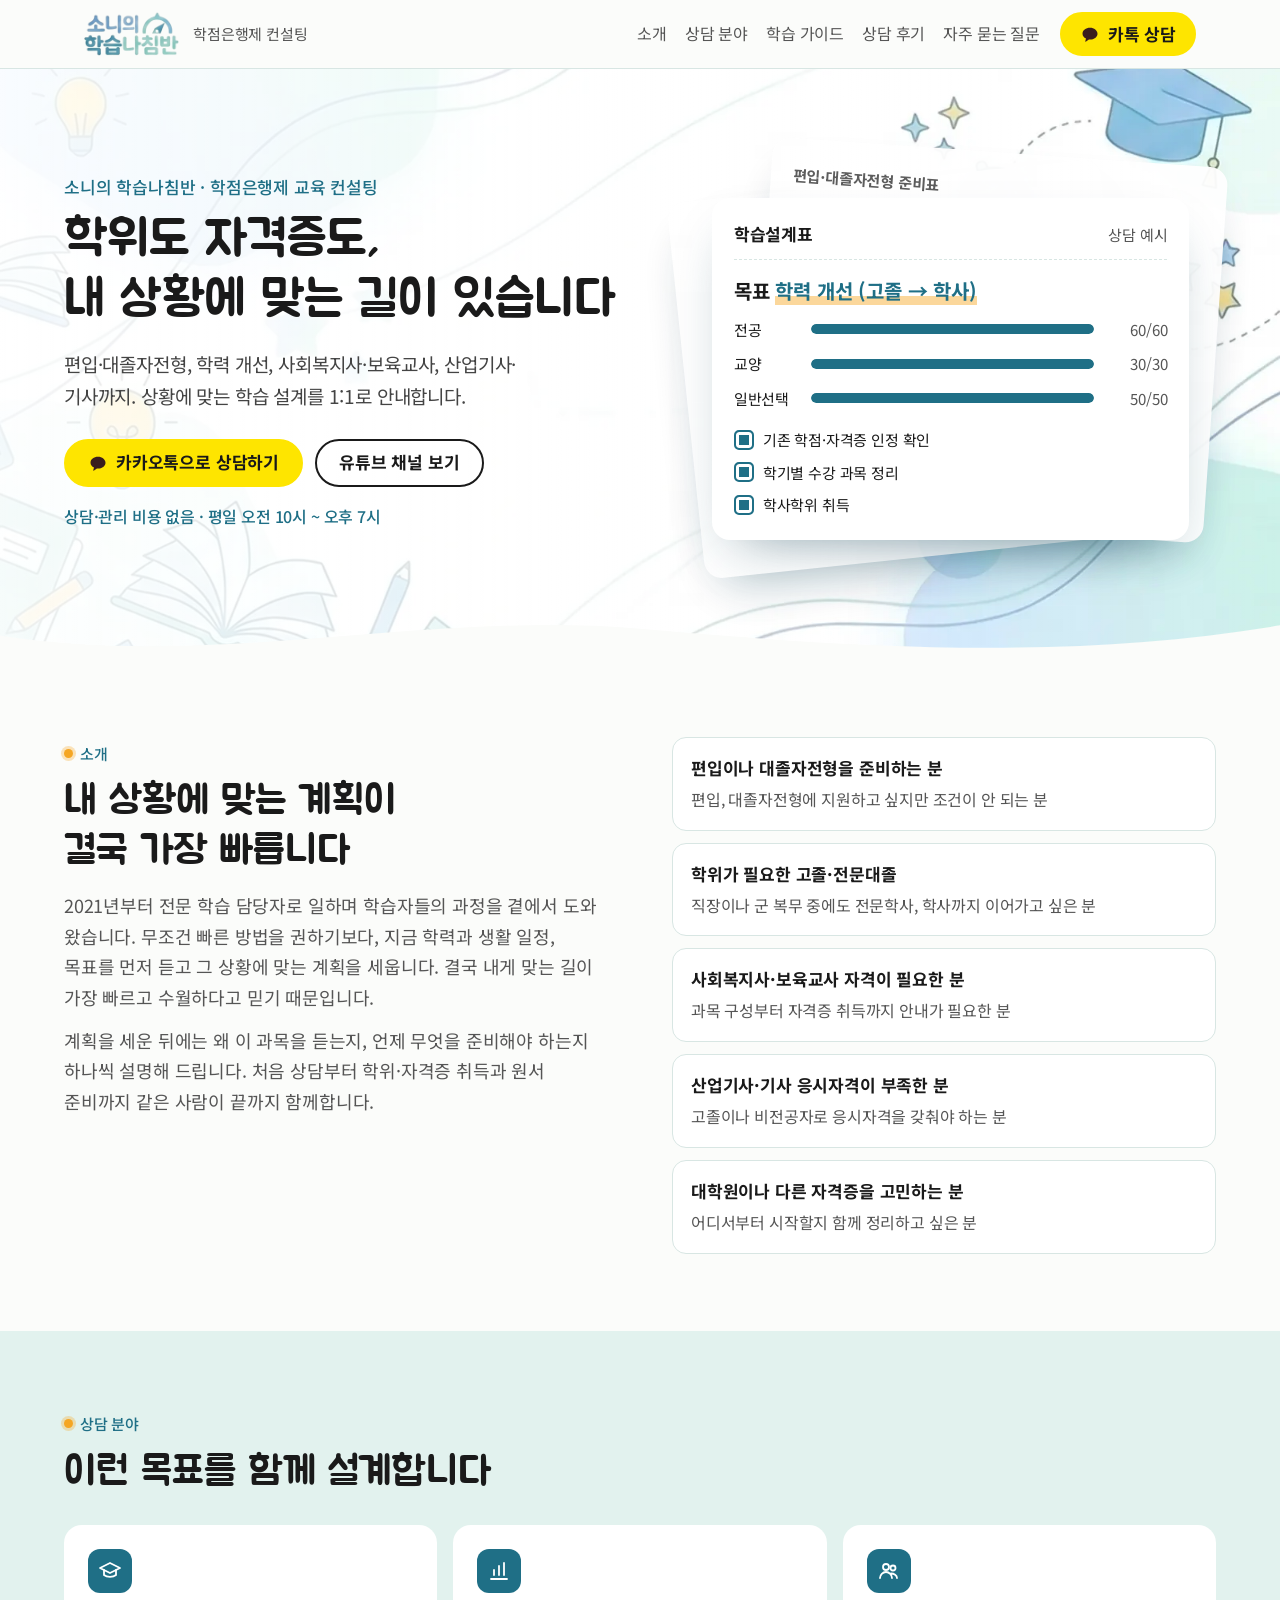
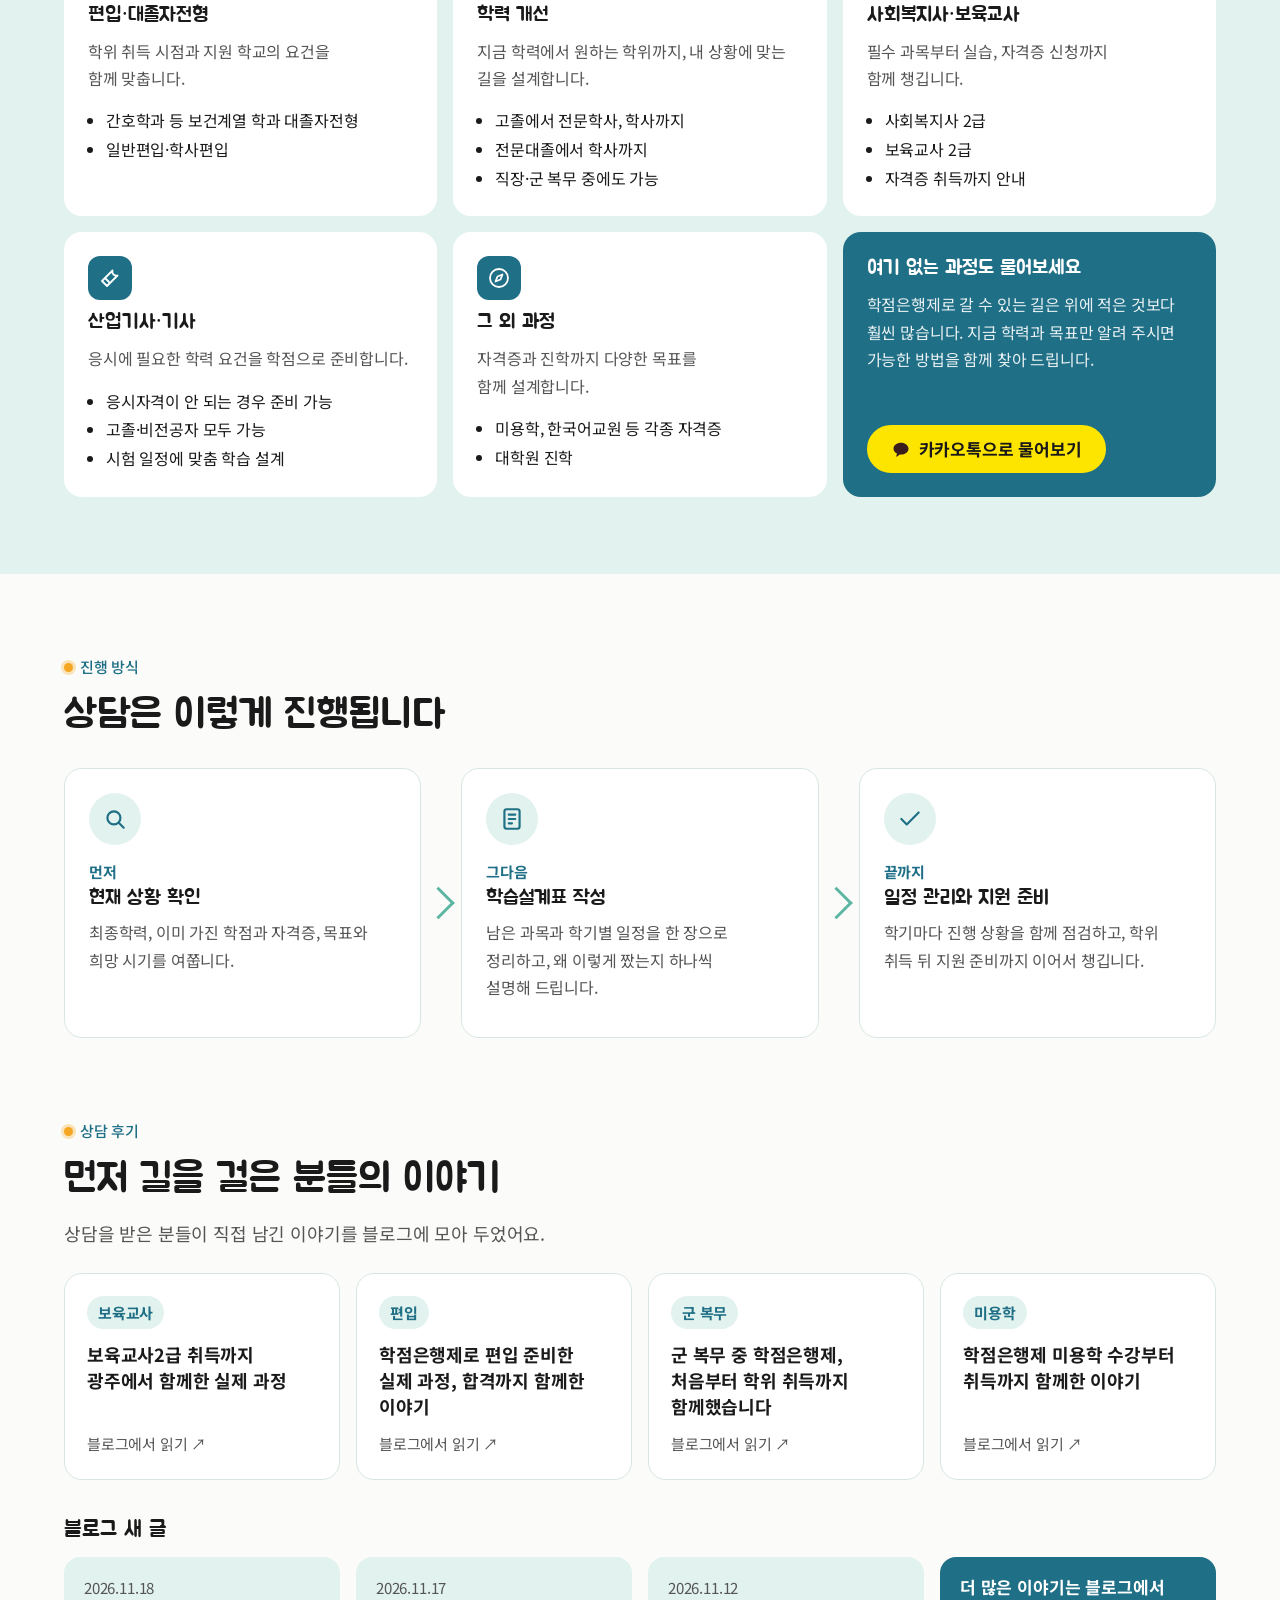
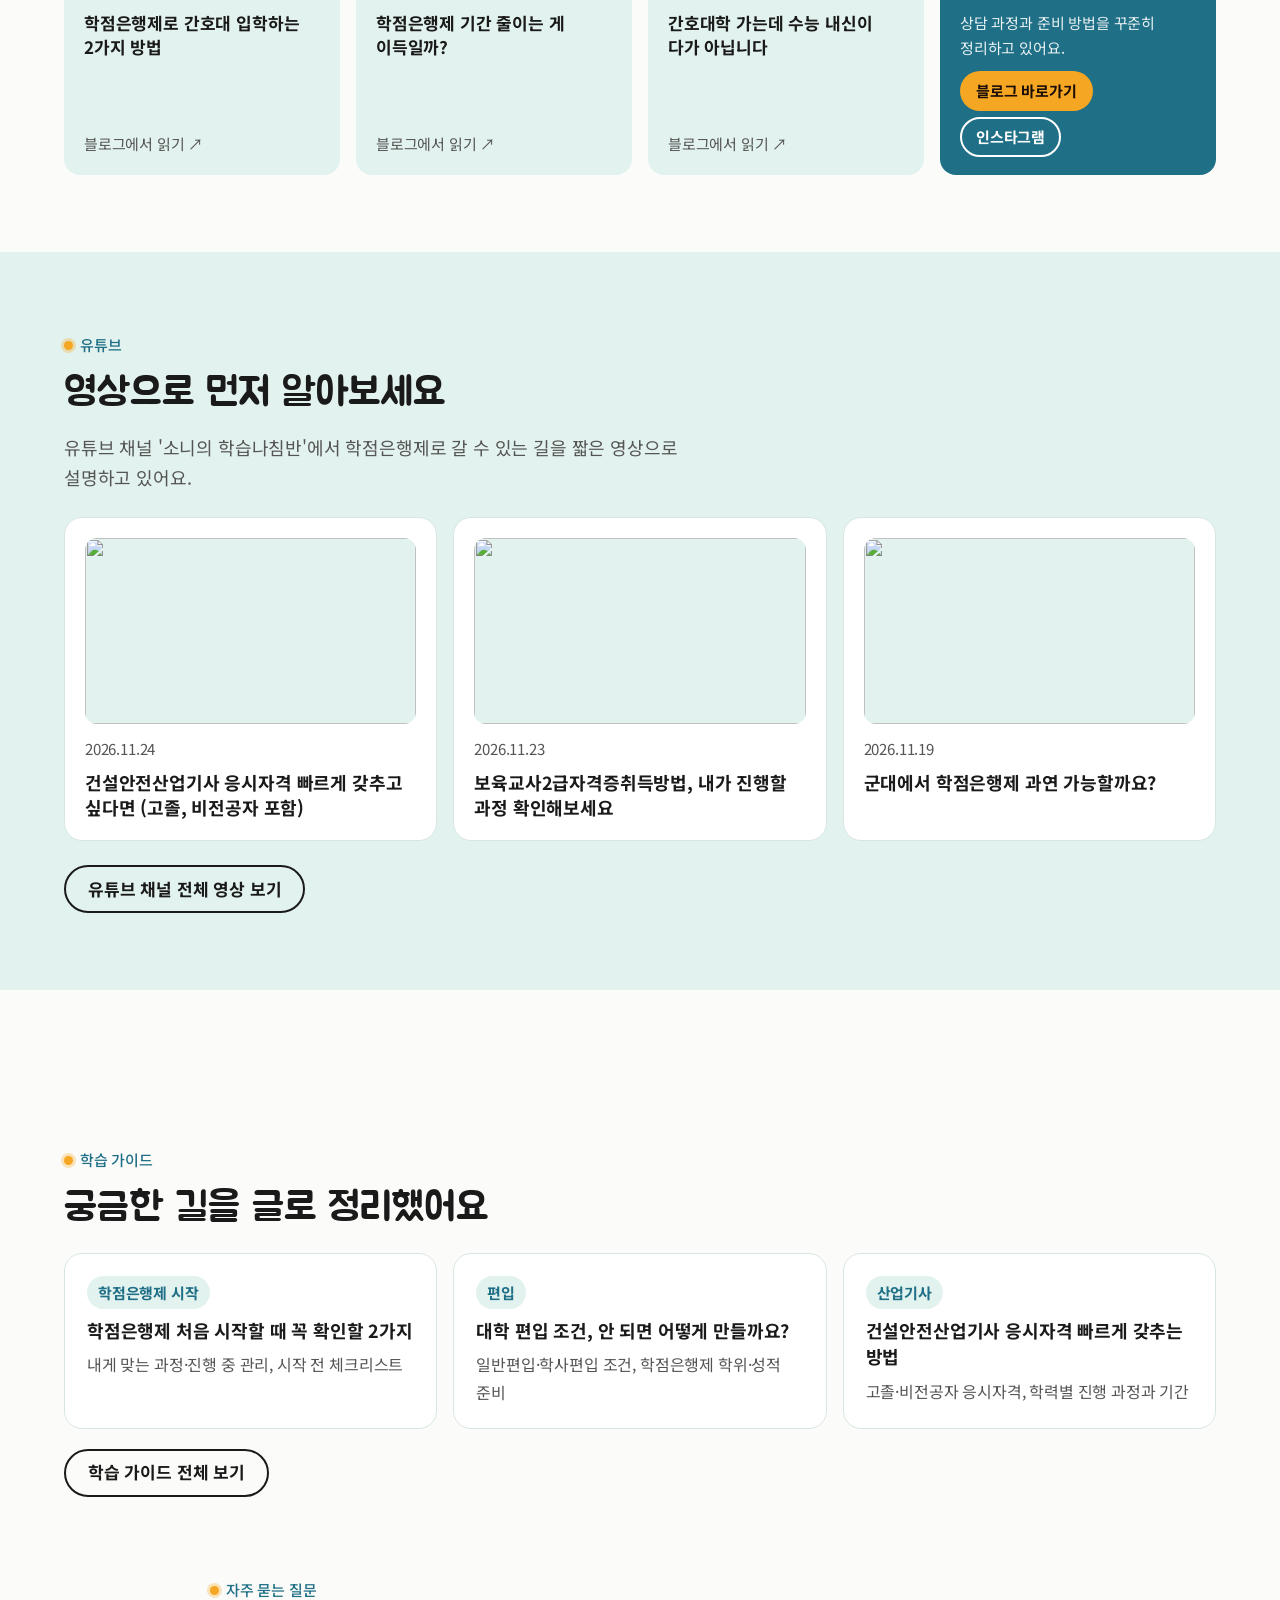
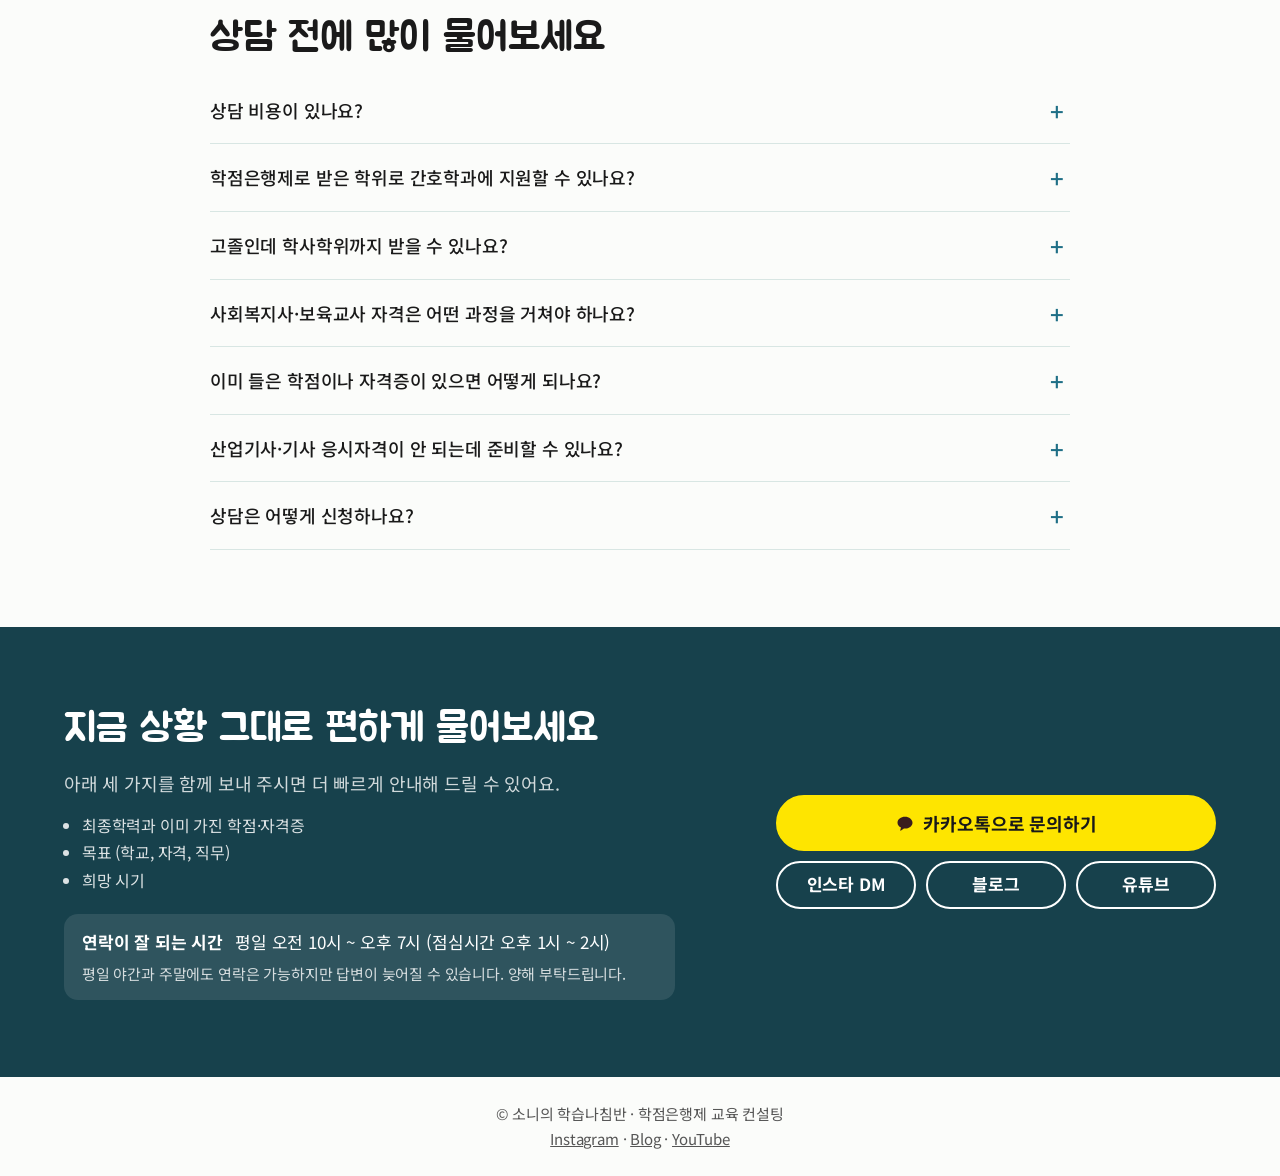
==== index.html @ 91926aa0 "첫 화면 이미지 파일 분리로 로딩 개선, 검색용 기관 정보 추가 Co-Authored-By: Claude Opus 5.5 <noreply@anthropic.com> Claude-S" ====
<!DOCTYPE html>
<html lang="ko">
<head>
<meta charset="utf-8">
<meta name="viewport" content="width=device-width, initial-scale=1">
<meta name="naver-site-verification" content="7e271319c1a94a2bced032d0840b9ed478a5395d" />
<title>소니의 학습나침반 | 학점은행제 컨설팅</title>
<meta name="description" content="학점은행제 교육 컨설팅 소니의 학습나침반. 편입·대졸자전형, 학력 개선, 사회복지사·보육교사, 산업기사·기사 응시자격까지 학습자 상황에 맞춘 학습 설계를 1:1로 안내합니다.">
<meta property="og:title" content="소니의 학습나침반 | 학점은행제 교육 컨설팅">
<meta property="og:description" content="내 상황에 맞는 계획이 결국 가장 빠릅니다. 편입·대졸자전형, 학력 개선, 사회복지사·보육교사, 산업기사·기사 1:1 학습 설계.">
<meta property="og:type" content="website">
<meta property="og:url" content="https://sonkr0403.kr/">
<meta property="og:image" content="https://sonkr0403.kr/assets/og.png">
<meta property="og:image:width" content="1200">
<meta property="og:image:height" content="630">
<link rel="canonical" href="https://sonkr0403.kr/">
<link rel="apple-touch-icon" href="/assets/logo.png">
<link rel="icon" href="data:image/svg+xml,%3Csvg xmlns='http://www.w3.org/2000/svg' viewBox='0 0 32 32'%3E%3Ccircle cx='16' cy='16' r='13' fill='%23fff' stroke='%231f6f86' stroke-width='3'/%3E%3Cpath d='M21 11l-3 7-7 3 3-7z' fill='%23f5a623'/%3E%3C/svg%3E">
<script type="application/ld+json">
{
  "@context": "https://schema.org",
  "@type": "EducationalOrganization",
  "name": "소니의 학습나침반",
  "alternateName": "소니의 학습나침반 학점은행제 컨설팅",
  "url": "https://sonkr0403.kr/",
  "logo": "https://sonkr0403.kr/assets/logo.png",
  "image": "https://sonkr0403.kr/assets/og.png",
  "description": "학점은행제 교육 컨설팅. 편입·대졸자전형, 학력 개선, 사회복지사·보육교사, 산업기사·기사 응시자격까지 학습자 상황에 맞춘 학습 설계를 1:1로 안내합니다.",
  "sameAs": [
    "https://blog.naver.com/sonkr0403",
    "https://www.youtube.com/@sonkr0403",
    "https://www.instagram.com/sonkr_0403/"
  ]
}
</script>
<link rel="preconnect" href="https://fonts.googleapis.com">
<link href="https://fonts.googleapis.com/css2?family=Noto+Sans+KR:wght@400;500;700;800&family=Jua&display=swap" rel="stylesheet">
<style>
/* VOICE: 차분하고 믿음직한 1:1 상담가, 과장 없이 구체적으로
   IDEA: 상담 때 함께 펼쳐 보는 '학습설계표' 한 장
   PICTURE: 겹쳐 놓은 설계표 카드 — 목표, 학점 진행 막대, 확인 목록
   COLOUR and TYPE: '소니의 학습나침반' 로고의 청록·민트, 전구의 노랑 포인트 / IBM Plex Sans KR
   LAYOUT: 히어로 위에 이름과 설계표, 분야 카드, 진행 방식, 후기·칼럼, FAQ, 문의 띠 */
:root{color-scheme:light dark;
--bg:light-dark(#fbfcfa,#0c1a1e);--ink:light-dark(#1a1a1a,#f2f2f2);--mute:light-dark(#555555,#bdbdbd);
--blue:light-dark(#1f6f86,#2b8aa3);--sky:light-dark(#e2f2ee,#132b30);--card:light-dark(#ffffff,#12262b);
--line:light-dark(#d8e6e3,#22403f);--coral:#f5a623;--mint:#5bb5a2}
:root[data-theme=light]{color-scheme:light}:root[data-theme=dark]{color-scheme:dark}
*{box-sizing:border-box;min-width:0}
html{scroll-behavior:smooth;scroll-padding-top:72px}
@media(prefers-reduced-motion:reduce){html{scroll-behavior:auto}*{animation:none!important;transition:none!important}}
body{margin:0;background:var(--bg);color:var(--ink);font:17px/1.7 "Noto Sans KR",system-ui,"Apple SD Gothic Neo","Malgun Gothic",sans-serif;overflow-x:clip;word-break:keep-all;letter-spacing:-.01em}
a{color:inherit}
.wrap{max-width:1240px;margin:0 auto}
.band{padding:clamp(40px,6vw,88px) max(5vw,16px)}
h1,h2,h3{margin:0;line-height:1.25;text-wrap:balance;font-family:"Jua","Noto Sans KR",sans-serif;font-weight:400;letter-spacing:0}
h2{font-size:clamp(28px,3.6vw,40px);margin-bottom:14px}
h3{font-size:20px}
p{margin:0 0 12px;text-wrap:pretty}
.lead{color:var(--mute);max-width:62ch;font-size:18px}
.label{display:inline-block;font-size:15px;font-weight:500;color:var(--blue);margin-bottom:10px}
.btn{display:inline-flex;align-items:center;gap:8px;min-height:48px;padding:0 22px;border-radius:999px;font-weight:700;text-decoration:none;font-size:17px;border:2px solid transparent;transition:transform .15s}
.btn:hover{transform:translateY(-2px)}
.btn:focus-visible,a:focus-visible,summary:focus-visible{outline:3px solid var(--coral);outline-offset:3px}
.btn.main{background:var(--coral);color:#1a0d08}
.btn.line{border-color:currentColor}
.btn[aria-disabled=true]{opacity:.55;pointer-events:none}
.btn svg{width:20px;height:20px;flex:none}
/* nav */
header{position:sticky;top:0;z-index:5;background:color-mix(in srgb,var(--bg) 92%,transparent);backdrop-filter:blur(8px);border-bottom:1px solid var(--line)}
nav{display:flex;align-items:center;gap:20px;flex-wrap:wrap;padding:12px max(5vw,16px);max-width:1240px;margin:0 auto}
.brand{font-weight:700;text-decoration:none;font-size:18px;margin-right:auto}
.brand{display:flex;align-items:center;gap:8px}.mark{width:26px;height:26px;fill:none;stroke:var(--blue);stroke-width:2;stroke-linejoin:round}.mark path{fill:var(--coral);stroke:var(--coral)}
.brand small{font-weight:400;color:var(--mute);margin-left:6px;font-size:15px}
.menu{display:flex;gap:18px;flex-wrap:wrap}
.menu a{text-decoration:none;font-size:16px;color:var(--mute);padding:6px 0}
.menu a:hover{color:var(--ink)}
@media(max-width:760px){nav{gap:8px 12px;padding-bottom:6px}.menu{order:3;width:100%;flex-wrap:nowrap;overflow-x:auto;gap:18px;scrollbar-width:none;padding-bottom:4px}.menu::-webkit-scrollbar{display:none}.menu a{white-space:nowrap;padding:4px 0;flex:none}.brand small{display:none}html{scroll-padding-top:120px}}
/* hero */
.hero{color:#1a1a1a;background:linear-gradient(90deg,rgba(255,255,255,.88) 0,rgba(255,255,255,.7) 42%,rgba(255,255,255,.15) 70%,rgba(255,255,255,0)),url("/assets/hero.webp") center/cover no-repeat #f3faf8}
.hero .wrap{display:grid;grid-template-columns:minmax(0,1.05fr) minmax(0,1fr);gap:clamp(28px,5vw,72px);align-items:center}
.hero h1{font-size:clamp(32px,4.4vw,50px);line-height:1.2;margin:8px 0 18px}
.hero .who{font-size:17px;color:#1f6f86;font-weight:500}
.hero p.sub{font-size:19px;line-height:1.65;color:#444444;max-width:42ch;margin-bottom:28px}
.hero .btn.line{color:#1a1a1a;background:rgba(255,255,255,.7)}
.free{margin:16px 0 0;font-size:16px;font-weight:500;color:#1f6f86}
.ctas{display:flex;gap:12px;flex-wrap:wrap}
.stage{position:relative;padding:52px 5% 18px}
.sheet{--card:#fff;--ink:#1a1a1a;--mute:#555555;--sky:#e2f2ee;--blue:#1f6f86;--line:#d8e6e3;color-scheme:light;position:absolute;background:var(--card);color:var(--ink);border-radius:18px;box-shadow:0 24px 50px -20px rgba(20,70,90,.35);padding:22px}
.sheet.back1{inset:34px 18% 0 0;transform:rotate(-6deg);opacity:.9}
.sheet.back2{inset:6px 0 30px 14%;transform:rotate(4deg);opacity:.95}
.sheet.back1 b,.sheet.back2 b{font-size:15px;color:var(--mute)}
.sheet.front{position:relative;inset:auto;animation:rise .8s ease-out both}
@keyframes rise{from{transform:translateY(24px);opacity:0}to{transform:none;opacity:1}}
.sheet .top{display:flex;justify-content:space-between;gap:10px;align-items:baseline;border-bottom:1px dashed var(--line);padding-bottom:10px;margin-bottom:14px}
.sheet .top span{font-size:15px;color:var(--mute)}
.goal{font-size:20px;font-weight:700}
.goal em{font-style:normal;color:var(--blue);box-shadow:inset 0 -.45em 0 color-mix(in srgb,var(--coral) 45%,transparent)}
.row{display:grid;grid-template-columns:4.5em minmax(0,1fr) 4.2em;gap:10px;align-items:center;font-size:15px;margin:9px 0}
.row .bar{height:10px;border-radius:9px;background:var(--sky);overflow:hidden}
.row .bar i{display:block;height:100%;background:var(--blue);border-radius:9px}
.row .n{text-align:right;white-space:nowrap;color:var(--mute)}
.checks{list-style:none;margin:16px 0 0;padding:0;display:grid;gap:7px;font-size:15px}
.checks li{display:flex;gap:9px;align-items:center}
.checks li::before{content:"";flex:none;width:16px;height:16px;border-radius:5px;border:2px solid var(--blue)}
.checks li.ok::before{background:var(--blue);box-shadow:inset 0 0 0 3px var(--card)}
.note{font-size:15px;opacity:.75;margin-top:10px}
@media(max-width:860px){.hero .wrap{grid-template-columns:minmax(0,1fr)}.stage{max-width:480px;width:100%;margin:0 auto}}
@media(max-width:420px){.stage{padding:44px 2% 12px}}
.hero{position:relative;overflow:hidden}.hero .wrap{position:relative;z-index:2}.hero{padding-bottom:clamp(56px,8vw,110px)}
.wave{position:absolute;left:0;right:0;bottom:-1px;width:100%;height:clamp(28px,4vw,56px);fill:var(--bg);z-index:1}
.deco{position:absolute;inset:0;width:100%;height:100%;pointer-events:none}
.fields{position:relative;overflow:hidden}
.label{display:inline-flex;align-items:center;gap:7px}
.label::before{content:"";width:9px;height:9px;border-radius:50%;background:var(--coral);box-shadow:0 0 0 3px color-mix(in srgb,var(--coral) 30%,transparent)}
.field{transition:transform .2s,box-shadow .2s}.field:hover{transform:translateY(-4px);box-shadow:0 18px 30px -20px rgba(10,50,60,.45)}
.people li{border-left:4px solid var(--mint)}
.js [data-r]{opacity:0;transform:translateY(18px);transition:opacity .6s ease,transform .6s ease}
.js [data-r].in{opacity:1;transform:none}
.js .field[data-r].in:hover{transform:translateY(-4px);transition-duration:.2s}
@media(prefers-reduced-motion:reduce){.js [data-r]{opacity:1;transform:none}}
/* about */
.about .wrap{display:grid;grid-template-columns:minmax(0,1fr) minmax(0,1fr);gap:clamp(24px,5vw,64px)}
.people{display:grid;gap:12px;margin:0;padding:0;list-style:none}
.people li{background:var(--card);border:1px solid var(--line);border-radius:14px;padding:16px 18px}
.people b{display:block;margin-bottom:2px}
.people span{color:var(--mute);font-size:16px}
@media(max-width:760px){.about .wrap{grid-template-columns:minmax(0,1fr)}}
/* fields */
.fields{background:var(--sky)}
.grid4{display:grid;grid-template-columns:repeat(3,minmax(0,1fr));gap:16px;margin-top:28px}
.field{background:var(--card);border-radius:18px;padding:24px;display:flex;flex-direction:column;gap:10px}
.field .ic{width:44px;height:44px;border-radius:12px;background:var(--blue);display:grid;place-items:center}
.field .ic svg{width:24px;height:24px;stroke:#fff;fill:none;stroke-width:1.8;stroke-linecap:round;stroke-linejoin:round}
.field p{color:var(--mute);font-size:16px;margin:0}
.field ul{margin:4px 0 0;padding-left:18px;line-height:1.8;font-size:16px}
.field.more{background:var(--blue);color:#fff}.field.more p{color:#fff;opacity:.9}
@media(max-width:960px){.grid4{grid-template-columns:repeat(2,minmax(0,1fr))}}
@media(max-width:600px){.grid4{grid-template-columns:minmax(0,1fr)}}
/* steps */
.steps{display:grid;grid-template-columns:repeat(auto-fit,minmax(min(100%,240px),1fr));gap:16px;margin-top:28px;counter-reset:s}
.step{position:relative;background:var(--card);border:1px solid var(--line);border-radius:18px;padding:24px}
.sic{width:52px;height:52px;border-radius:50%;background:var(--sky);display:grid;place-items:center;margin-bottom:14px}.sic svg{width:26px;height:26px;fill:none;stroke:var(--blue);stroke-width:2;stroke-linecap:round;stroke-linejoin:round}
@media(min-width:800px){.steps{grid-template-columns:repeat(3,minmax(0,1fr));gap:40px}.step:not(:last-child)::after{content:"";position:absolute;right:-30px;top:50%;width:20px;height:20px;border-top:3px solid var(--mint);border-right:3px solid var(--mint);transform:translateY(-50%) rotate(45deg)}}
.step h3{margin:2px 0 8px}
.step .k{font-size:15px;color:var(--blue);font-weight:700}
.step p{color:var(--mute);font-size:16px}
/* reviews & columns */
.two{display:grid;grid-template-columns:minmax(0,1fr) minmax(0,1fr);gap:clamp(24px,4vw,48px)}
@media(max-width:860px){.two{grid-template-columns:minmax(0,1fr)}}
.empty{border:2px dashed var(--line);border-radius:18px;padding:28px;text-align:center;color:var(--mute)}
.empty b{display:block;color:var(--ink);font-size:19px;margin-bottom:6px}
.cols{list-style:none;margin:0;padding:0;border-top:1px solid var(--line)}
.cols li{border-bottom:1px solid var(--line)}
.cols a{display:flex;justify-content:space-between;gap:14px;padding:16px 4px;text-decoration:none;min-height:44px}
.cols a:hover .t{color:var(--blue)}
.cols .t{font-weight:500}
.cols .c{font-size:15px;color:var(--mute);white-space:nowrap}
.small{font-size:15px;color:var(--mute);margin-top:10px}
.logo{height:44px;width:auto;display:block;image-rendering:auto;flex:none}
:root[data-theme=dark] .logo{background:#fff;border-radius:10px;padding:3px 8px}
@media(prefers-color-scheme:dark){:root:not([data-theme=light]) .logo{background:#fff;border-radius:10px;padding:3px 8px}}
@media(max-width:600px){.logo{height:38px}}
/* videos */
.videos{background:var(--sky);margin-bottom:clamp(40px,6vw,88px)}
.vids{display:grid;grid-template-columns:repeat(auto-fit,minmax(min(100%,260px),1fr));gap:16px;margin-top:24px}
.vid{display:flex;flex-direction:column;gap:8px;background:var(--card);border-radius:18px;padding:20px;text-decoration:none;min-height:150px;border:1px solid var(--line);transition:transform .15s}
.vid:hover{transform:translateY(-3px)}
.vid .play{width:44px;height:32px;border-radius:9px;background:var(--coral);position:relative}
.vid .play::after{content:"";position:absolute;left:18px;top:9px;border-left:11px solid #1a1208;border-block:7px solid transparent}
.vid .tag{font-size:15px;color:var(--mute)}
.vid b{font-size:18px;line-height:1.4}
.rcards{display:grid;grid-template-columns:repeat(4,minmax(0,1fr));gap:16px;margin-top:24px}
@media(max-width:960px){.rcards{grid-template-columns:repeat(2,minmax(0,1fr))}}@media(max-width:600px){.rcards{grid-template-columns:minmax(0,1fr)}}
.rcard{display:flex;flex-direction:column;gap:12px;background:var(--card);border:1px solid var(--line);border-radius:18px;padding:22px;text-decoration:none;min-height:170px;transition:transform .2s,box-shadow .2s}
a.rcard:hover{transform:translateY(-4px);box-shadow:0 18px 30px -20px rgba(10,50,60,.45)}
.rcard b{font-size:18px;line-height:1.45}
.chip{align-self:flex-start;font-size:15px;font-weight:700;color:var(--blue);background:var(--sky);padding:4px 11px;border-radius:999px}
.rcard .more{margin-top:auto;font-size:15px;color:var(--mute)}
.rcard.blogcard{background:var(--blue);color:#fff;border:0}
.rcard.blogcard{grid-column:1/-1;min-height:0;display:grid;grid-template-columns:minmax(0,1fr) auto;align-items:center;gap:8px 24px}.rcard.blogcard b{grid-column:1}.rcard.blogcard p{grid-column:1}.rcard.blogcard .row2{grid-column:2;grid-row:1/3;margin:0}
@media(max-width:700px){.rcard.blogcard{grid-template-columns:minmax(0,1fr)}.rcard.blogcard .row2{grid-column:1;grid-row:auto}}
.rcard.blogcard p{margin:0;font-size:16px;opacity:.9}
.row2{display:flex;gap:8px;flex-wrap:wrap;margin-top:auto}
.rcard.blogcard .btn.line{color:#fff}
.newposts{margin-top:36px}
.subh{font-size:22px;margin-bottom:14px}
.ncards{display:grid;grid-template-columns:repeat(4,minmax(0,1fr));gap:16px}
@media(max-width:960px){.ncards{grid-template-columns:repeat(2,minmax(0,1fr))}}@media(max-width:600px){.ncards{grid-template-columns:minmax(0,1fr)}}
.ncard{display:flex;flex-direction:column;gap:10px;background:var(--sky);border-radius:16px;padding:18px 20px;text-decoration:none;min-height:130px;transition:transform .2s}
.ncard:hover{transform:translateY(-3px)}
.ncard .d{font-size:15px;color:var(--mute)}
.ncard b{font-size:17px;line-height:1.45}
.ncard .more{margin-top:auto;font-size:15px;color:var(--mute)}
.ncard.nmore{background:var(--blue);color:#fff}.ncard.nmore:hover{transform:none}.ncard.nmore .d{color:#fff;opacity:.9}.ncard.nmore .row2{margin-top:auto;gap:6px}.ncard.nmore .btn{min-height:40px;padding:0 14px;font-size:15px}.ncard.nmore .btn.line{color:#fff}
.vid .thumb{display:block;aspect-ratio:16/9;border-radius:12px;overflow:hidden;background:var(--sky);margin-bottom:4px}
.vid .thumb img{width:100%;height:100%;object-fit:cover;display:block}
.gcards{display:grid;grid-template-columns:repeat(3,minmax(0,1fr));gap:16px;margin-top:20px}
@media(max-width:960px){.gcards{grid-template-columns:repeat(2,minmax(0,1fr))}}@media(max-width:600px){.gcards{grid-template-columns:minmax(0,1fr)}}
.gcard{display:flex;flex-direction:column;gap:8px;background:var(--card);border:1px solid var(--line);border-radius:18px;padding:22px;text-decoration:none;transition:transform .2s}
.gcard:hover{transform:translateY(-3px)}
.gcard .chip{align-self:flex-start}
.gcard b{font-size:18px;line-height:1.45}
.gcard .d{color:var(--mute);font-size:16px}
/* faq */
.faq{max-width:860px}
details{border-bottom:1px solid var(--line)}
summary{cursor:pointer;list-style:none;padding:18px 36px 18px 0;font-weight:500;font-size:18px;position:relative;min-height:44px}
summary::-webkit-details-marker{display:none}
summary::after{content:"+";position:absolute;right:6px;top:14px;font-size:24px;color:var(--blue)}
details[open] summary::after{content:"–"}
details p{color:var(--mute);padding:0 0 18px}
/* contact */
.contact{background:#17414c;color:#fff}
.contact .wrap{display:grid;grid-template-columns:minmax(0,1.2fr) minmax(0,1fr);gap:32px;align-items:center}
.contact .lead{color:inherit;opacity:.8}
.contact .btn.line{color:#fff}
.contact .ctas{display:grid;grid-template-columns:repeat(3,minmax(0,1fr));gap:10px;max-width:440px;justify-self:end;width:100%}
.contact .ctas .btn{justify-content:center;padding:0 12px}
.contact .ctas .btn.main{grid-column:1/-1;min-height:56px;font-size:18px}
.prep{font-size:16px;opacity:.85;margin-top:14px;padding-left:18px}
@media(max-width:760px){.contact .wrap{grid-template-columns:minmax(0,1fr)}.contact .ctas{justify-self:start}}
.hours{margin:20px 0 0;padding:14px 18px;border-radius:14px;background:rgba(255,255,255,.1);display:flex;flex-wrap:wrap;gap:4px 12px;font-size:17px}
.hours span{white-space:normal}.hours i{font-style:normal;white-space:nowrap}
@media(max-width:600px){.hours{flex-direction:column}}
.hours small{flex-basis:100%;font-size:15px;opacity:.8}
.mbar{display:none}

/* 카카오톡 버튼: 카카오 노란색 + 말풍선 아이콘 */
.btn.kakao,a.btn[href*="open.kakao.com"]{background:#FEE500;color:#191919;border-color:#FEE500}.btn.kakao::before,a.btn[href*="open.kakao.com"]::before{content:"";width:20px;height:20px;flex:none;background:url("data:image/svg+xml,%3Csvg xmlns='http://www.w3.org/2000/svg' viewBox='0 0 32 32'%3E%3Cpath fill='%233A1D1D' d='M16 6C9.4 6 4 10.2 4 15.4c0 3.3 2.2 6.2 5.6 7.9l-1.2 4.4c-.1.4.3.7.7.5l5.2-3.4c.6.1 1.1.1 1.7.1 6.6 0 12-4.2 12-9.4S22.6 6 16 6z'/%3E%3C/svg%3E") center/contain no-repeat}
@media(max-width:760px){.mbar{display:inline-flex;position:fixed;right:16px;left:auto;bottom:max(16px,env(safe-area-inset-bottom));z-index:9;width:auto;height:52px;min-height:0;padding:0 18px 0 14px;gap:8px;border-radius:999px;font-size:16px;box-shadow:0 8px 20px -6px rgba(0,0,0,.4);transition:opacity .25s,transform .25s}.mbar.off{opacity:0;transform:translateY(12px);pointer-events:none}}
footer{padding:24px max(5vw,16px);font-size:15px;color:var(--mute);text-align:center}
</style>
</head>
<body>
<header><nav>
  <a class="brand" href="#top"><img class="logo" src="/assets/logo.png" alt="소니의 학습나침반" width="106" height="49"><small>학점은행제 컨설팅</small></a>
  <div class="menu"><a href="#about">소개</a><a href="#fields">상담 분야</a><a href="/guide/">학습 가이드</a><a href="#stories">상담 후기</a><a href="#faq">자주 묻는 질문</a></div>
  <a class="btn main kakao" href="#contact" style="min-height:44px;padding:0 18px">카톡 상담</a>
</nav></header>

<main id="top">
<section class="band hero">
  <svg class="wave" viewBox="0 0 1440 60" preserveAspectRatio="none" aria-hidden="true"><path d="M0 30C240 70 480 0 720 22S1200 60 1440 18V60H0Z"/></svg>
  <div class="wrap">
    <div>
      <div class="who">소니의 학습나침반 · 학점은행제 교육 컨설팅</div>
      <h1>학위도 자격증도,<br>내 상황에 맞는 길이 있습니다</h1>
      <p class="sub">편입·대졸자전형, 학력 개선, 사회복지사·보육교사, 산업기사·기사까지. 상황에 맞는 학습 설계를 1:1로 안내합니다.</p>
      <div class="ctas">
        <a class="btn main kakao" href="#contact">카카오톡으로 상담하기</a>
        <a class="btn line" href="https://www.youtube.com/@sonkr0403" target="_blank" rel="noopener">유튜브 채널 보기</a>
      </div>
      <p class="free">상담·관리 비용 없음 · 평일 오전 10시 ~ 오후 7시</p>
    </div>
    <div class="stage" aria-label="학습설계표 예시 그림">
      <div class="sheet back1"></div>
      <div class="sheet back2"><b>편입·대졸자전형 준비표</b></div>
      <div class="sheet front">
        <div class="top"><strong>학습설계표</strong><span>상담 예시</span></div>
        <div class="goal">목표 <em>학력 개선 (고졸 → 학사)</em></div>
        <div class="row"><span>전공</span><div class="bar"><i style="width:100%"></i></div><span class="n">60/60</span></div>
        <div class="row"><span>교양</span><div class="bar"><i style="width:100%"></i></div><span class="n">30/30</span></div>
        <div class="row"><span>일반선택</span><div class="bar"><i style="width:100%"></i></div><span class="n">50/50</span></div>
        <ul class="checks">
          <li class="ok">기존 학점·자격증 인정 확인</li>
          <li class="ok">학기별 수강 과목 정리</li>
          <li class="ok">학사학위 취득</li>
        </ul>
      </div>
    </div>
  </div>
</section>

<section class="band about" id="about">
  <div class="wrap">
    <div>
      <span class="label">소개</span>
      <h2>내 상황에 맞는 계획이<br>결국 가장 빠릅니다</h2>
      <p class="lead">2021년부터 전문 학습 담당자로 일하며 학습자들의 과정을 곁에서 도와 왔습니다. 무조건 빠른 방법을 권하기보다, 지금 학력과 생활 일정, 목표를 먼저 듣고 그 상황에 맞는 계획을 세웁니다. 결국 내게 맞는 길이 가장 빠르고 수월하다고 믿기 때문입니다.</p>
      <p class="lead">계획을 세운 뒤에는 왜 이 과목을 듣는지, 언제 무엇을 준비해야 하는지 하나씩 설명해 드립니다. 처음 상담부터 학위·자격증 취득과 원서 준비까지 같은 사람이 끝까지 함께합니다.</p>
    </div>
    <ul class="people">
      <li data-r><b>편입이나 대졸자전형을 준비하는 분</b><span>편입, 대졸자전형에 지원하고 싶지만 조건이 안 되는 분</span></li>
      <li data-r><b>학위가 필요한 고졸·전문대졸</b><span>직장이나 군 복무 중에도 전문학사, 학사까지 이어가고 싶은 분</span></li>
      <li data-r><b>사회복지사·보육교사 자격이 필요한 분</b><span>과목 구성부터 자격증 취득까지 안내가 필요한 분</span></li>
      <li data-r><b>산업기사·기사 응시자격이 부족한 분</b><span>고졸이나 비전공자로 응시자격을 갖춰야 하는 분</span></li>
      <li data-r><b>대학원이나 다른 자격증을 고민하는 분</b><span>어디서부터 시작할지 함께 정리하고 싶은 분</span></li>
    </ul>
  </div>
</section>

<section class="band fields" id="fields">
  <div class="wrap">
    <span class="label">상담 분야</span>
    <h2>이런 목표를 함께 설계합니다</h2>
    <div class="grid4">
      <article data-r class="field">
        <div class="ic"><svg viewBox="0 0 24 24"><path d="M2 9l10-5 10 5-10 5z"/><path d="M6 11v5c3 2.5 9 2.5 12 0v-5"/></svg></div>
        <h3>편입·대졸자전형</h3>
        <p>학위 취득 시점과 지원 학교의 요건을 함께 맞춥니다.</p>
        <ul><li>간호학과 등 보건계열 학과 대졸자전형</li><li>일반편입·학사편입</li></ul>
      </article>
      <article data-r class="field">
        <div class="ic"><svg viewBox="0 0 24 24"><path d="M4 20h16"/><path d="M7 16V11M12 16V7M17 16V4"/></svg></div>
        <h3>학력 개선</h3>
        <p>지금 학력에서 원하는 학위까지, 내 상황에 맞는 길을 설계합니다.</p>
        <ul><li>고졸에서 전문학사, 학사까지</li><li>전문대졸에서 학사까지</li><li>직장·군 복무 중에도 가능</li></ul>
      </article>
      <article data-r class="field">
        <div class="ic"><svg viewBox="0 0 24 24"><circle cx="9" cy="8" r="3"/><circle cx="16" cy="9" r="2.5"/><path d="M3 19c0-3.3 2.7-6 6-6s6 2.7 6 6M14 14.5c3 0 6 1.8 6 4.5"/></svg></div>
        <h3>사회복지사·보육교사</h3>
        <p>필수 과목부터 실습, 자격증 신청까지 함께 챙깁니다.</p>
        <ul><li>사회복지사 2급</li><li>보육교사 2급</li><li>자격증 취득까지 안내</li></ul>
      </article>
      <article data-r class="field">
        <div class="ic"><svg viewBox="0 0 24 24"><path d="M14.5 4.5a4 4 0 0 0 5 5L12 17l-3 3-5-5 3-3z"/><path d="M8 13l3 3"/></svg></div>
        <h3>산업기사·기사</h3>
        <p>응시에 필요한 학력 요건을 학점으로 준비합니다.</p>
        <ul><li>응시자격이 안 되는 경우 준비 가능</li><li>고졸·비전공자 모두 가능</li><li>시험 일정에 맞춤 학습 설계</li></ul>
      </article>
      <article data-r class="field">
        <div class="ic"><svg viewBox="0 0 24 24"><circle cx="12" cy="12" r="9"/><path d="M15.5 8.5l-2 5-5 2 2-5z"/></svg></div>
        <h3>그 외 과정</h3>
        <p>자격증과 진학까지 다양한 목표를 함께 설계합니다.</p>
        <ul><li>미용학, 한국어교원 등 각종 자격증</li><li>대학원 진학</li></ul>
      </article>
      <article data-r class="field more">
        <h3>여기 없는 과정도 물어보세요</h3>
        <p>학점은행제로 갈 수 있는 길은 위에 적은 것보다 훨씬 많습니다. 지금 학력과 목표만 알려 주시면 가능한 방법을 함께 찾아 드립니다.</p>
        <a class="btn main kakao" href="#contact" style="margin-top:auto;align-self:flex-start">카카오톡으로 물어보기</a>
      </article>
    </div>
  </div>
</section>

<section class="band" id="process">
  <div class="wrap">
    <span class="label">진행 방식</span>
    <h2>상담은 이렇게 진행됩니다</h2>
    <div class="steps">
      <div data-r class="step"><div class="sic"><svg viewBox="0 0 24 24"><circle cx="11" cy="11" r="6"/><path d="M20 20l-4.5-4.5"/></svg></div><div class="k">먼저</div><h3>현재 상황 확인</h3><p>최종학력, 이미 가진 학점과 자격증, 목표와 희망 시기를 여쭙니다.</p></div>
      <div data-r class="step"><div class="sic"><svg viewBox="0 0 24 24"><rect x="5" y="3" width="14" height="18" rx="2"/><path d="M9 8h6M9 12h6M9 16h3"/></svg></div><div class="k">그다음</div><h3>학습설계표 작성</h3><p>남은 과목과 학기별 일정을 한 장으로 정리하고, 왜 이렇게 짰는지 하나씩 설명해 드립니다.</p></div>
      <div data-r class="step"><div class="sic"><svg viewBox="0 0 24 24"><path d="M4 12l5 5L20 6"/></svg></div><div class="k">끝까지</div><h3>일정 관리와 지원 준비</h3><p>학기마다 진행 상황을 함께 점검하고, 학위 취득 뒤 지원 준비까지 이어서 챙깁니다.</p></div>
    </div>
  </div>
</section>

<section class="band" id="stories" style="padding-top:0">
  <div class="wrap">
    <span class="label">상담 후기</span>
    <h2>먼저 길을 걸은 분들의 이야기</h2>
    <p class="lead">상담을 받은 분들이 직접 남긴 이야기를 블로그에 모아 두었어요.</p>
    <div class="rcards">
      <a data-r class="rcard" href="https://blog.naver.com/sonkr0403/224389454887" target="_blank" rel="noopener"><span class="chip">보육교사</span><b>보육교사2급 취득까지 광주에서 함께한 실제 과정</b><span class="more">블로그에서 읽기 ↗</span></a>
      <a data-r class="rcard" href="https://blog.naver.com/sonkr0403/224361997406" target="_blank" rel="noopener"><span class="chip">편입</span><b>학점은행제로 편입 준비한 실제 과정, 합격까지 함께한 이야기</b><span class="more">블로그에서 읽기 ↗</span></a>
      <a data-r class="rcard" href="https://blog.naver.com/sonkr0403/224353480946" target="_blank" rel="noopener"><span class="chip">군 복무</span><b>군 복무 중 학점은행제, 처음부터 학위 취득까지 함께했습니다</b><span class="more">블로그에서 읽기 ↗</span></a>
      <a data-r class="rcard" href="https://blog.naver.com/sonkr0403/224338290903" target="_blank" rel="noopener"><span class="chip">미용학</span><b>학점은행제 미용학 수강부터 취득까지 함께한 이야기</b><span class="more">블로그에서 읽기 ↗</span></a>
      <div data-r class="rcard blogcard" id="blogStrip">
        <b>더 많은 이야기는 블로그에서</b>
        <p>편입, 보육교사, 미용학, 군 복무 중 학위까지 상담 과정과 준비 방법을 꾸준히 정리하고 있어요.</p>
        <div class="row2"><a class="btn main" href="https://blog.naver.com/sonkr0403" target="_blank" rel="noopener">블로그 바로가기</a><a class="btn line" href="https://www.instagram.com/sonkr_0403/" target="_blank" rel="noopener">인스타그램</a></div>
      </div>
    </div>
    <div class="newposts" id="blogNew" hidden>
      <h3 class="subh">블로그 새 글</h3>
      <div class="ncards"></div>
    </div>
  </div>
</section>

<section class="band videos" id="videos">
  <div class="wrap">
    <span class="label">유튜브</span>
    <h2>영상으로 먼저 알아보세요</h2>
    <p class="lead">유튜브 채널 '소니의 학습나침반'에서 학점은행제로 갈 수 있는 길을 짧은 영상으로 설명하고 있어요.</p>
    <div class="vids">
      <a data-r class="vid" href="https://www.youtube.com/watch?v=YlwE2yDvfls" target="_blank" rel="noopener"><span class="play"></span><span class="tag">간호학과</span><b>학점은행제로 간호대 입학하는 2가지 방법</b></a>
      <a data-r class="vid" href="https://www.youtube.com/watch?v=hwnXIUSlUAI" target="_blank" rel="noopener"><span class="play"></span><span class="tag">학습 계획</span><b>학점은행제 기간 줄이는 게 이득일까?</b></a>
      <a data-r class="vid" href="https://www.youtube.com/watch?v=68z8ZqTSmzQ" target="_blank" rel="noopener"><span class="play"></span><span class="tag">산업기사</span><b>건설안전산업기사 응시자격 빠르게 갖추고 싶다면 (고졸, 비전공자 포함)</b></a>
    </div>
    <a class="btn line" href="https://www.youtube.com/@sonkr0403" target="_blank" rel="noopener" style="margin-top:24px">유튜브 채널 전체 영상 보기</a>
  </div>
</section>

<section class="band" id="guide">
  <div class="wrap">
    <span class="label">학습 가이드</span>
    <h2>궁금한 길을 글로 정리했어요</h2>
    <div class="gcards">
      <a class="gcard" href="/guide/how-to-start/"><span class="chip">학점은행제 시작</span><b>학점은행제 처음 시작할 때 꼭 확인할 2가지</b><span class="d">내게 맞는 과정·진행 중 관리, 시작 전 체크리스트</span></a>
      <a class="gcard" href="/guide/university-transfer/"><span class="chip">편입</span><b>대학 편입 조건, 안 되면 어떻게 만들까요?</b><span class="d">일반편입·학사편입 조건, 학점은행제 학위·성적 준비</span></a>
      <a class="gcard" href="/guide/construction-safety/"><span class="chip">산업기사</span><b>건설안전산업기사 응시자격 빠르게 갖추는 방법</b><span class="d">고졸·비전공자 응시자격, 학력별 진행 과정과 기간</span></a>
    </div>
    <a class="btn line" href="/guide/" style="margin-top:20px">학습 가이드 전체 보기</a>
  </div>
</section>

<section class="band" id="faq" style="padding-top:0">
  <div class="wrap faq">
    <span class="label">자주 묻는 질문</span>
    <h2>상담 전에 많이 물어보세요</h2>
    <details><summary>상담 비용이 있나요?</summary><p>상담과 학습 관리에는 별도의 비용이 없습니다. 지금 상황 그대로 편하게 물어보세요.</p></details>
    <details><summary>학점은행제로 받은 학위로 간호학과에 지원할 수 있나요?</summary><p>학점은행제로 취득한 학사학위는 대졸자전형이나 학사편입 지원 자격으로 활용되는 경우가 많습니다. 다만 학교마다 지원 자격, 선수과목, 전형 방식이 다르기 때문에 지원하려는 학교의 해당 연도 모집요강을 함께 확인하며 설계합니다.</p></details>
    <details><summary>고졸인데 학사학위까지 받을 수 있나요?</summary><p>네. 고졸이나 전문대졸에서도 학점은행제로 전문학사, 학사학위까지 취득할 수 있습니다. 직장이나 군 복무 중에도 진행할 수 있도록 학기별 일정을 함께 짜 드립니다.</p></details>
    <details><summary>사회복지사·보육교사 자격은 어떤 과정을 거쳐야 하나요?</summary><p>필수 과목 이수와 현장실습 요건을 갖춰야 하며, 최종학력에 따라 필요한 과정이 달라집니다. 현재 학력을 알려 주시면 맞는 경로를 정리하고 자격증 취득까지 안내해 드립니다.</p></details>
    <details><summary>이미 들은 학점이나 자격증이 있으면 어떻게 되나요?</summary><p>기존 대학 학점, 자격증 학점 인정 가능 여부를 먼저 정리합니다. 중복되거나 인정되지 않는 과목을 피해서 남은 과목만 설계하는 것이 첫 단계입니다.</p></details>
    <details><summary>산업기사·기사 응시자격이 안 되는데 준비할 수 있나요?</summary><p>네. 고졸이나 비전공자도 학점으로 응시자격을 갖출 수 있습니다. 응시하려는 종목과 등급의 학력 요건을 확인하고, 시험 일정에 맞춰 학습을 설계합니다.</p></details>
    <details><summary>상담은 어떻게 신청하나요?</summary><p>인스타그램 DM이나 카카오톡 오픈채팅으로 현재 최종학력, 목표, 희망 시기를 남겨 주세요. 확인 후 순서대로 답변드립니다.</p></details>
  </div>
</section>

<section class="band contact" id="contact">
  <div class="wrap">
    <div>
      <h2>지금 상황 그대로 편하게 물어보세요</h2>
      <p class="lead">아래 세 가지를 함께 보내 주시면 더 빠르게 안내해 드릴 수 있어요.</p>
      <ul class="prep"><li>최종학력과 이미 가진 학점·자격증</li><li>목표 (학교, 자격, 직무)</li><li>희망 시기</li></ul>
      <p class="hours"><b>연락이 잘 되는 시간</b><span><i>평일 오전 10시 ~ 오후 7시</i> <i>(점심시간 오후 1시 ~ 2시)</i></span><small>평일 야간과 주말에도 연락은 가능하지만 답변이 늦어질 수 있습니다. 양해 부탁드립니다.</small></p>
    </div>
    <div class="ctas">
      <a class="btn main kakao" href="#contact">카카오톡으로 문의하기</a>
      <a class="btn line" href="https://www.instagram.com/sonkr_0403/" target="_blank" rel="noopener">인스타 DM</a>
      <a class="btn line" href="https://blog.naver.com/sonkr0403" target="_blank" rel="noopener">블로그</a>
      <a class="btn line" href="https://www.youtube.com/@sonkr0403" target="_blank" rel="noopener">유튜브</a>
    </div>
  </div>
</section>
</main>
<a class="btn main kakao mbar" href="#contact" aria-label="카카오톡으로 상담하기">카톡 상담</a>
<footer>© 소니의 학습나침반 · 학점은행제 교육 컨설팅<br><a href="https://www.instagram.com/sonkr_0403/" target="_blank" rel="noopener">Instagram</a> · <a href="https://blog.naver.com/sonkr0403" target="_blank" rel="noopener">Blog</a> · <a href="https://www.youtube.com/@sonkr0403" target="_blank" rel="noopener">YouTube</a></footer>

<script>
{
  document.documentElement.classList.add('js');
  const els=[...document.querySelectorAll('[data-r]')];
  if('IntersectionObserver' in window){
    const io=new IntersectionObserver(es=>{for(const e of es)if(e.isIntersecting){e.target.classList.add('in');io.unobserve(e.target);e.target.addEventListener('transitionend',()=>e.target.style.transitionDelay='',{once:true})}},{threshold:.12});
    els.forEach((el,i)=>{el.style.transitionDelay=(i%3)*80+'ms';io.observe(el)});
  } else els.forEach(el=>el.classList.add('in'));


  // 블로그 새 글·유튜브 최신 영상: data/feed.json (GitHub Actions가 매일 갱신)
  const esc=t=>String(t).replace(/[&<>"']/g,c=>({'&':'&amp;','<':'&lt;','>':'&gt;','"':'&quot;',"'":'&#39;'})[c]);
  fetch('data/feed.json',{cache:'no-cache'}).then(r=>r.ok?r.json():null).then(f=>{
    if(!f)return;
    if(f.blog&&f.blog.length){
      const box=document.getElementById('blogNew');
      box.querySelector('.ncards').innerHTML=f.blog.map(b=>`<a class="ncard" href="${esc(b.url)}" target="_blank" rel="noopener"><span class="d">${esc(b.date)}</span><b>${esc(b.title)}</b><span class="more">블로그에서 읽기 ↗</span></a>`).join('')+`<div class="ncard nmore"><b>더 많은 이야기는 블로그에서</b><span class="d">상담 과정과 준비 방법을 꾸준히 정리하고 있어요.</span><span class="row2"><a class="btn main" href="https://blog.naver.com/sonkr0403" target="_blank" rel="noopener">블로그 바로가기</a><a class="btn line" href="https://www.instagram.com/sonkr_0403/" target="_blank" rel="noopener">인스타그램</a></span></div>`;
      box.hidden=false;
      const strip=document.getElementById('blogStrip');if(strip)strip.remove();
    }
    if(f.youtube&&f.youtube.length){
      document.querySelector('.vids').innerHTML=f.youtube.map(v=>`<a class="vid in" href="https://www.youtube.com/watch?v=${esc(v.id)}" target="_blank" rel="noopener"><span class="thumb"><img src="https://i.ytimg.com/vi/${esc(v.id)}/mqdefault.jpg" alt="" loading="lazy"></span><span class="tag">${esc(v.date)}</span><b>${esc(v.title)}</b></a>`).join('');
    }
  }).catch(()=>{});

  // 휴대폰 카카오톡 버튼: 상담 칸이 화면에 보이면 잠깐 숨김
  {const fab=document.querySelector('.mbar'),box=document.querySelector('#contact');
   if(fab&&box&&'IntersectionObserver' in window){new IntersectionObserver(es=>fab.classList.toggle('off',es[0].isIntersecting),{threshold:.15}).observe(box)}}
  // 카카오톡 채널 주소를 아래 따옴표 안에 넣으면 모든 카카오톡 버튼이 연결됩니다. 예: https://pf.kakao.com/_xxxxx
  const KAKAO_URL = 'https://open.kakao.com/o/su1qPkUd';
  for (const a of document.querySelectorAll('.kakao')) {
    if (KAKAO_URL) { a.href = KAKAO_URL; a.target = '_blank'; a.rel = 'noopener'; }
    else if (a.closest('#contact')) { a.textContent = '카카오톡 채널 준비 중'; a.setAttribute('aria-disabled', 'true'); }
  }
}
</script>
</body>
</html>
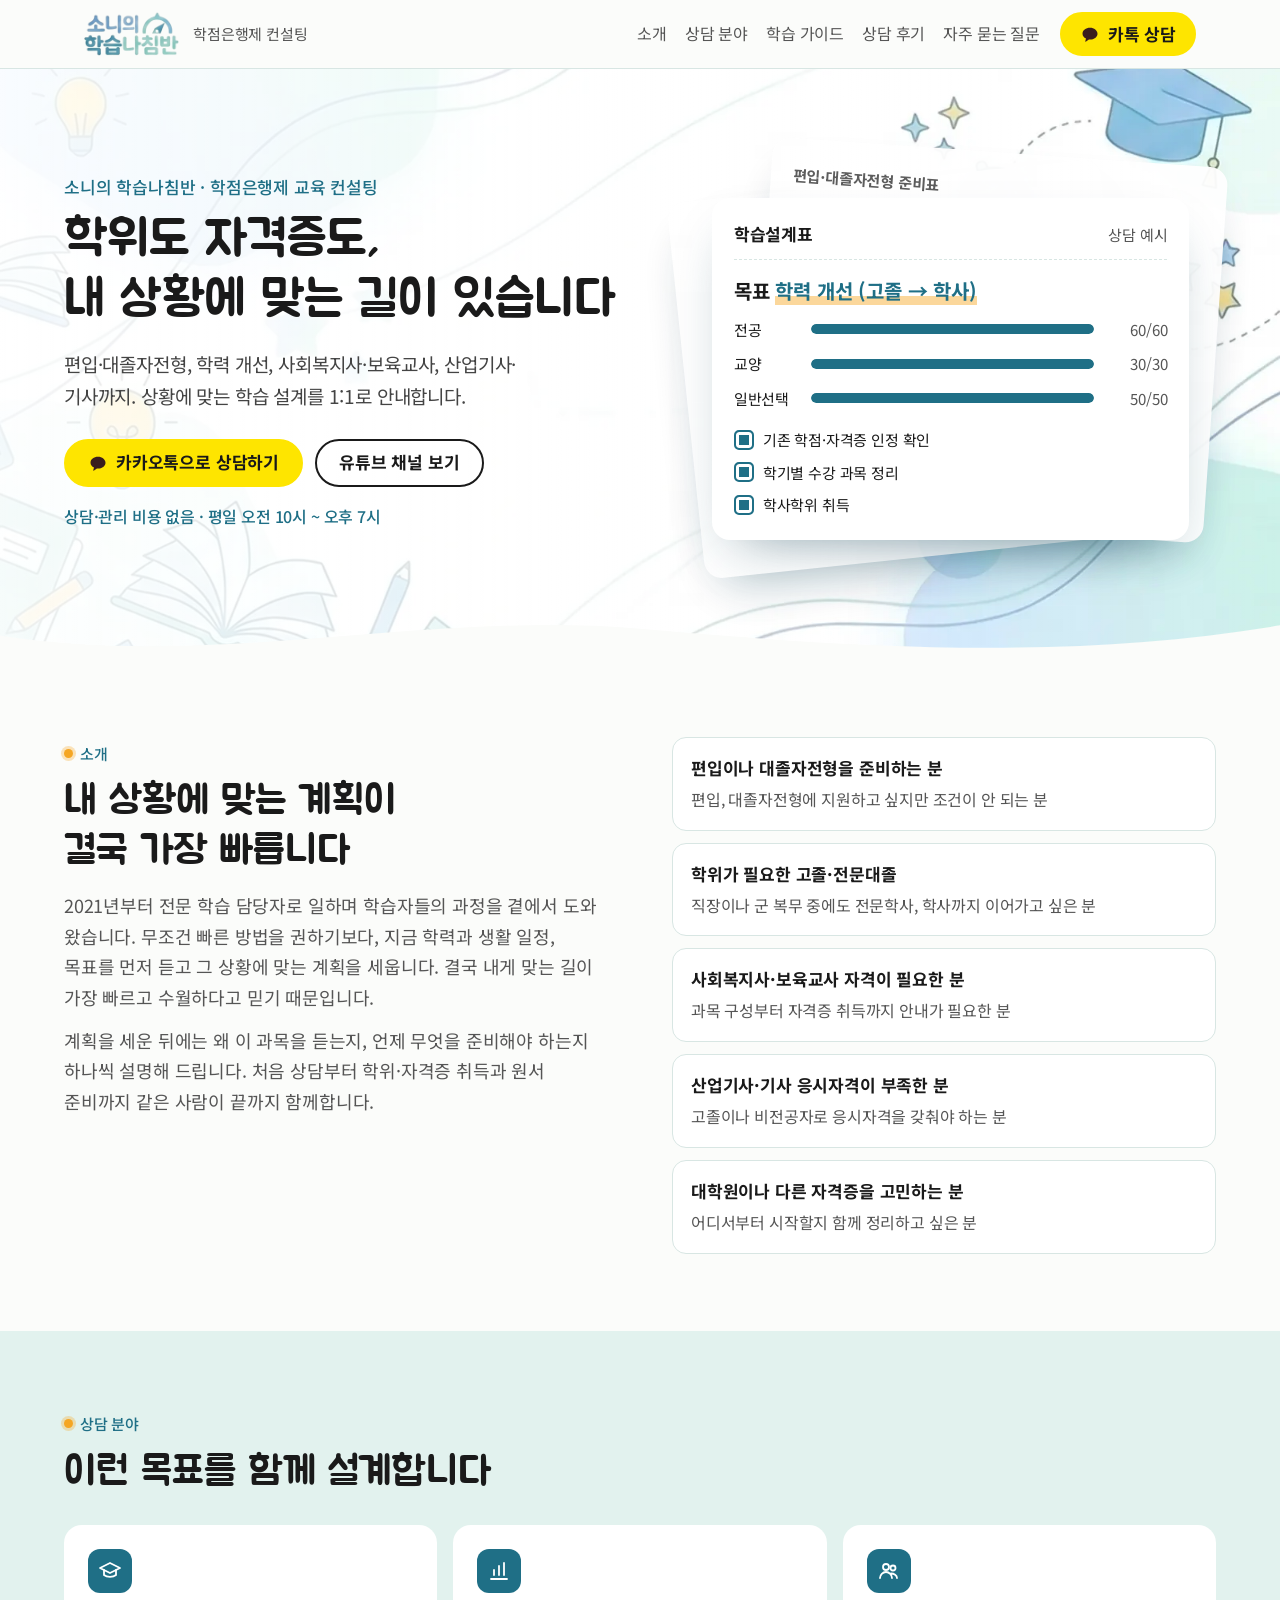
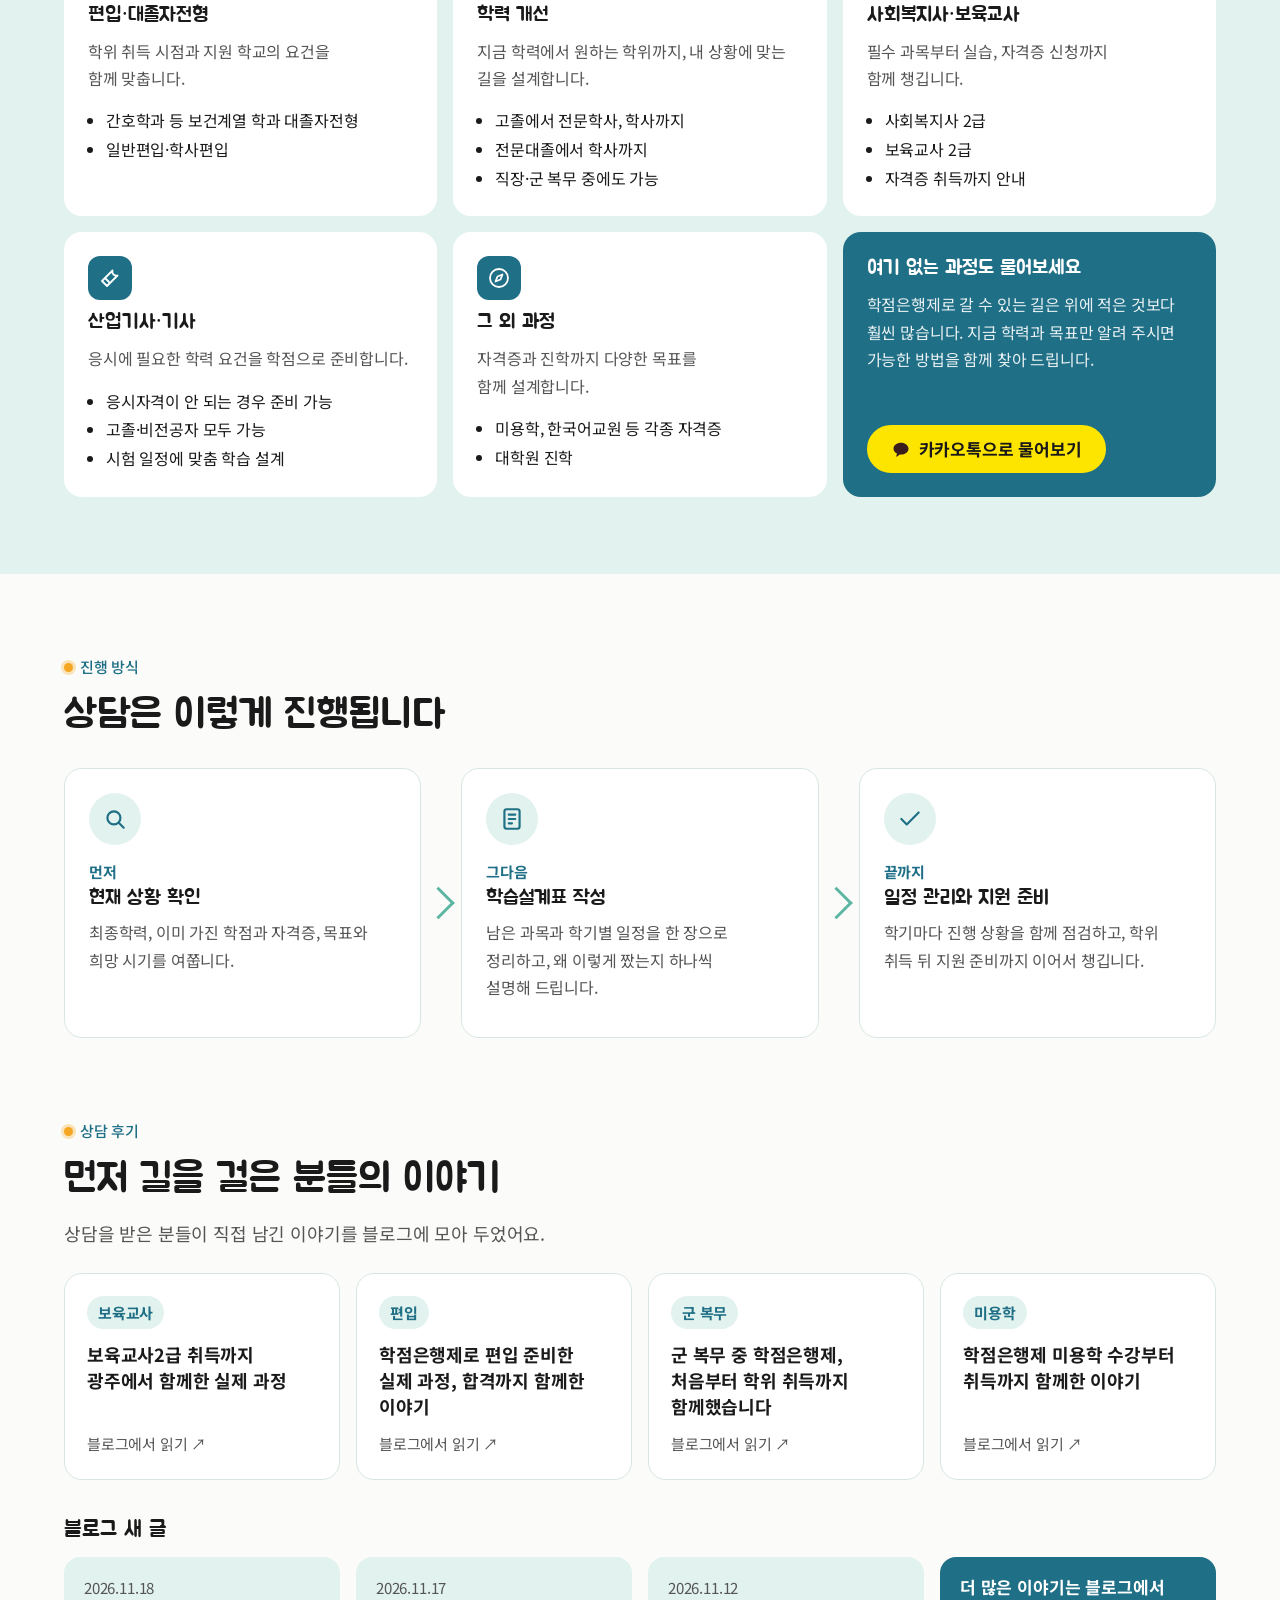
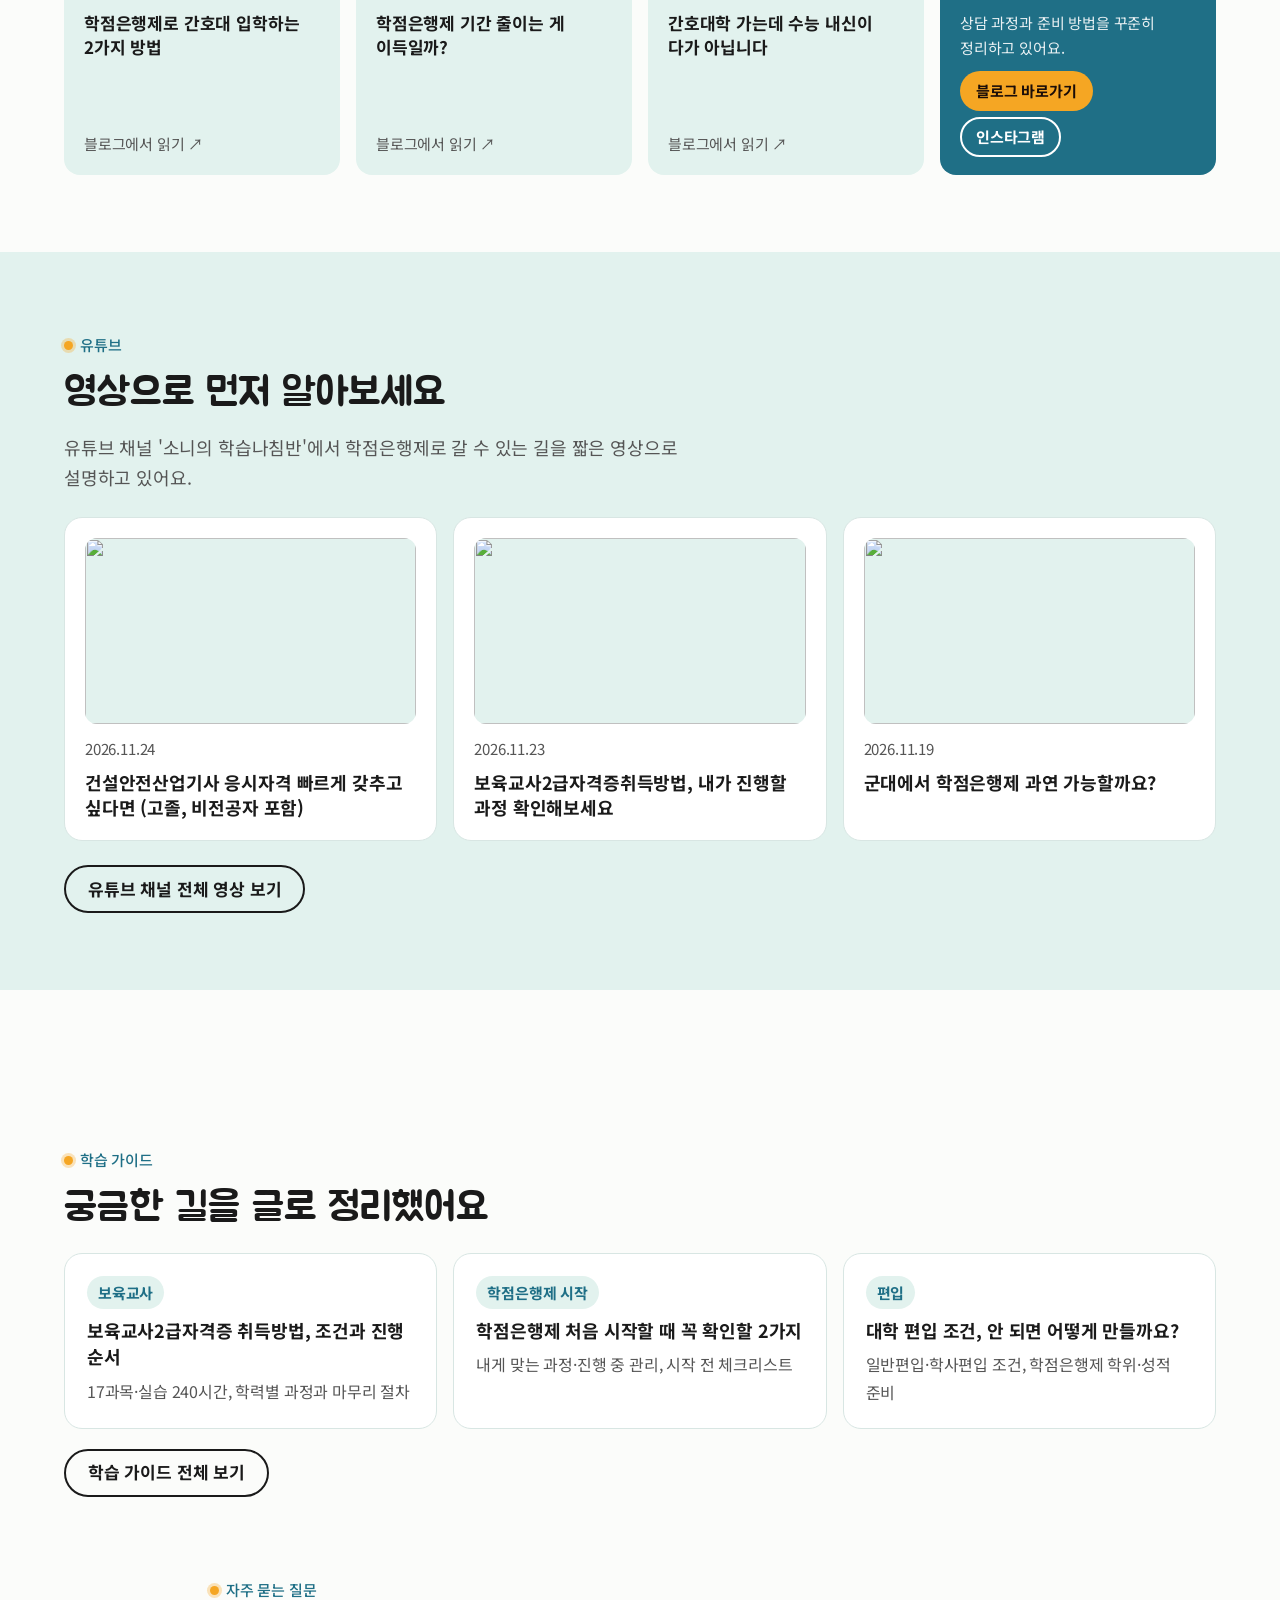
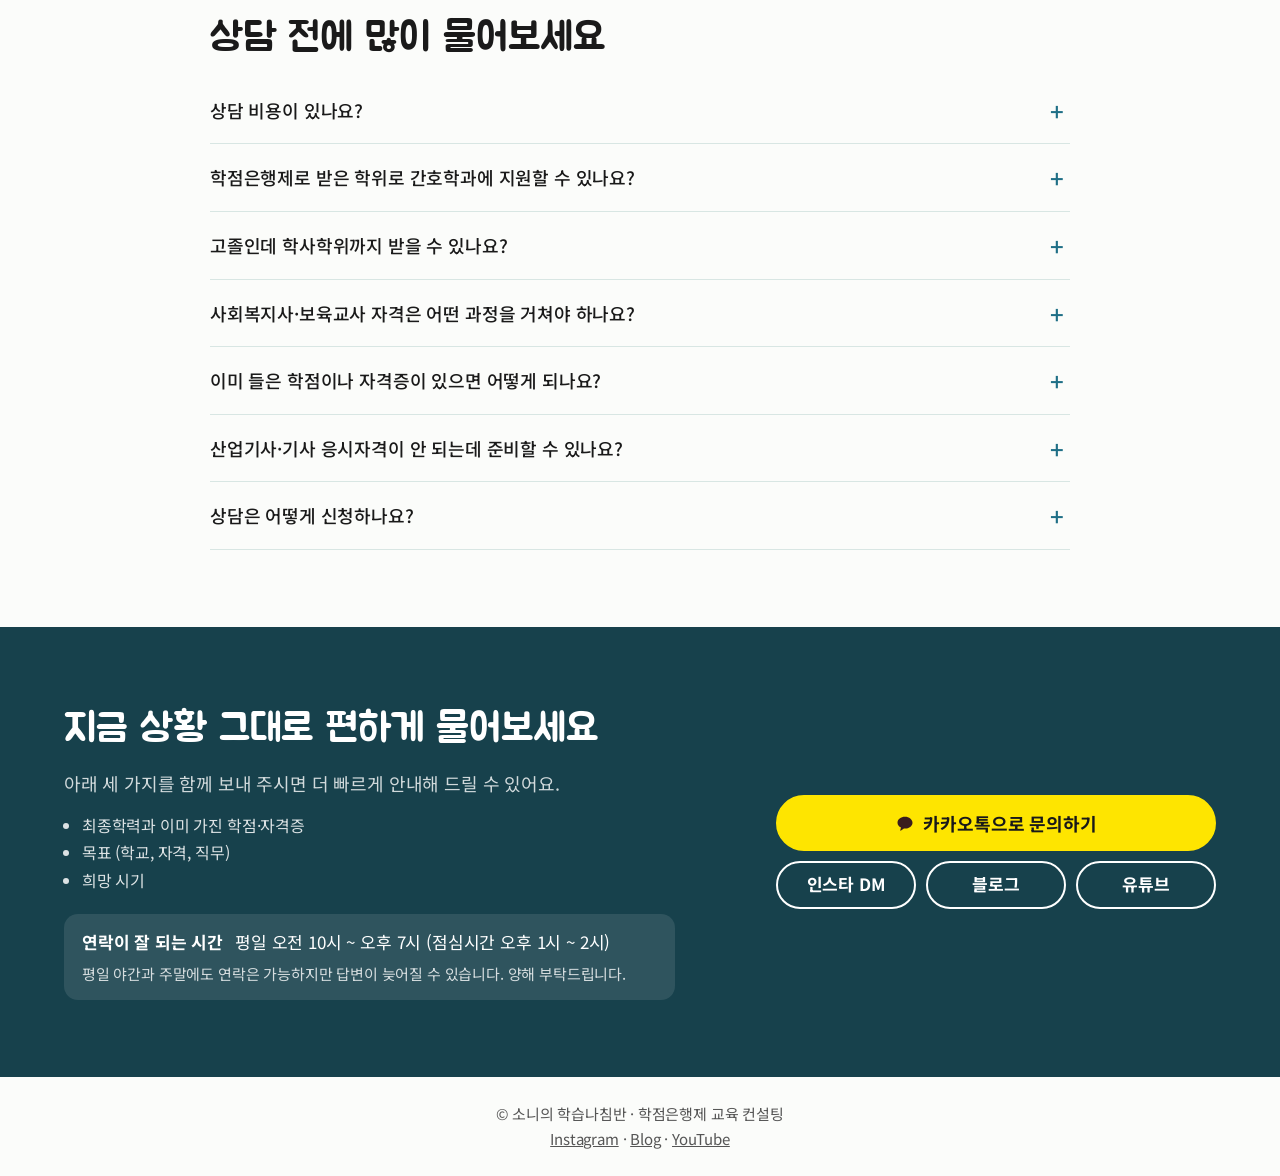
==== commit ab9b040b: "Add guide: 보육교사2급자격증 취득방법 Co-Authored-By: Claude Opus 5.5 <noreply@anthropic.com> Claude-Session: ht" ====
--- a/index.html
+++ b/index.html
@@ -388,9 +388,9 @@
     <span class="label">학습 가이드</span>
     <h2>궁금한 길을 글로 정리했어요</h2>
     <div class="gcards">
+      <a class="gcard" href="/guide/childcare-teacher/"><span class="chip">보육교사</span><b>보육교사2급자격증 취득방법, 조건과 진행 순서</b><span class="d">17과목·실습 240시간, 학력별 과정과 마무리 절차</span></a>
       <a class="gcard" href="/guide/how-to-start/"><span class="chip">학점은행제 시작</span><b>학점은행제 처음 시작할 때 꼭 확인할 2가지</b><span class="d">내게 맞는 과정·진행 중 관리, 시작 전 체크리스트</span></a>
       <a class="gcard" href="/guide/university-transfer/"><span class="chip">편입</span><b>대학 편입 조건, 안 되면 어떻게 만들까요?</b><span class="d">일반편입·학사편입 조건, 학점은행제 학위·성적 준비</span></a>
-      <a class="gcard" href="/guide/construction-safety/"><span class="chip">산업기사</span><b>건설안전산업기사 응시자격 빠르게 갖추는 방법</b><span class="d">고졸·비전공자 응시자격, 학력별 진행 과정과 기간</span></a>
     </div>
     <a class="btn line" href="/guide/" style="margin-top:20px">학습 가이드 전체 보기</a>
   </div>
@@ -427,7 +427,6 @@
   </div>
 </section>
 </main>
-<a class="btn main kakao mbar" href="#contact" aria-label="카카오톡으로 상담하기">카톡 상담</a>
 <footer>© 소니의 학습나침반 · 학점은행제 교육 컨설팅<br><a href="https://www.instagram.com/sonkr_0403/" target="_blank" rel="noopener">Instagram</a> · <a href="https://blog.naver.com/sonkr0403" target="_blank" rel="noopener">Blog</a> · <a href="https://www.youtube.com/@sonkr0403" target="_blank" rel="noopener">YouTube</a></footer>
 
 <script>
@@ -455,9 +454,6 @@
     }
   }).catch(()=>{});
 
-  // 휴대폰 카카오톡 버튼: 상담 칸이 화면에 보이면 잠깐 숨김
-  {const fab=document.querySelector('.mbar'),box=document.querySelector('#contact');
-   if(fab&&box&&'IntersectionObserver' in window){new IntersectionObserver(es=>fab.classList.toggle('off',es[0].isIntersecting),{threshold:.15}).observe(box)}}
   // 카카오톡 채널 주소를 아래 따옴표 안에 넣으면 모든 카카오톡 버튼이 연결됩니다. 예: https://pf.kakao.com/_xxxxx
   const KAKAO_URL = 'https://open.kakao.com/o/su1qPkUd';
   for (const a of document.querySelectorAll('.kakao')) {
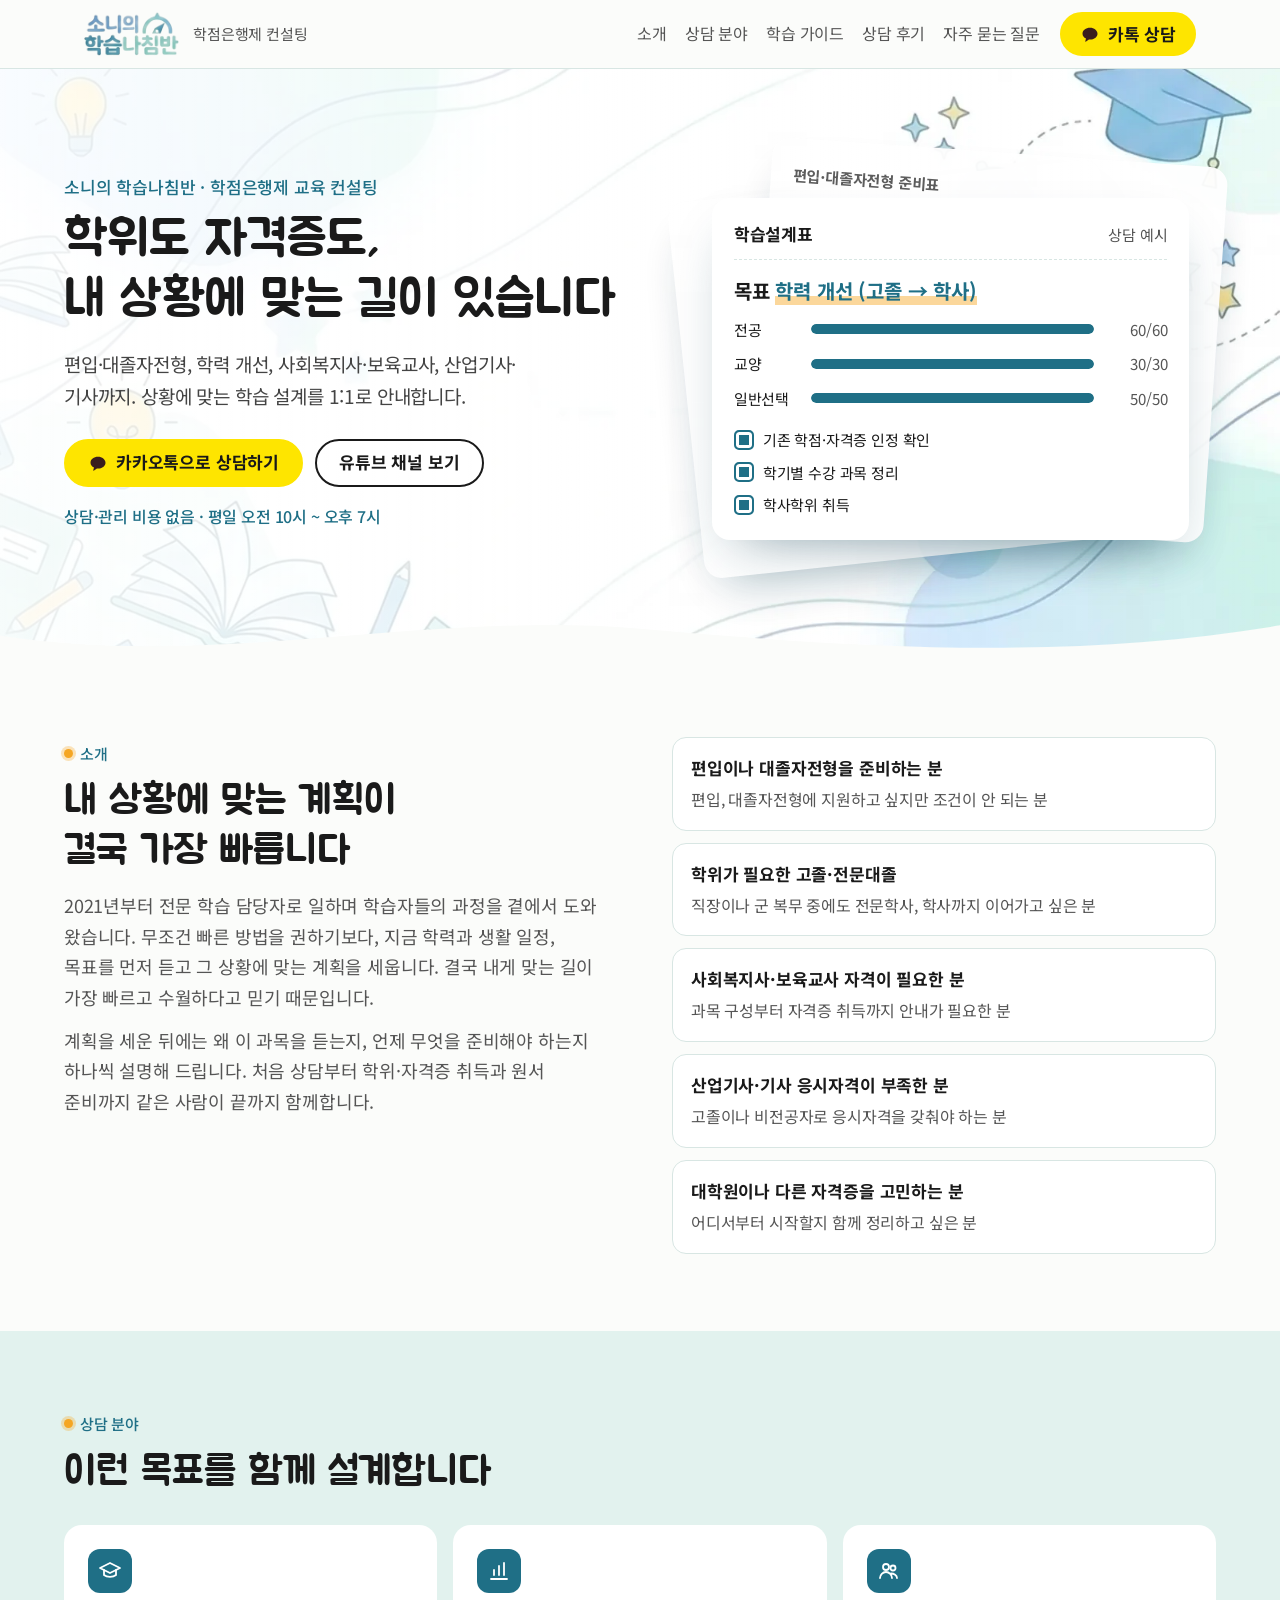
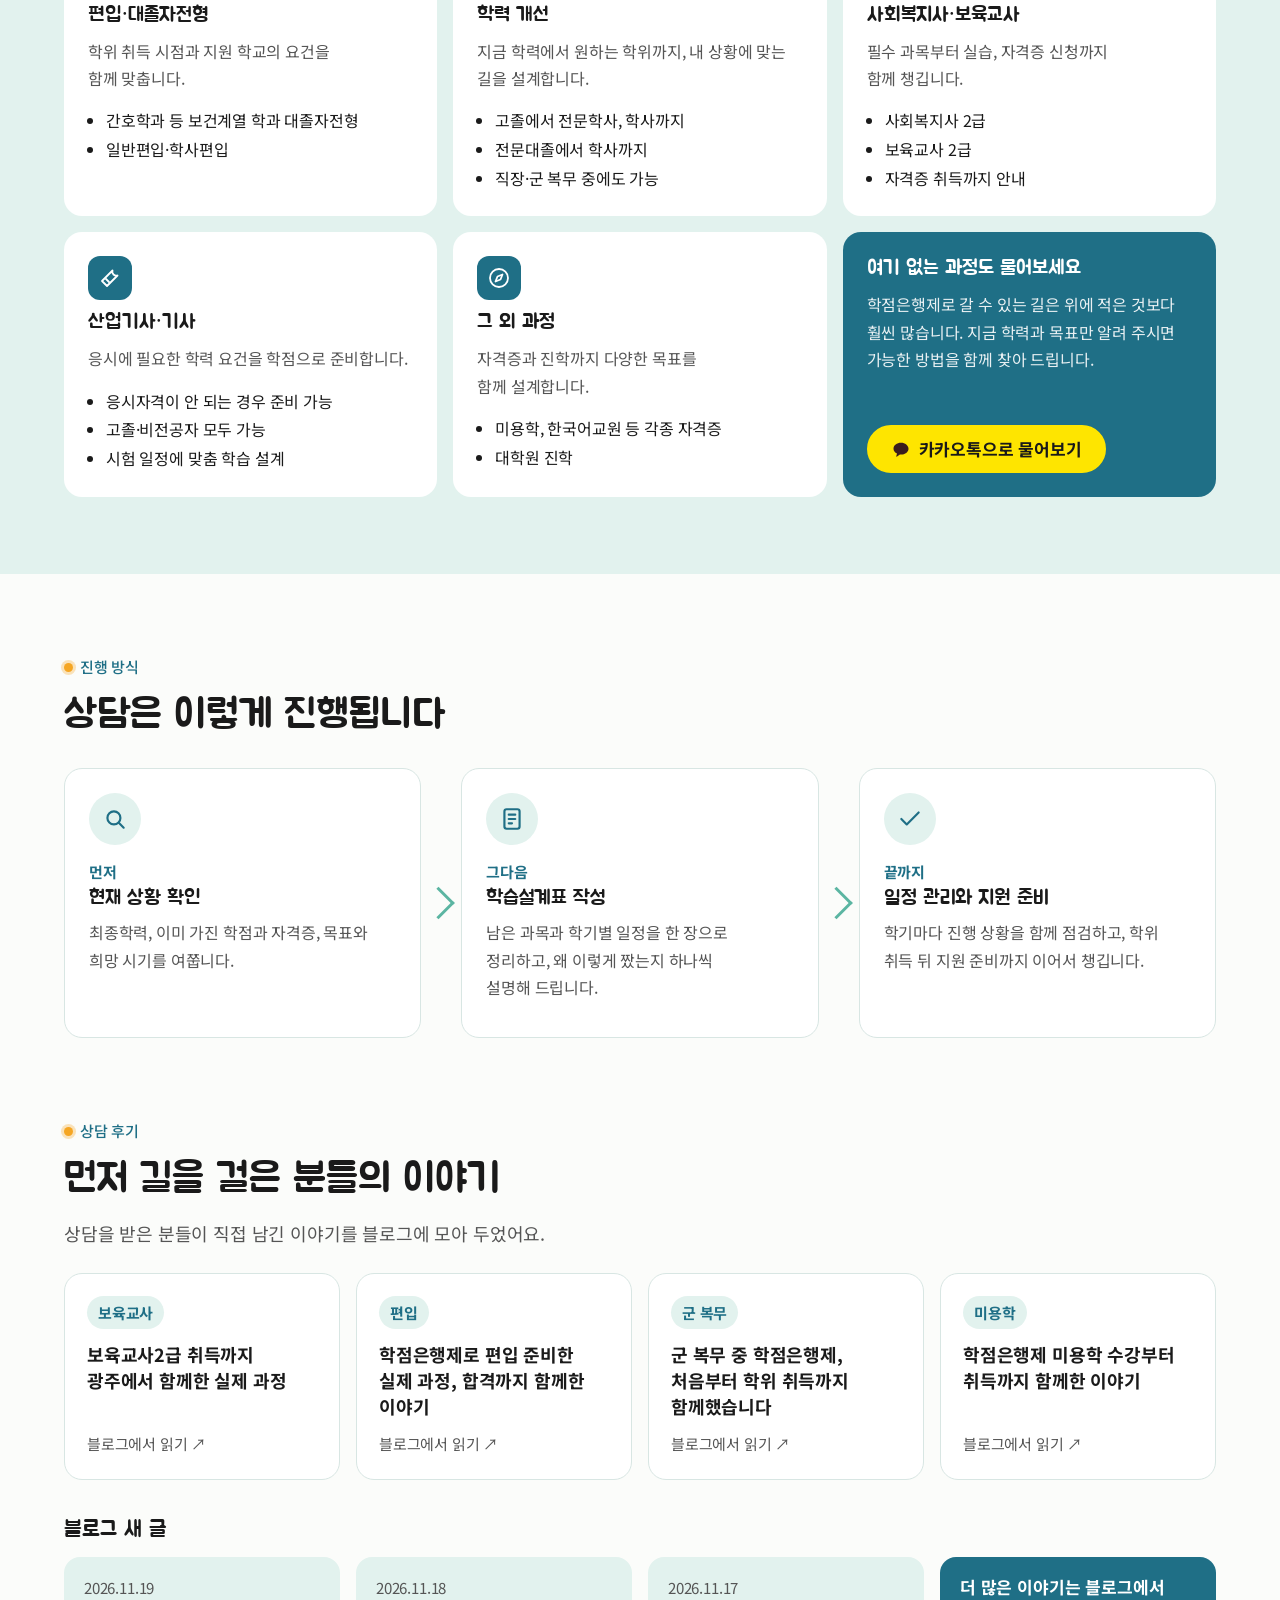
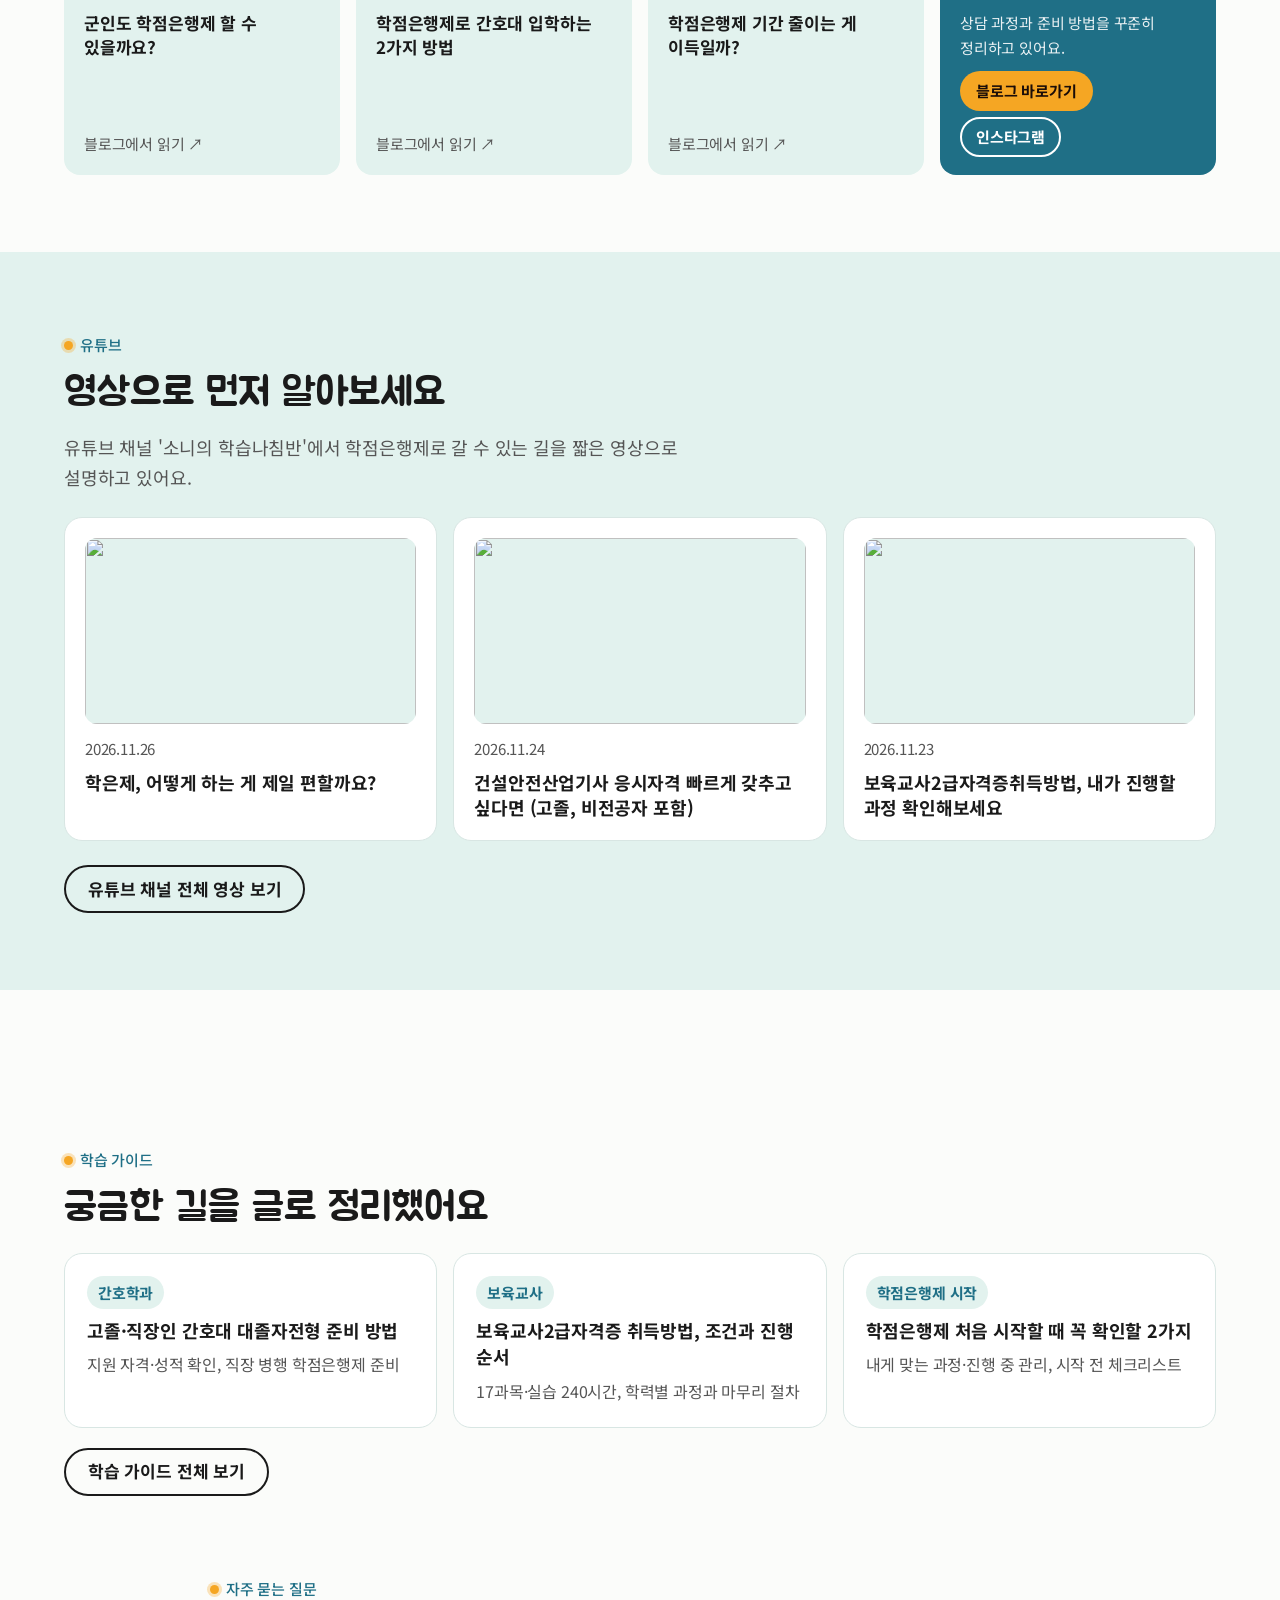
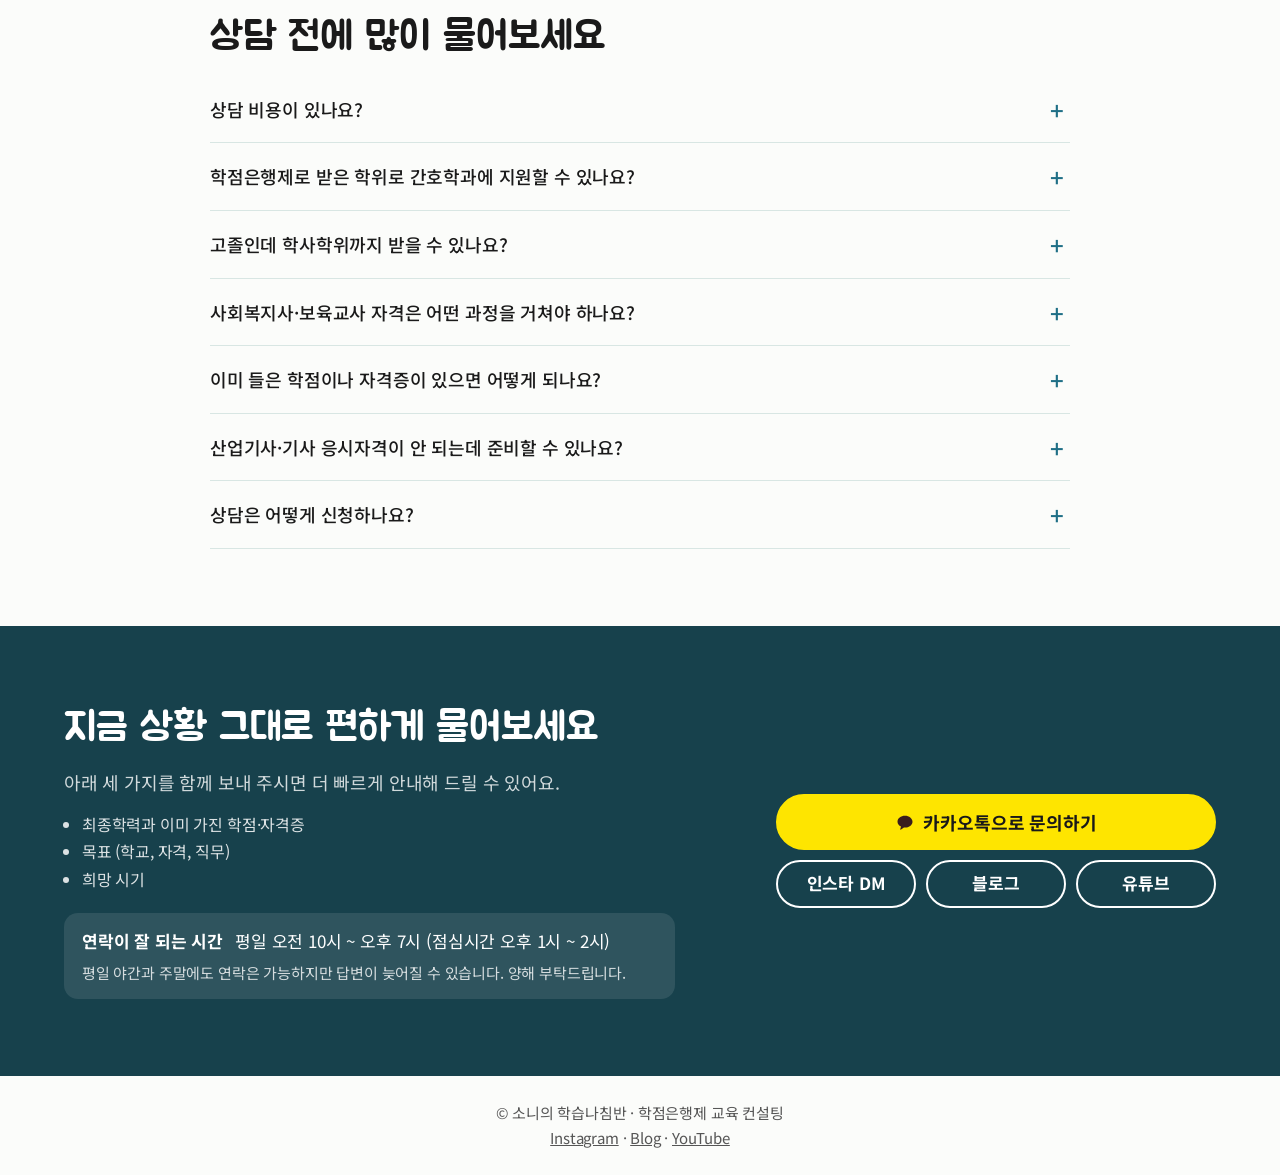
==== commit 6ed87d4f: "Add guide: 고졸·직장인 간호대 대졸자전형 준비 Co-Authored-By: Claude Opus 5.5 <noreply@anthropic.com> Claude-Sessio" ====
--- a/index.html
+++ b/index.html
@@ -388,9 +388,9 @@
     <span class="label">학습 가이드</span>
     <h2>궁금한 길을 글로 정리했어요</h2>
     <div class="gcards">
+      <a class="gcard" href="/guide/nursing-graduate-track/"><span class="chip">간호학과</span><b>고졸·직장인 간호대 대졸자전형 준비 방법</b><span class="d">지원 자격·성적 확인, 직장 병행 학점은행제 준비</span></a>
       <a class="gcard" href="/guide/childcare-teacher/"><span class="chip">보육교사</span><b>보육교사2급자격증 취득방법, 조건과 진행 순서</b><span class="d">17과목·실습 240시간, 학력별 과정과 마무리 절차</span></a>
       <a class="gcard" href="/guide/how-to-start/"><span class="chip">학점은행제 시작</span><b>학점은행제 처음 시작할 때 꼭 확인할 2가지</b><span class="d">내게 맞는 과정·진행 중 관리, 시작 전 체크리스트</span></a>
-      <a class="gcard" href="/guide/university-transfer/"><span class="chip">편입</span><b>대학 편입 조건, 안 되면 어떻게 만들까요?</b><span class="d">일반편입·학사편입 조건, 학점은행제 학위·성적 준비</span></a>
     </div>
     <a class="btn line" href="/guide/" style="margin-top:20px">학습 가이드 전체 보기</a>
   </div>
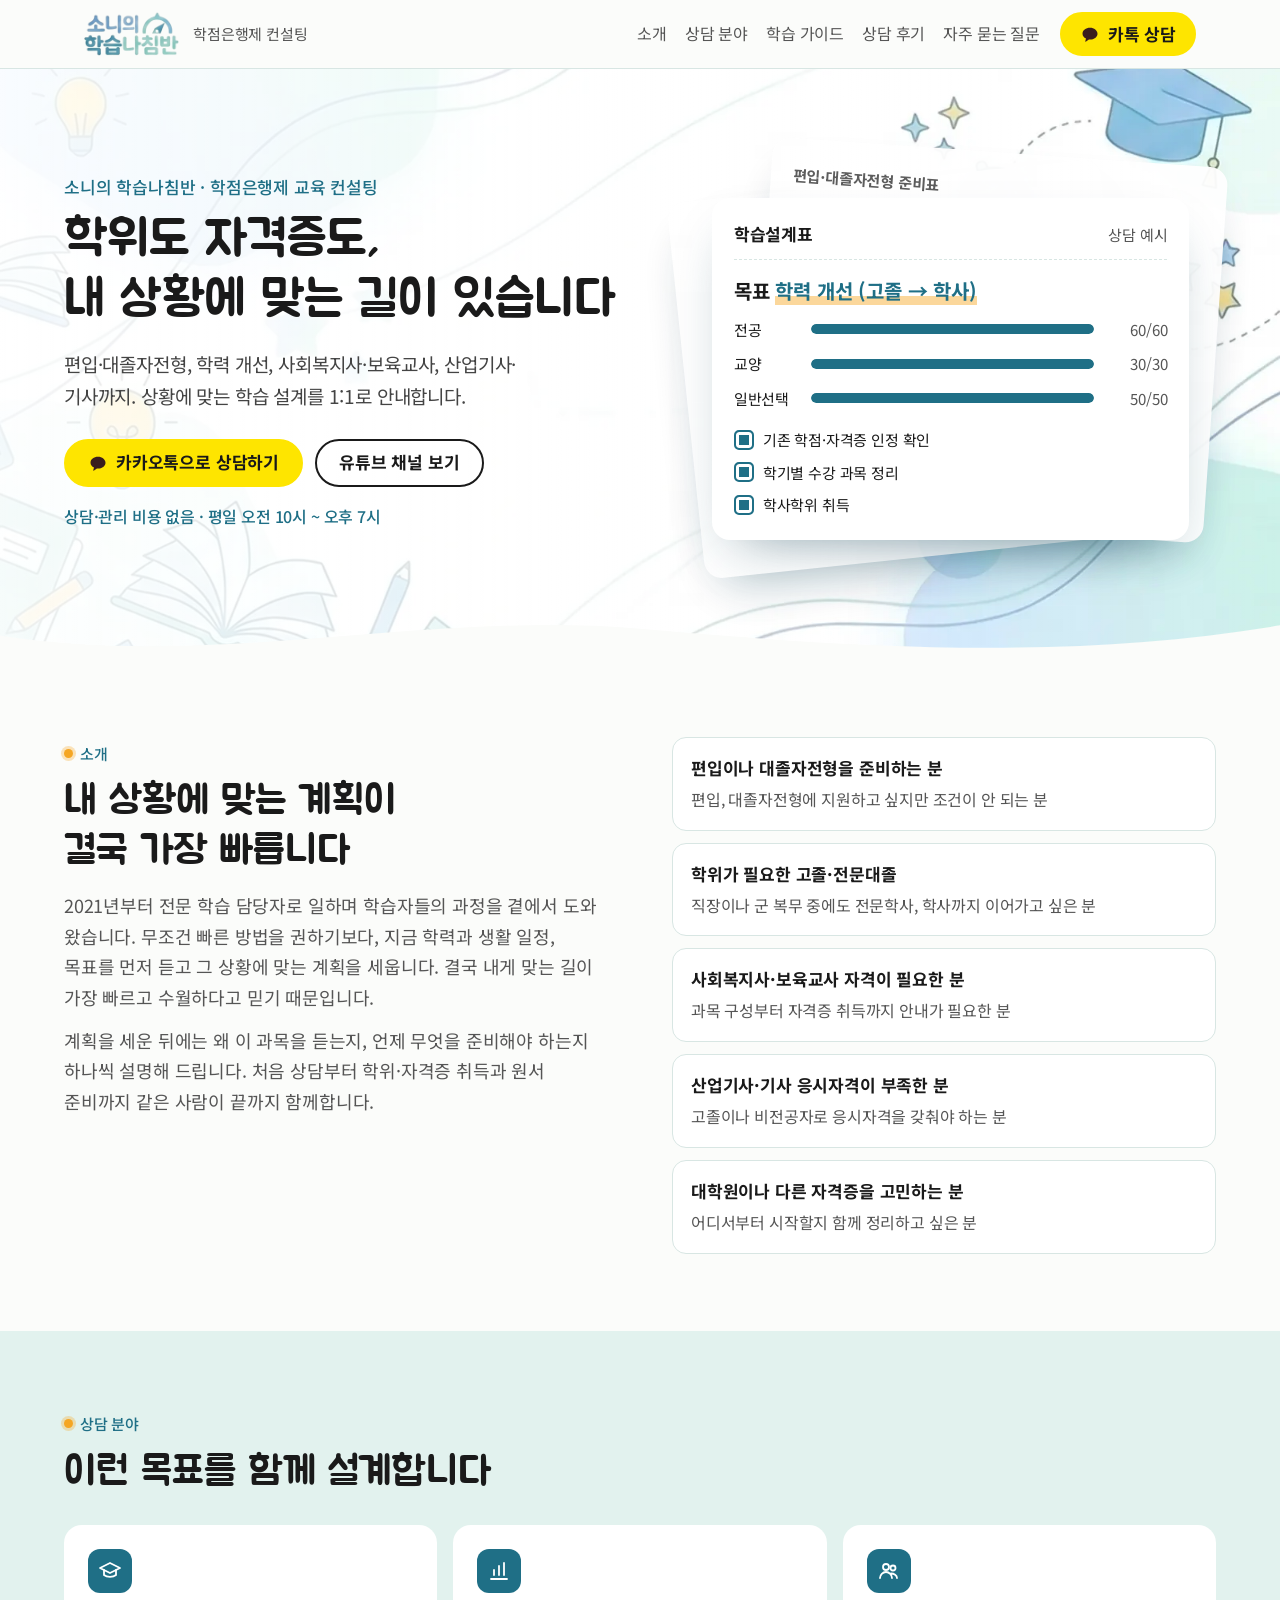
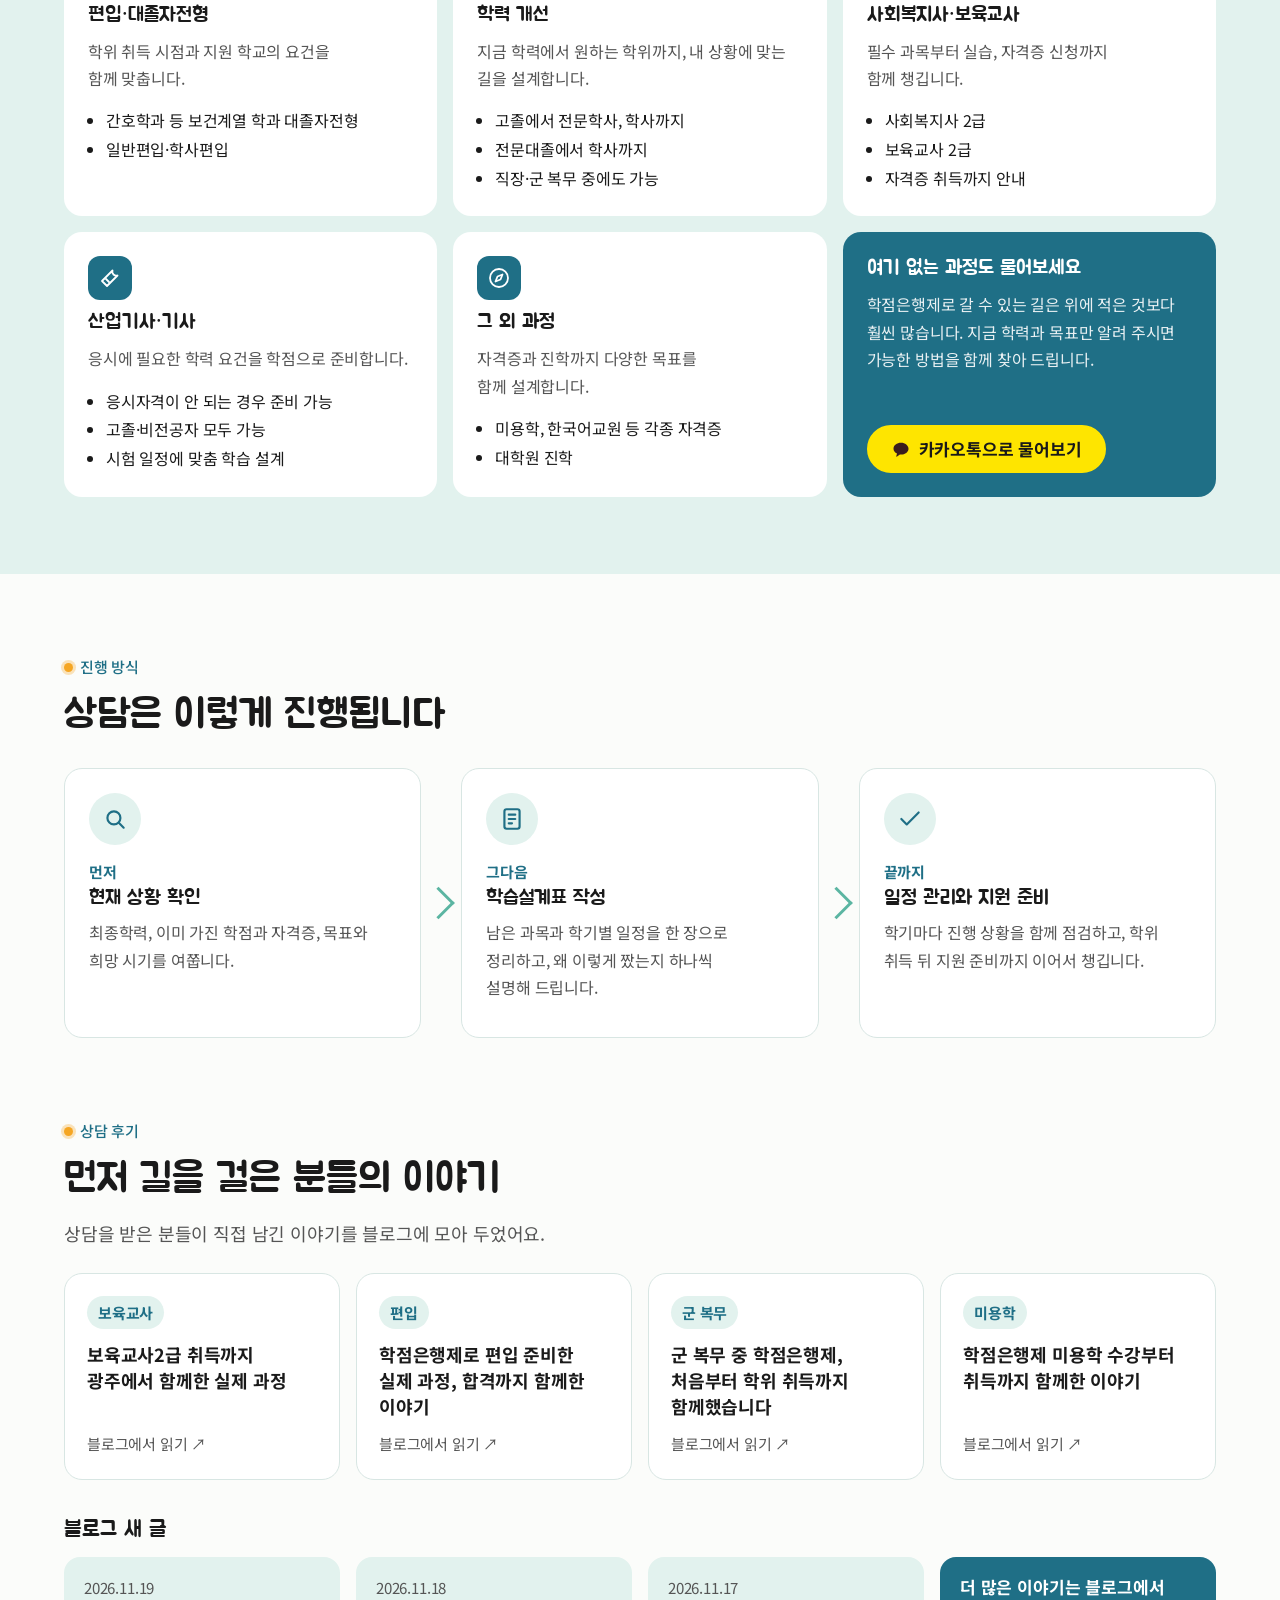
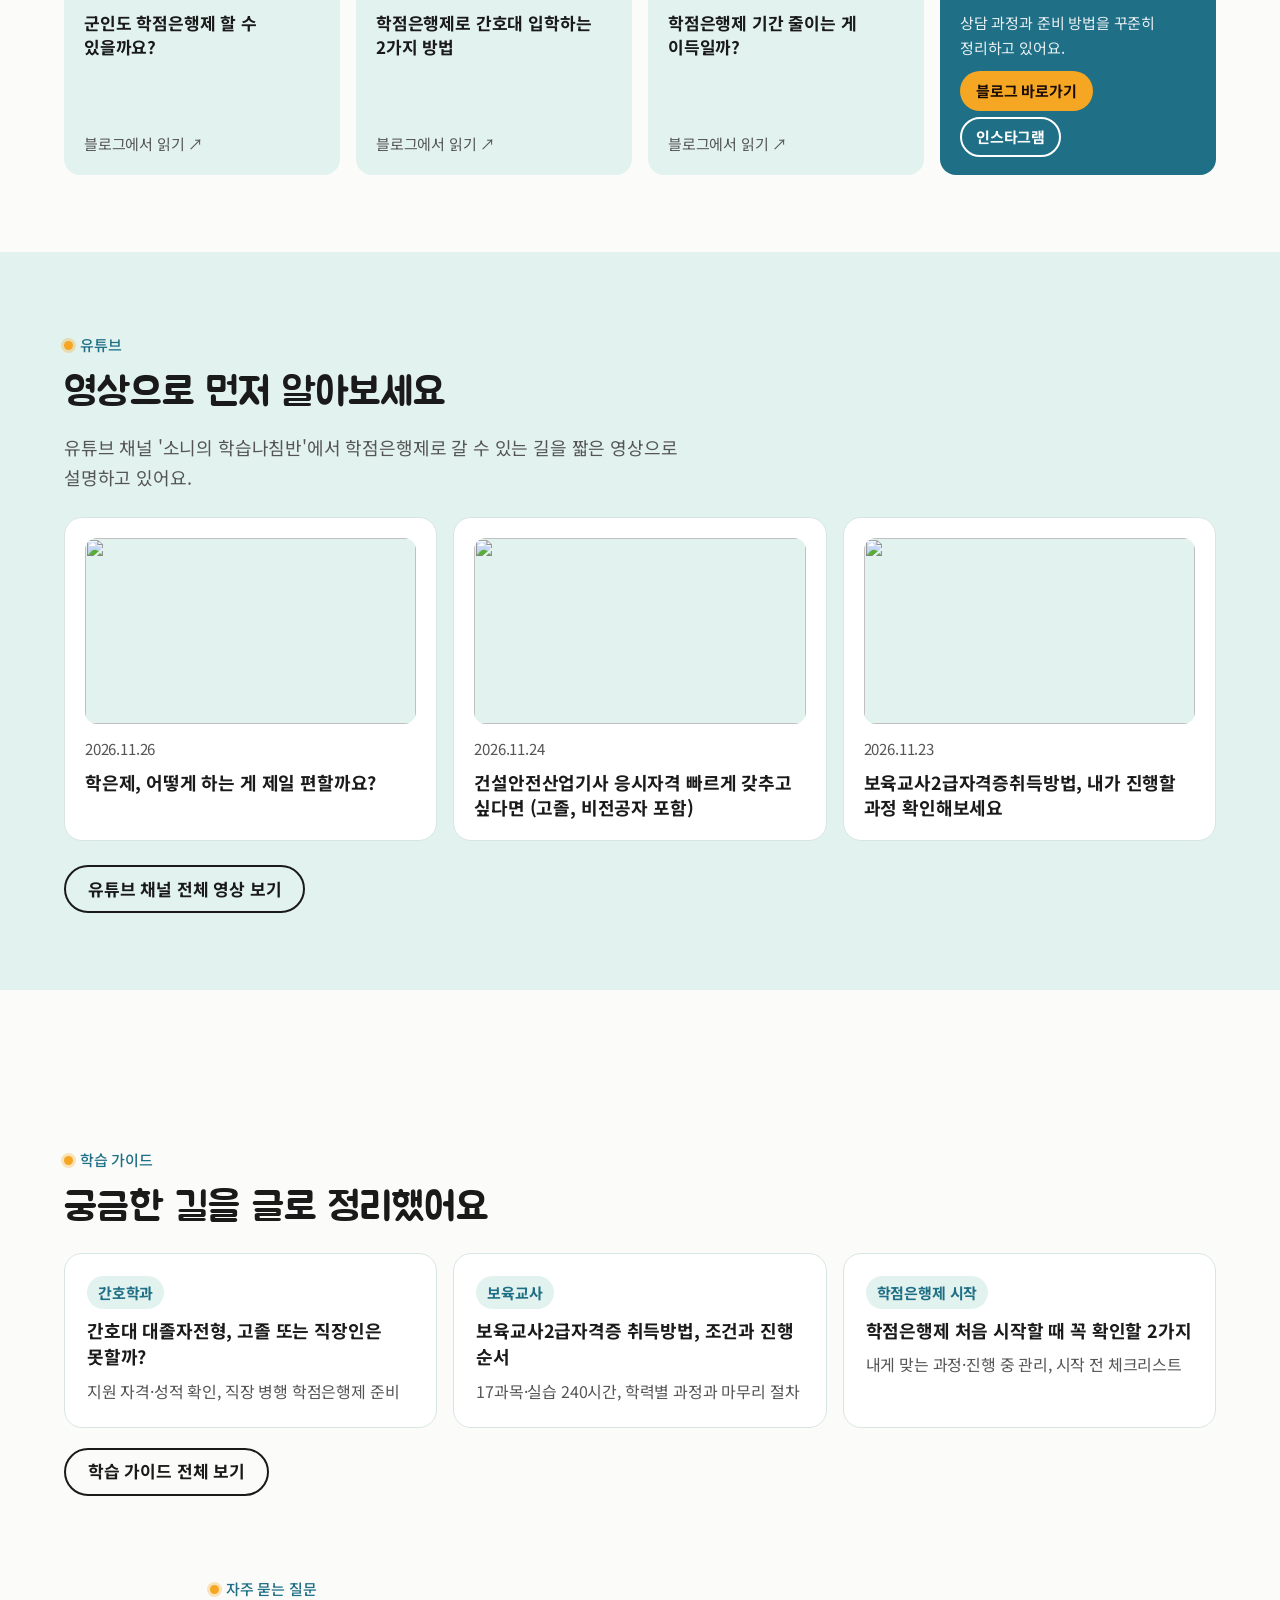
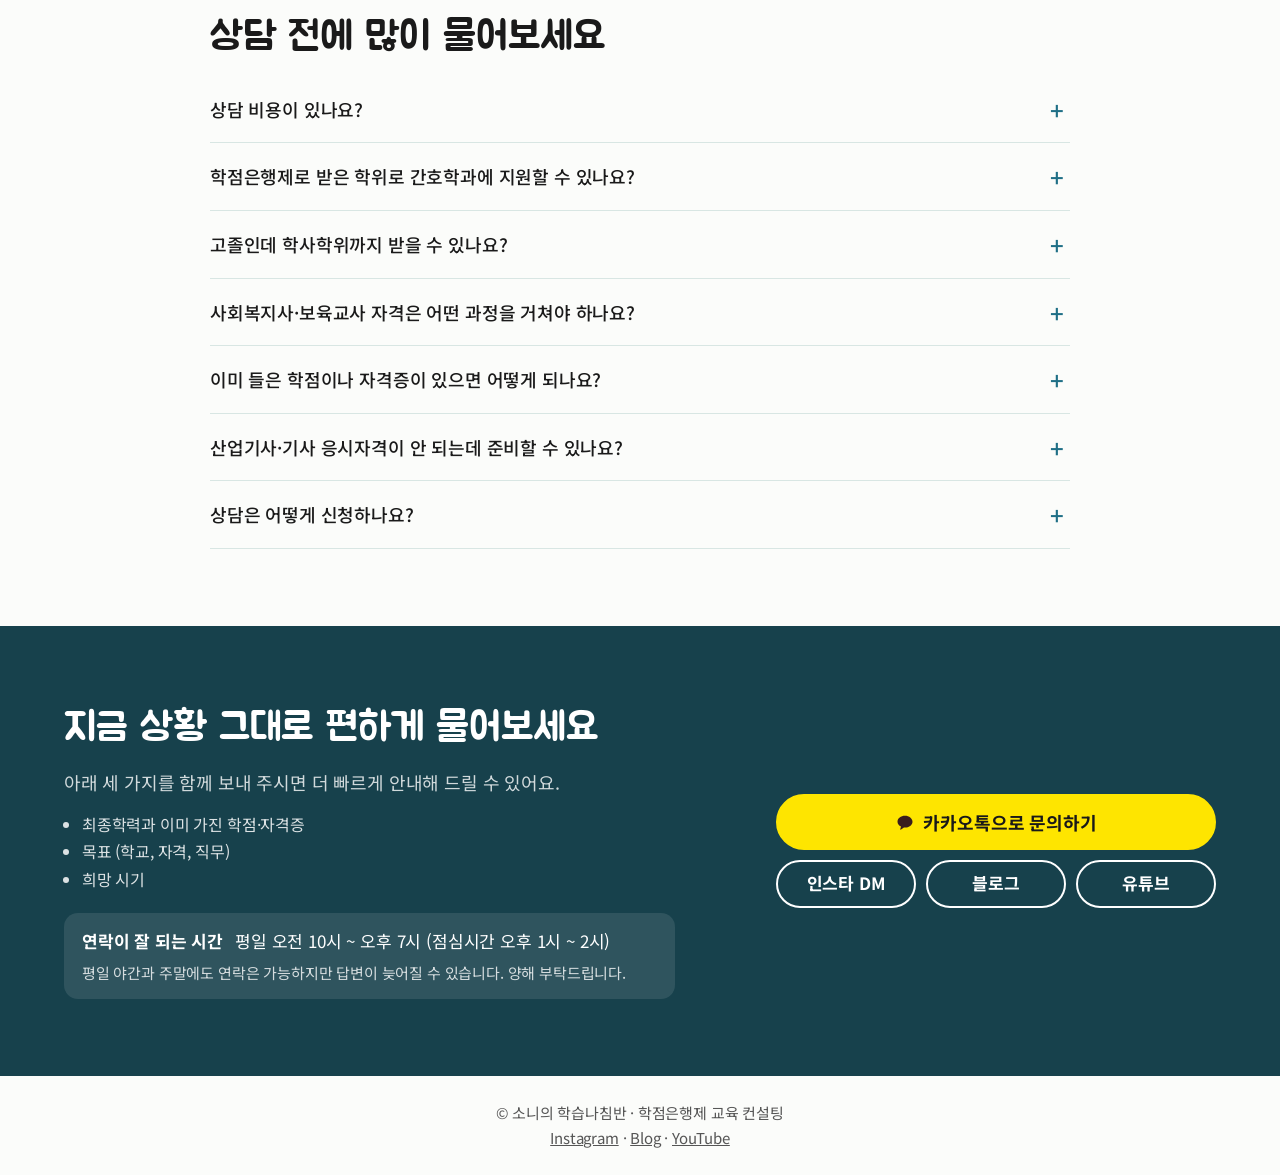
==== commit 11d160f9: "대졸자전형 가이드 제목 변경 Co-Authored-By: Claude Opus 5.5 <noreply@anthropic.com> Claude-Session: https://clau" ====
--- a/index.html
+++ b/index.html
@@ -388,7 +388,7 @@
     <span class="label">학습 가이드</span>
     <h2>궁금한 길을 글로 정리했어요</h2>
     <div class="gcards">
-      <a class="gcard" href="/guide/nursing-graduate-track/"><span class="chip">간호학과</span><b>고졸·직장인 간호대 대졸자전형 준비 방법</b><span class="d">지원 자격·성적 확인, 직장 병행 학점은행제 준비</span></a>
+      <a class="gcard" href="/guide/nursing-graduate-track/"><span class="chip">간호학과</span><b>간호대 대졸자전형, 고졸 또는 직장인은 못할까?</b><span class="d">지원 자격·성적 확인, 직장 병행 학점은행제 준비</span></a>
       <a class="gcard" href="/guide/childcare-teacher/"><span class="chip">보육교사</span><b>보육교사2급자격증 취득방법, 조건과 진행 순서</b><span class="d">17과목·실습 240시간, 학력별 과정과 마무리 절차</span></a>
       <a class="gcard" href="/guide/how-to-start/"><span class="chip">학점은행제 시작</span><b>학점은행제 처음 시작할 때 꼭 확인할 2가지</b><span class="d">내게 맞는 과정·진행 중 관리, 시작 전 체크리스트</span></a>
     </div>
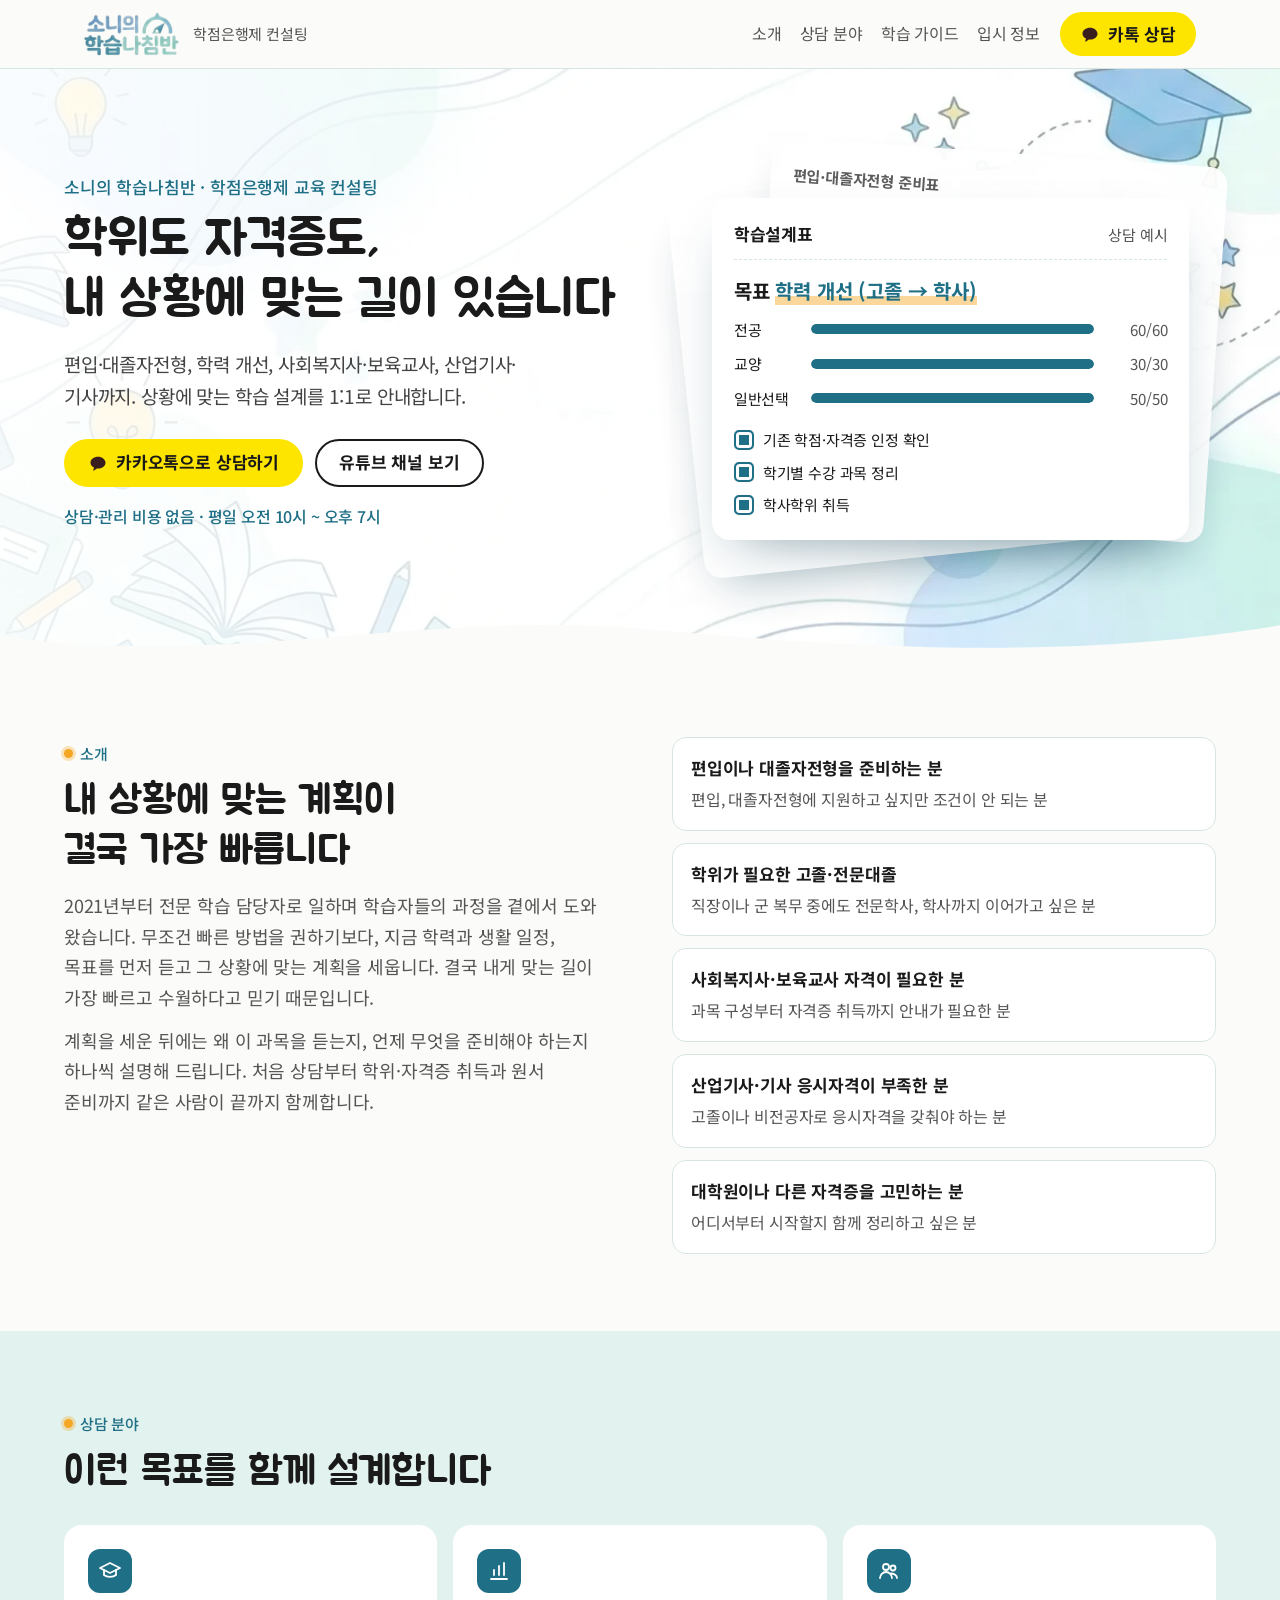
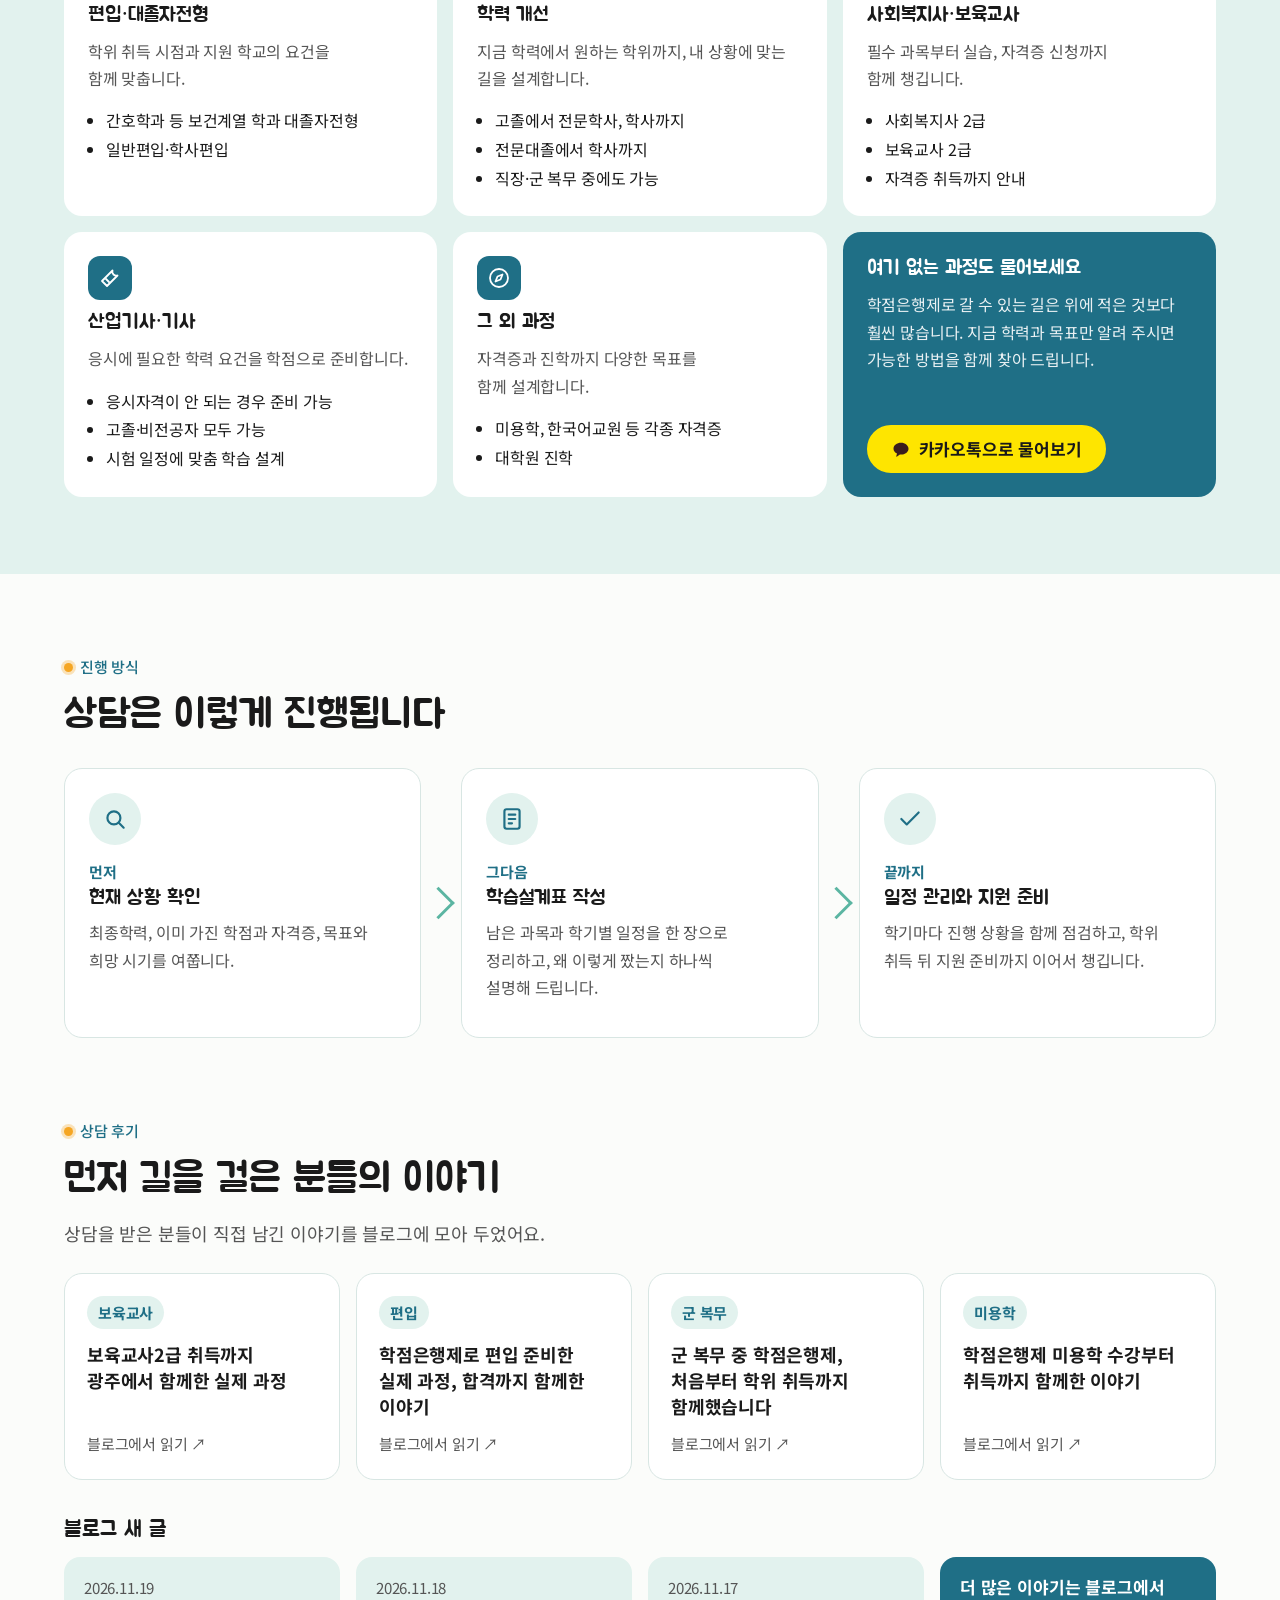
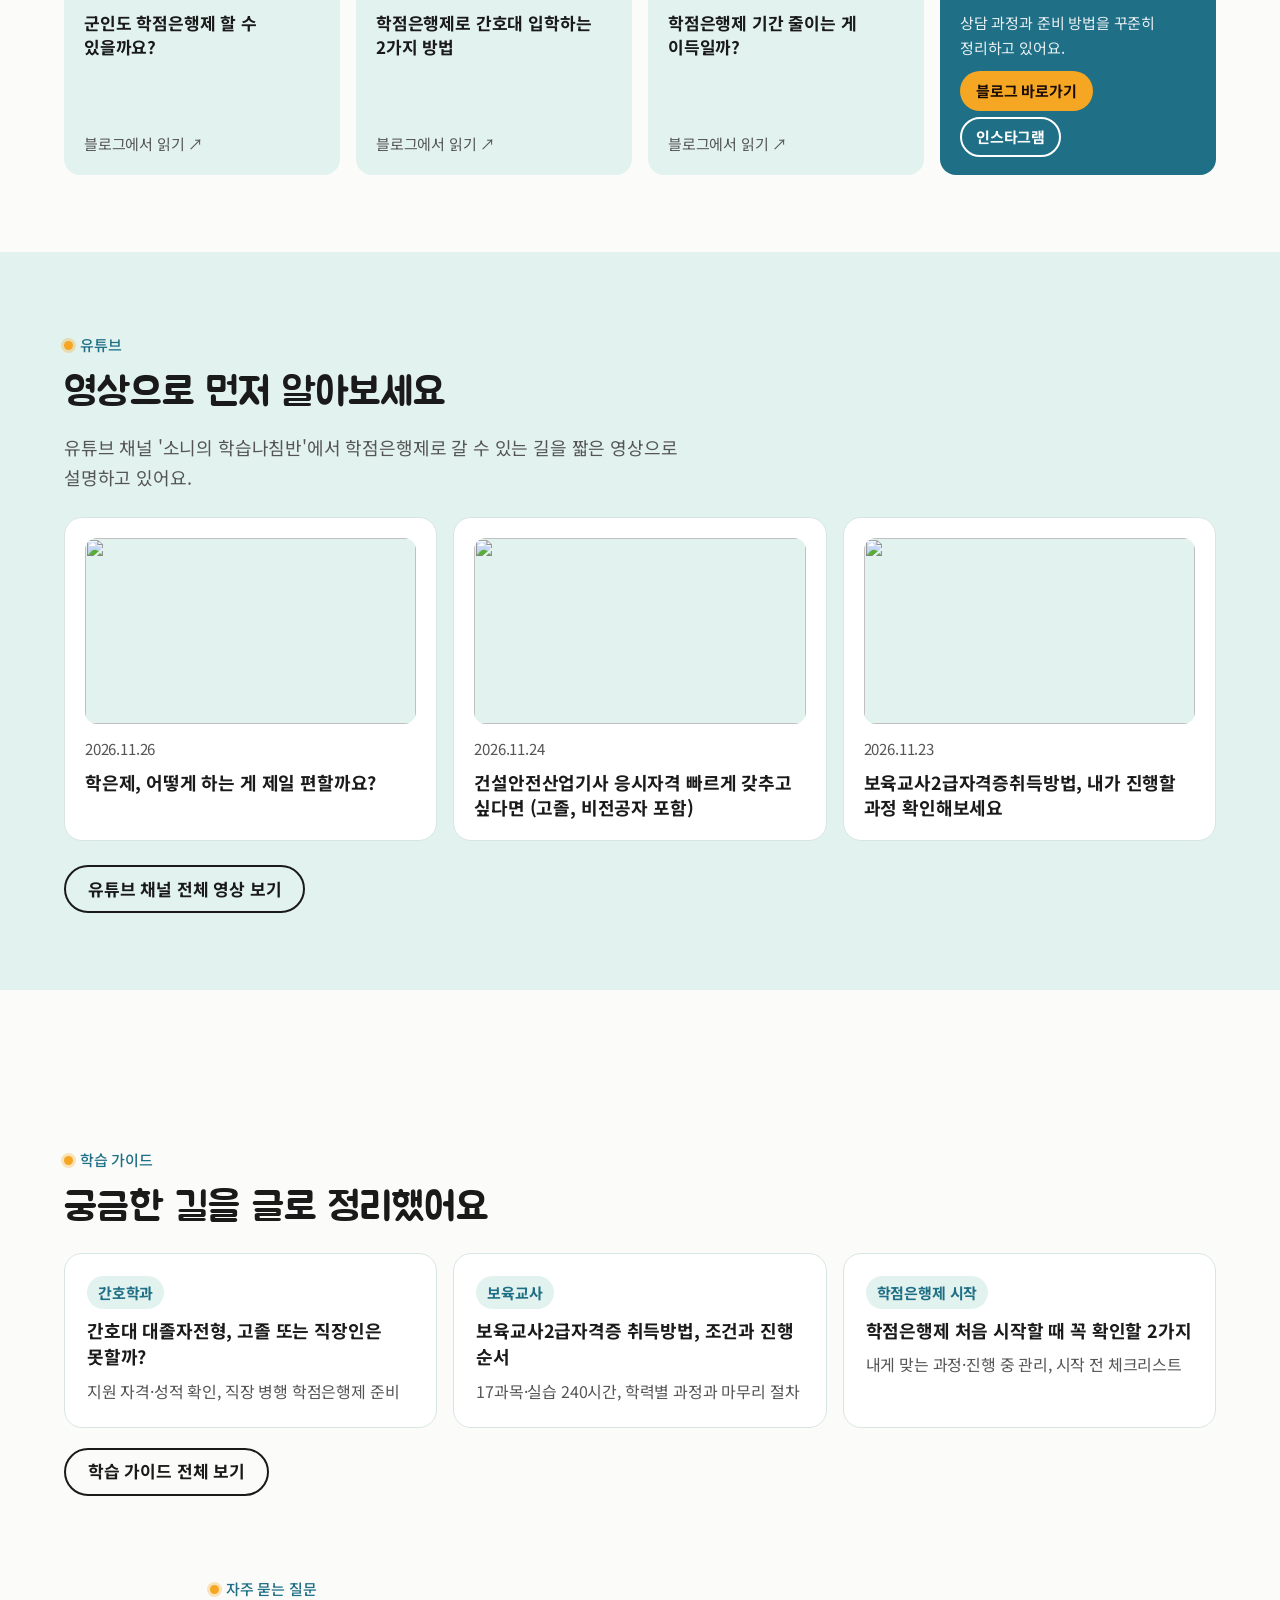
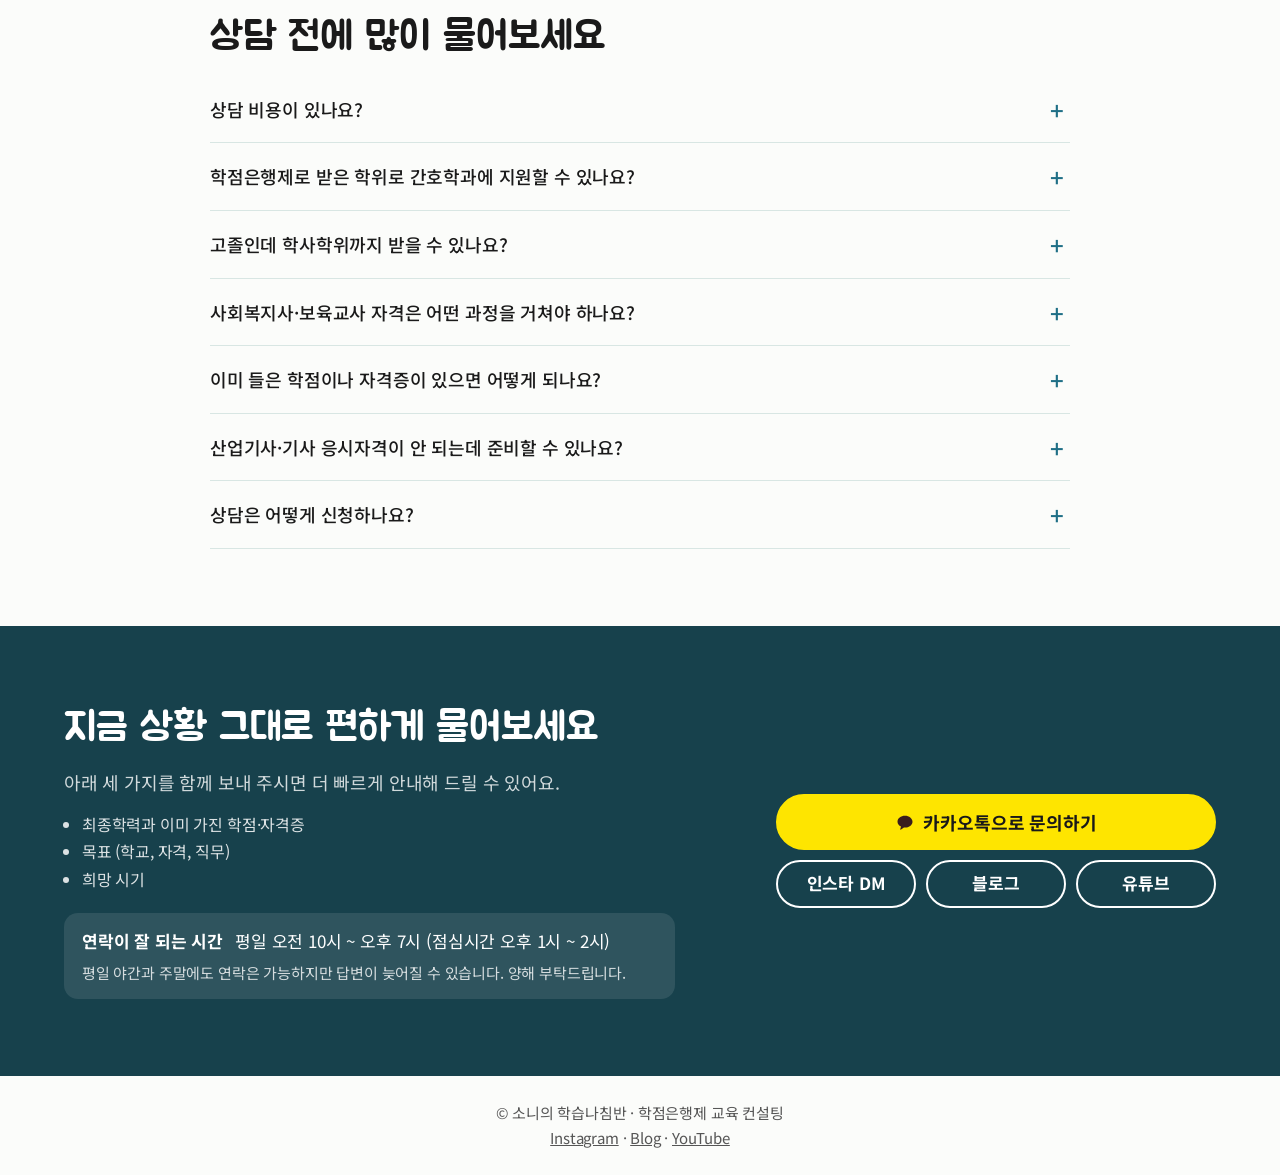
==== commit 01d80346: "입시 정보 코너 추가: 수도권 대졸자전형 정리(간호학과), 상단 메뉴 4개로 정리 Co-Authored-By: Claude Opus 5.5 <noreply@anthropic.com" ====
--- a/index.html
+++ b/index.html
@@ -235,7 +235,7 @@
 <body>
 <header><nav>
   <a class="brand" href="#top"><img class="logo" src="/assets/logo.png" alt="소니의 학습나침반" width="106" height="49"><small>학점은행제 컨설팅</small></a>
-  <div class="menu"><a href="#about">소개</a><a href="#fields">상담 분야</a><a href="/guide/">학습 가이드</a><a href="#stories">상담 후기</a><a href="#faq">자주 묻는 질문</a></div>
+  <div class="menu"><a href="#about">소개</a><a href="#fields">상담 분야</a><a href="/guide/">학습 가이드</a><a href="/admission/">입시 정보</a></div>
   <a class="btn main kakao" href="#contact" style="min-height:44px;padding:0 18px">카톡 상담</a>
 </nav></header>
 
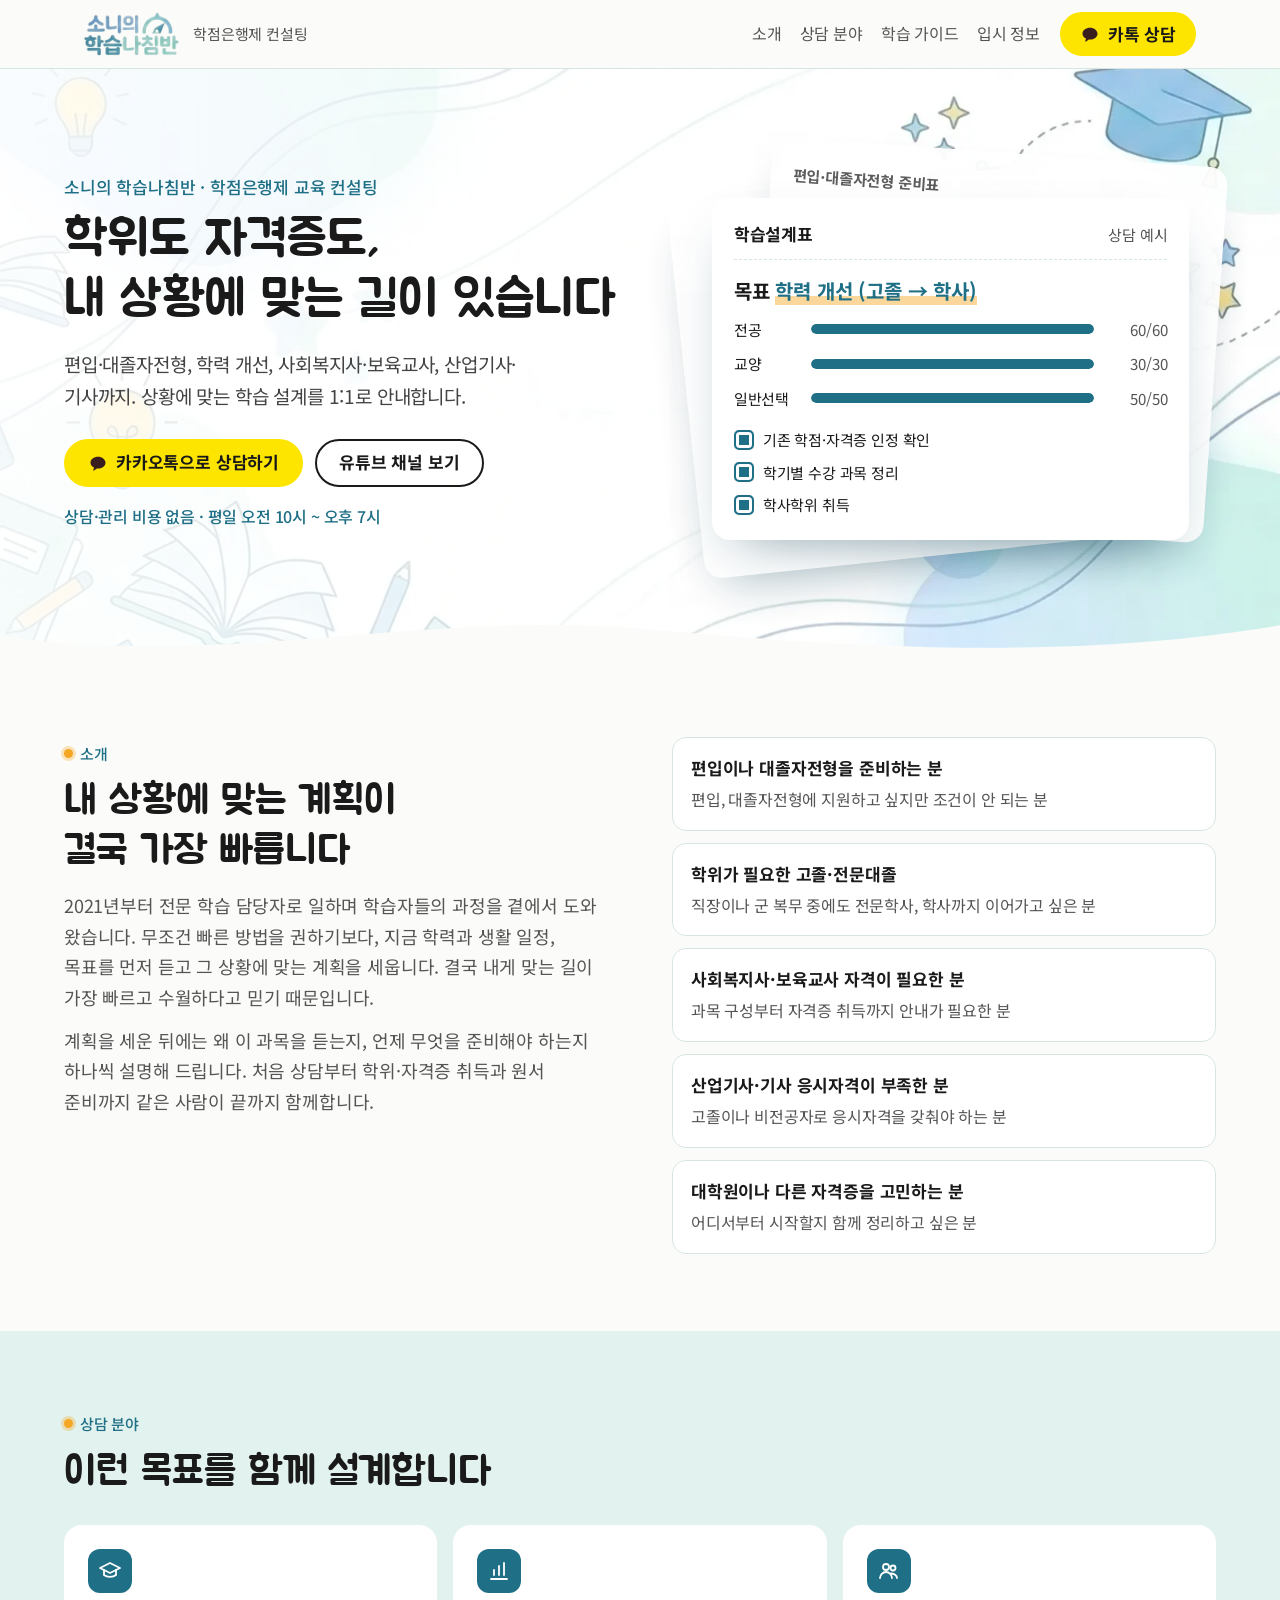
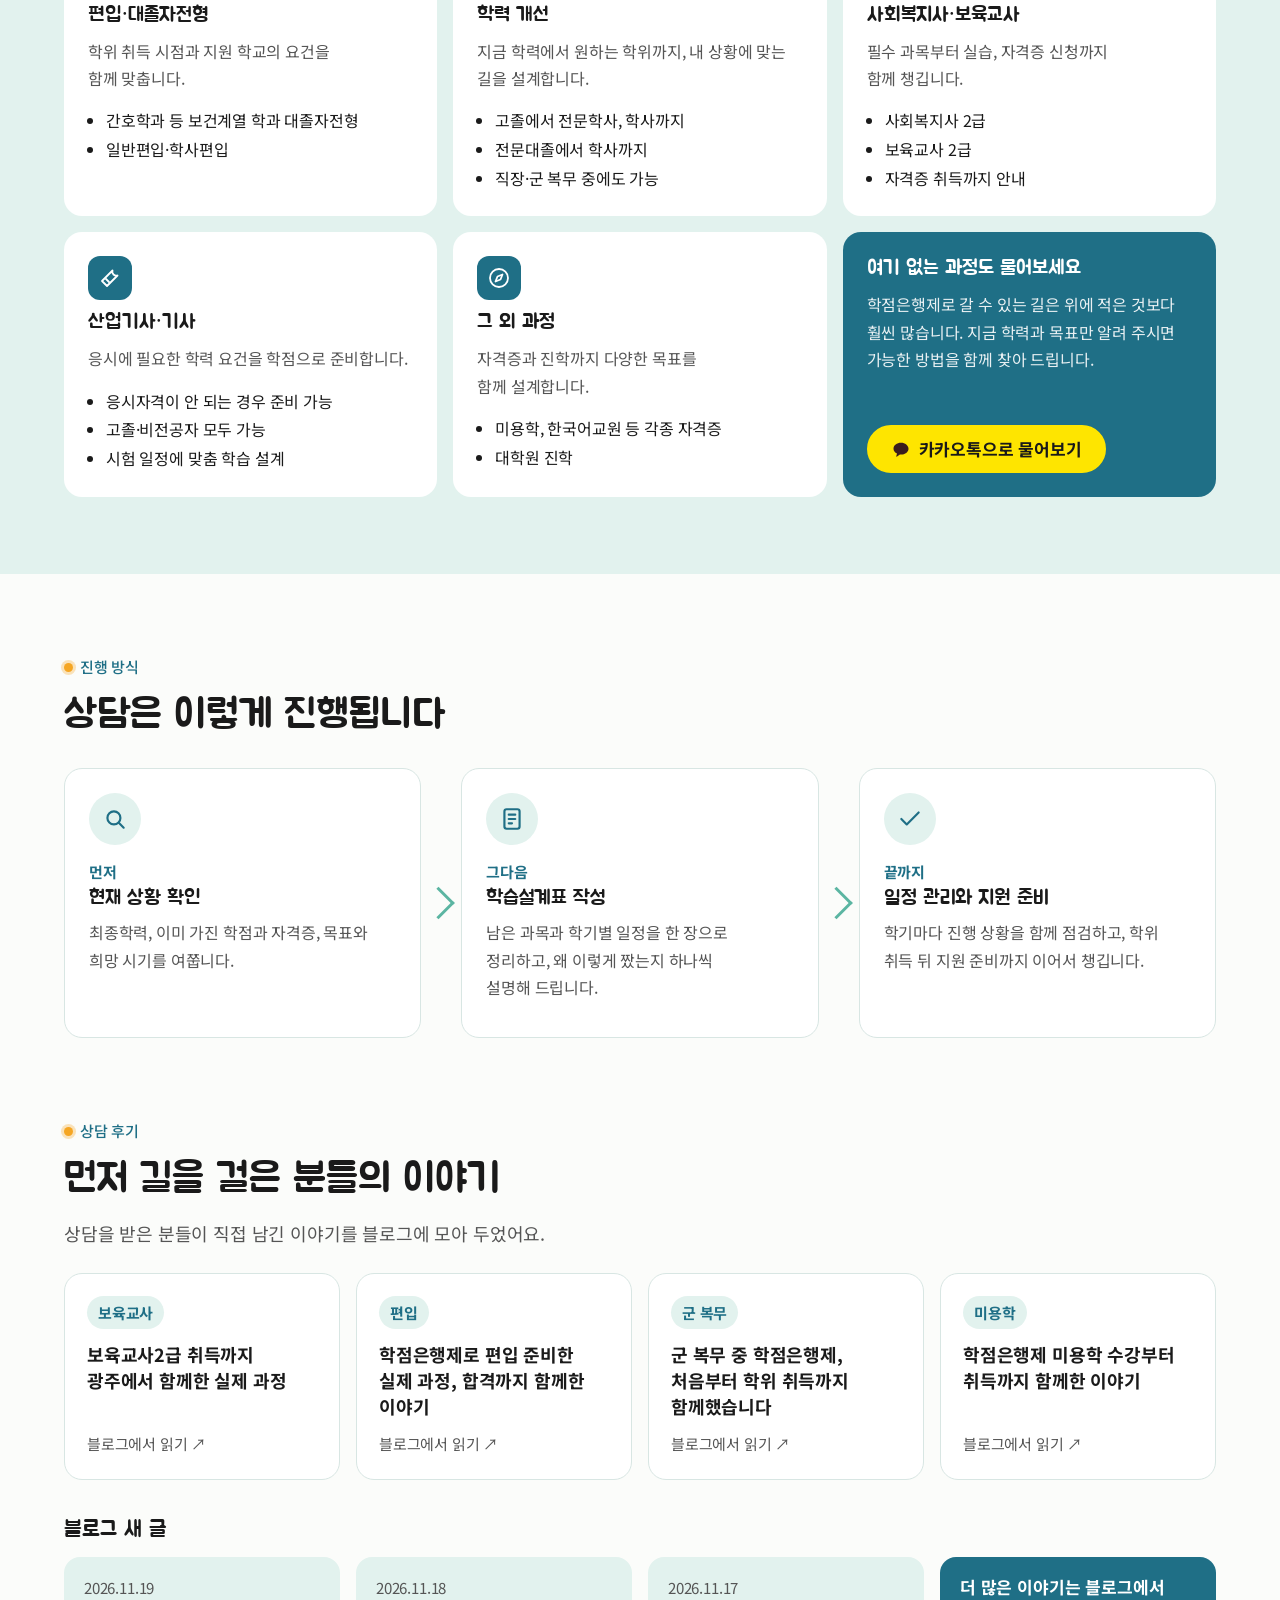
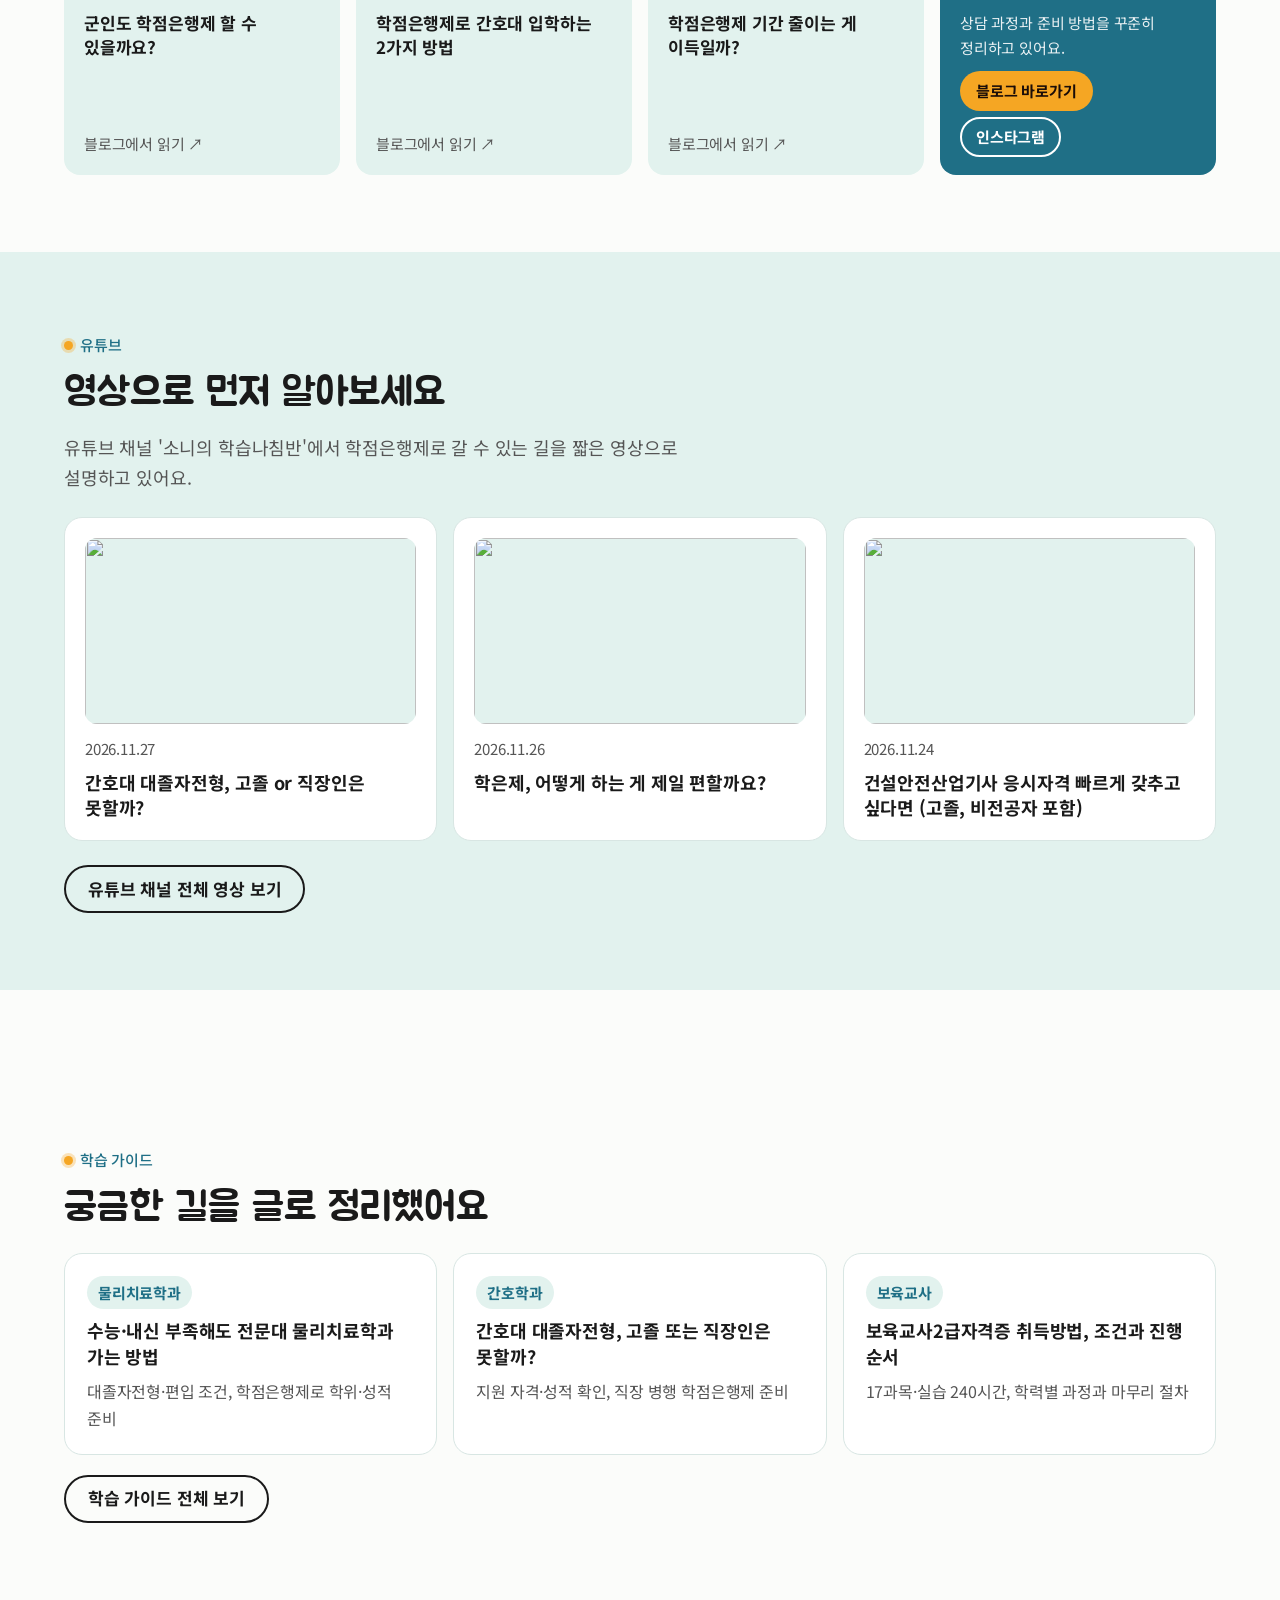
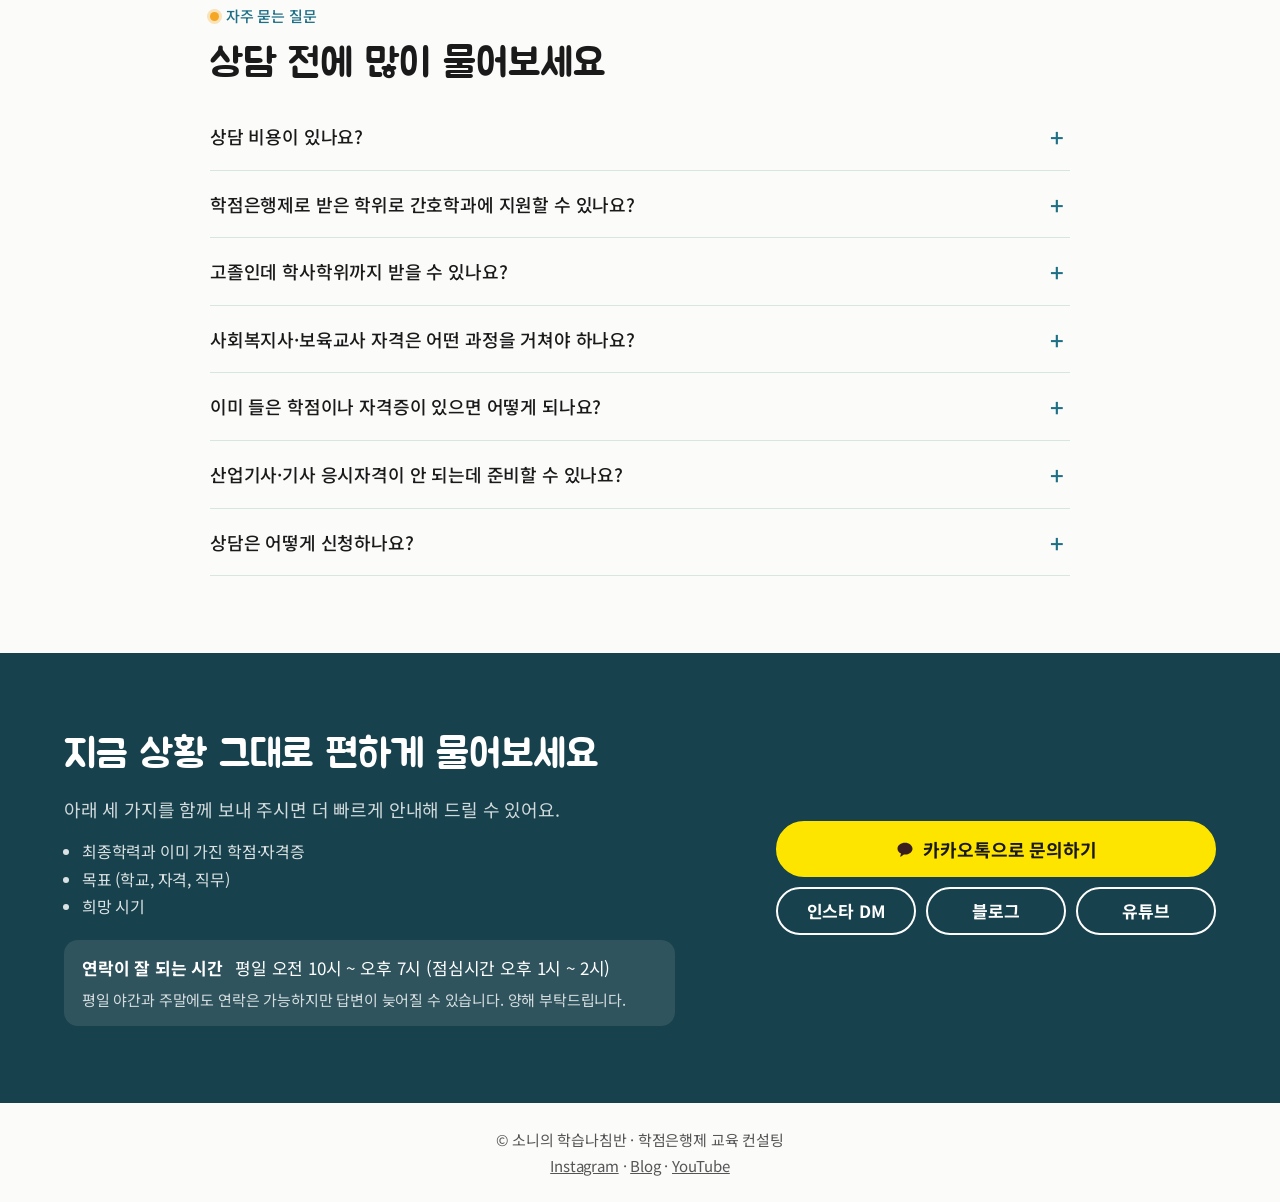
==== commit c6e985d2: "Add guide: 전문대 물리치료학과 대졸자전형·편입 Co-Authored-By: Claude Opus 5.5 <noreply@anthropic.com> Claude-Sessio" ====
--- a/index.html
+++ b/index.html
@@ -388,9 +388,9 @@
     <span class="label">학습 가이드</span>
     <h2>궁금한 길을 글로 정리했어요</h2>
     <div class="gcards">
+      <a class="gcard" href="/guide/physical-therapy/"><span class="chip">물리치료학과</span><b>수능·내신 부족해도 전문대 물리치료학과 가는 방법</b><span class="d">대졸자전형·편입 조건, 학점은행제로 학위·성적 준비</span></a>
       <a class="gcard" href="/guide/nursing-graduate-track/"><span class="chip">간호학과</span><b>간호대 대졸자전형, 고졸 또는 직장인은 못할까?</b><span class="d">지원 자격·성적 확인, 직장 병행 학점은행제 준비</span></a>
       <a class="gcard" href="/guide/childcare-teacher/"><span class="chip">보육교사</span><b>보육교사2급자격증 취득방법, 조건과 진행 순서</b><span class="d">17과목·실습 240시간, 학력별 과정과 마무리 절차</span></a>
-      <a class="gcard" href="/guide/how-to-start/"><span class="chip">학점은행제 시작</span><b>학점은행제 처음 시작할 때 꼭 확인할 2가지</b><span class="d">내게 맞는 과정·진행 중 관리, 시작 전 체크리스트</span></a>
     </div>
     <a class="btn line" href="/guide/" style="margin-top:20px">학습 가이드 전체 보기</a>
   </div>
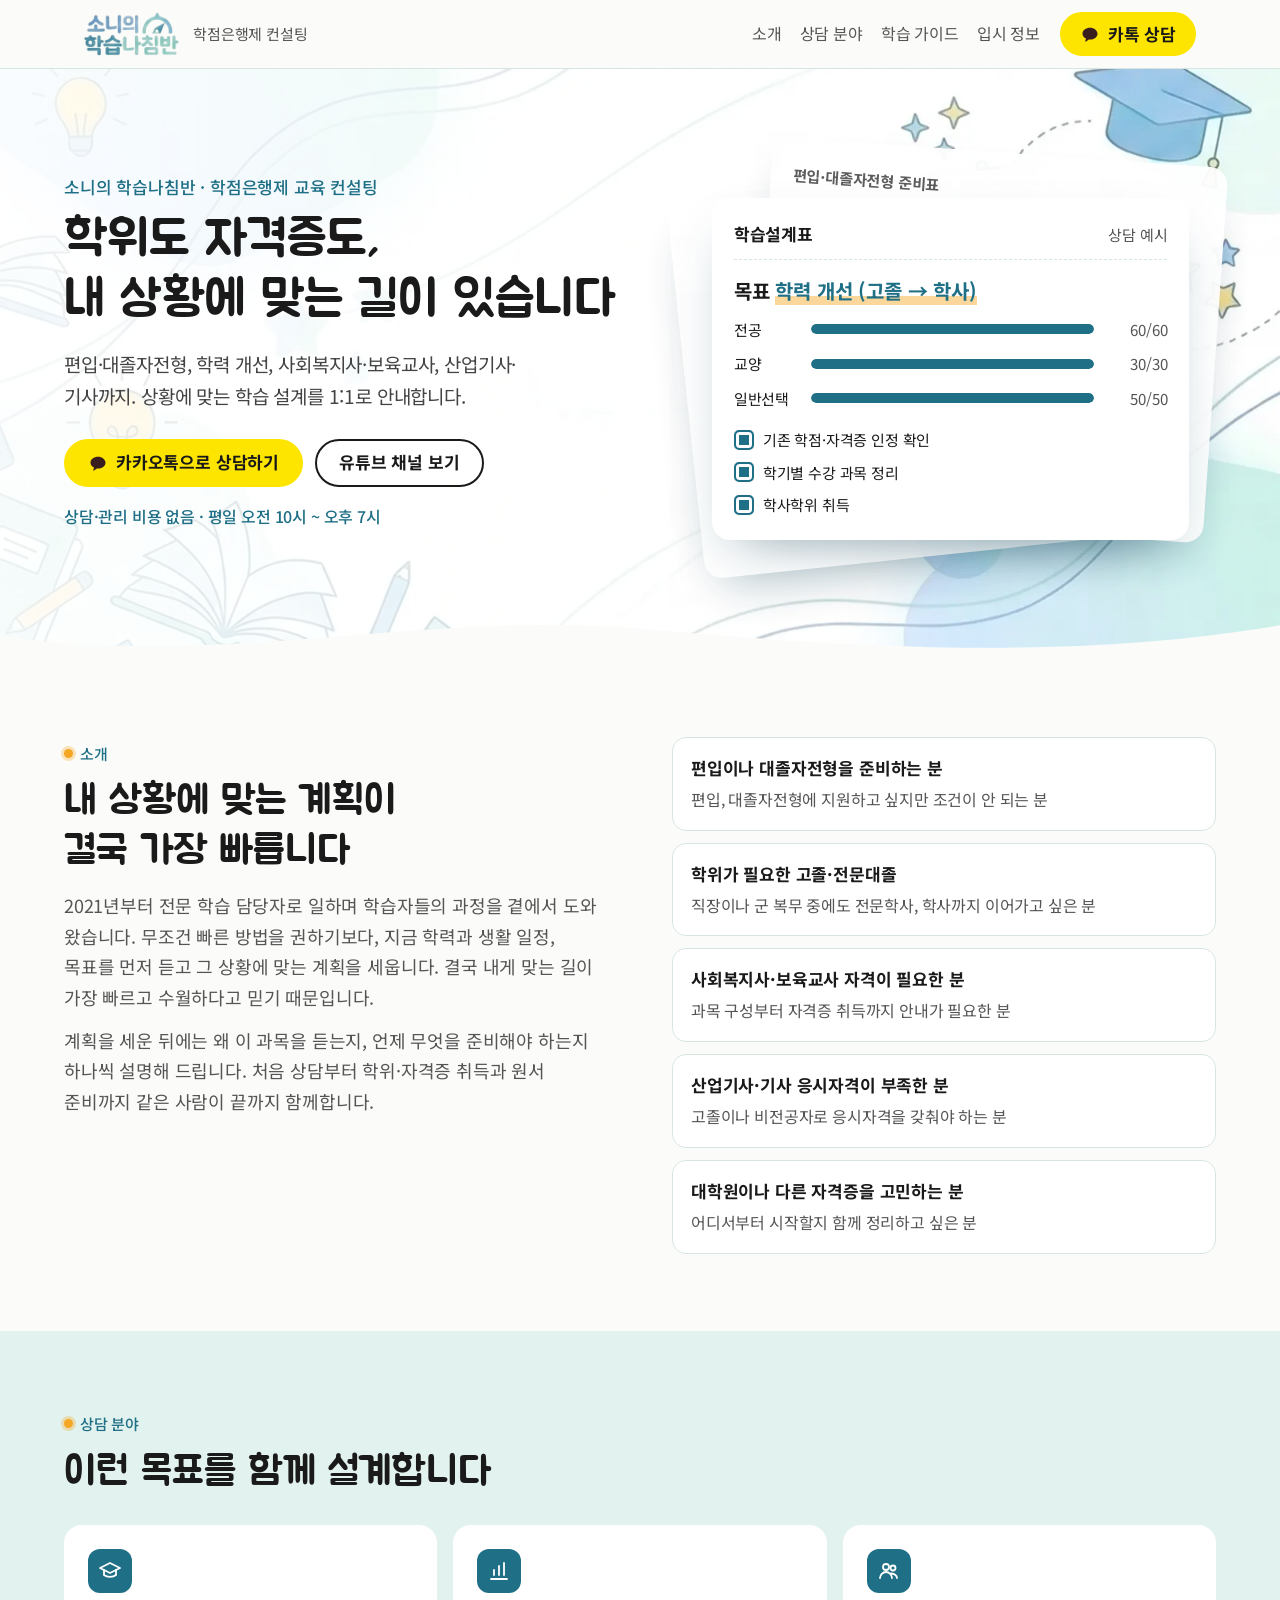
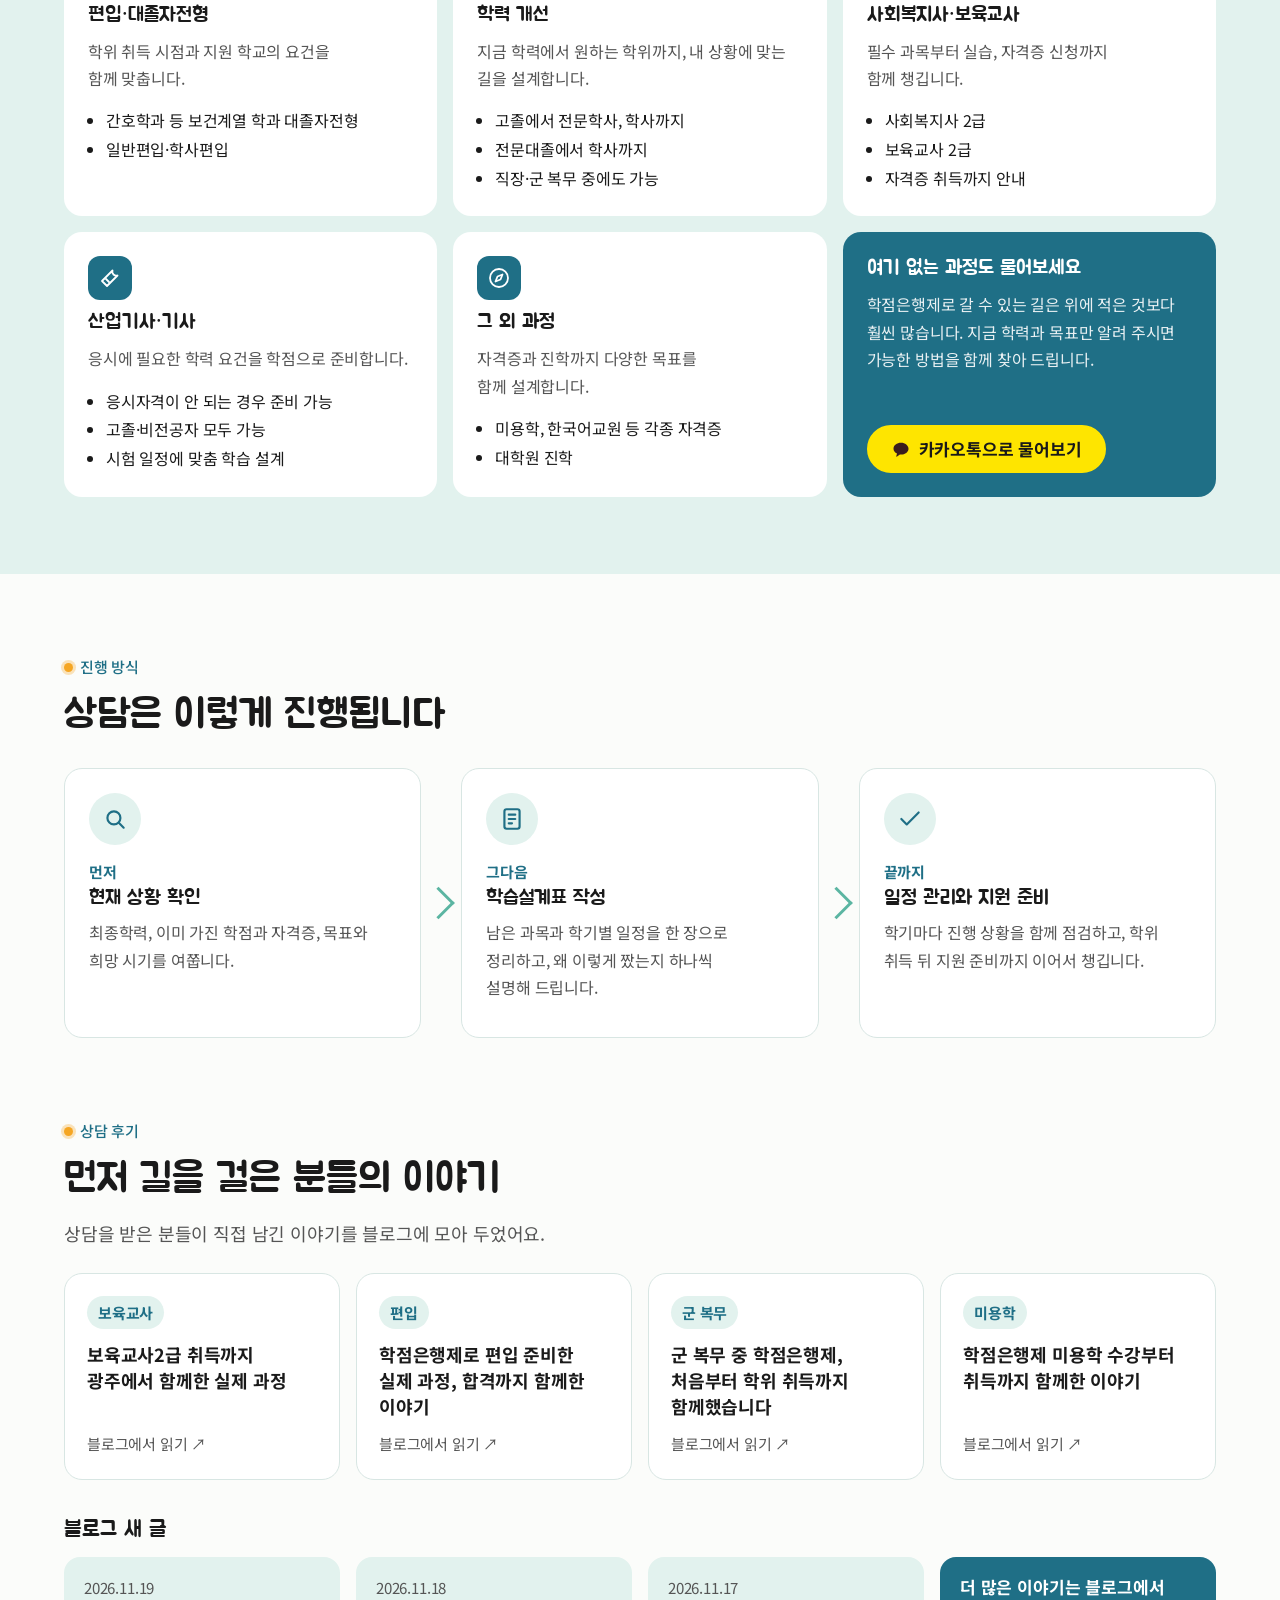
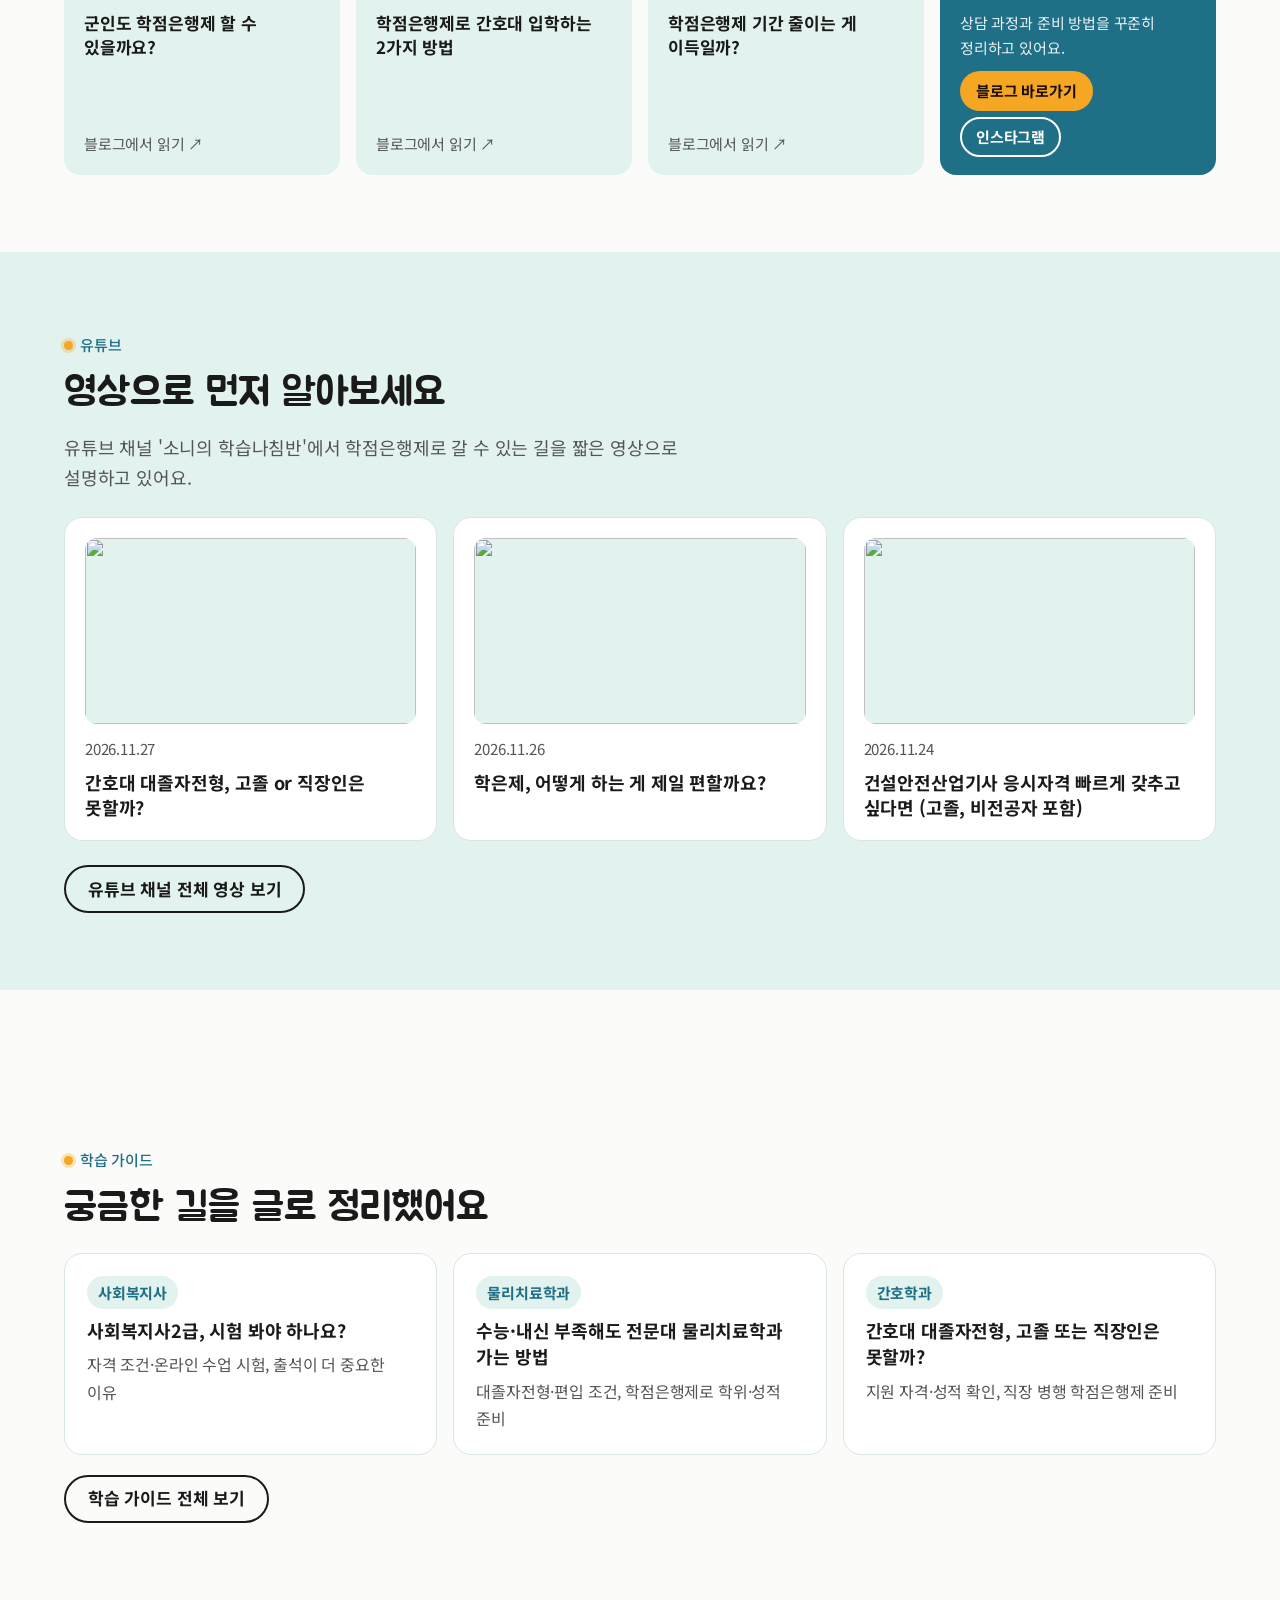
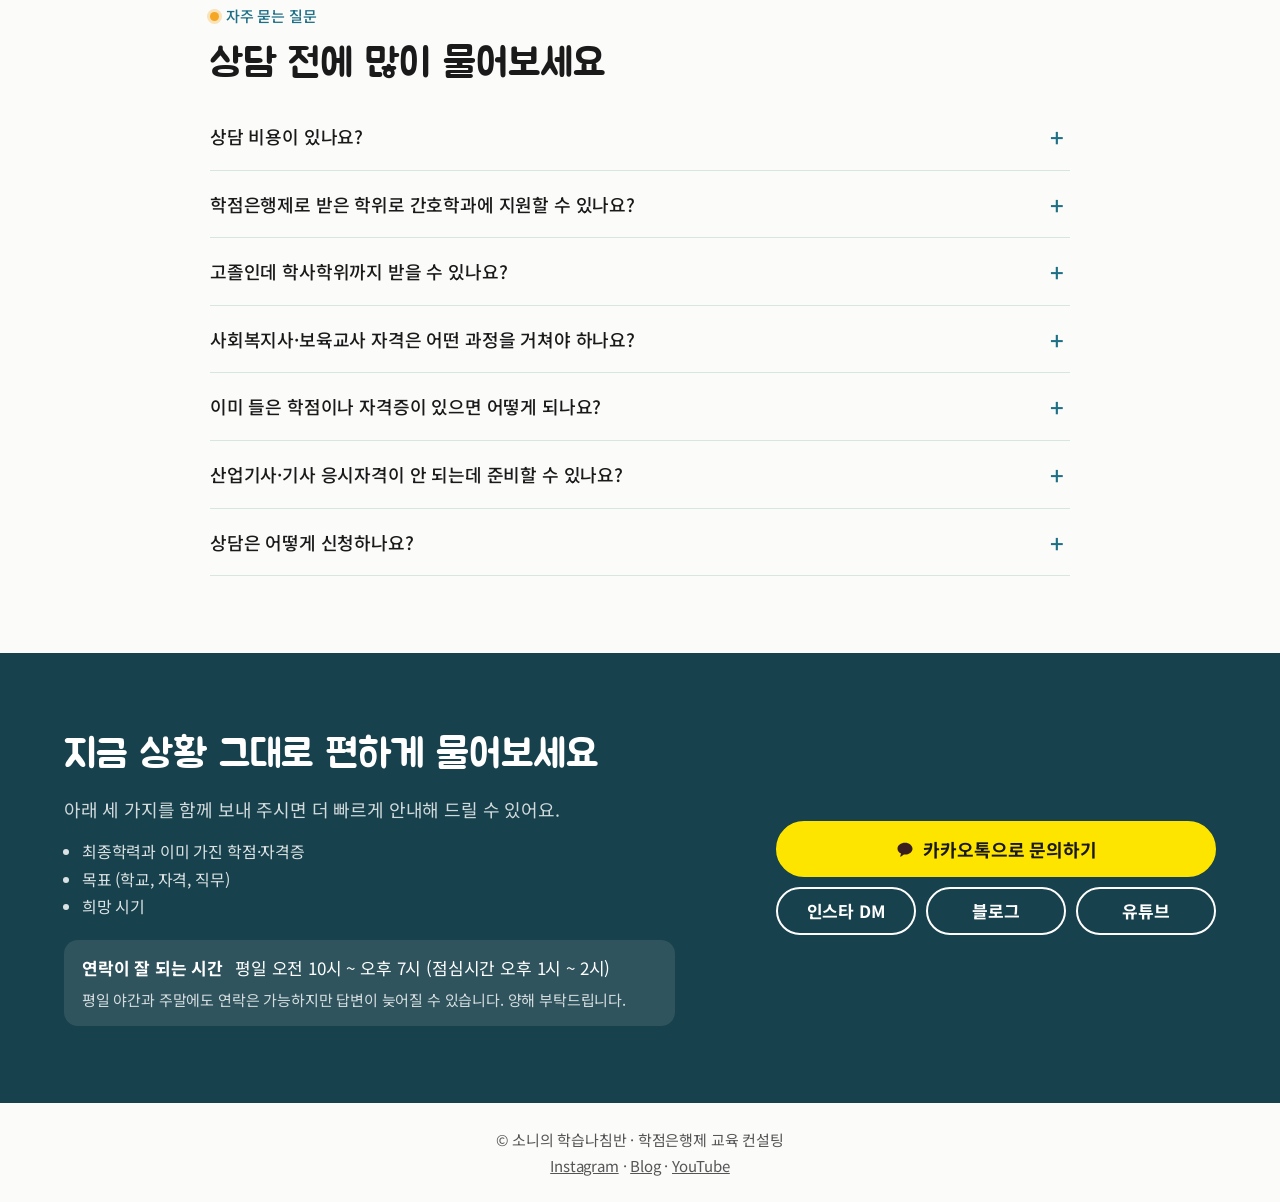
==== commit cd2d4955: "Add guide: 사회복지사2급 시험 여부 Co-Authored-By: Claude Opus 5.5 <noreply@anthropic.com> Claude-Session: htt" ====
--- a/index.html
+++ b/index.html
@@ -388,9 +388,9 @@
     <span class="label">학습 가이드</span>
     <h2>궁금한 길을 글로 정리했어요</h2>
     <div class="gcards">
+      <a class="gcard" href="/guide/social-worker-exam/"><span class="chip">사회복지사</span><b>사회복지사2급, 시험 봐야 하나요?</b><span class="d">자격 조건·온라인 수업 시험, 출석이 더 중요한 이유</span></a>
       <a class="gcard" href="/guide/physical-therapy/"><span class="chip">물리치료학과</span><b>수능·내신 부족해도 전문대 물리치료학과 가는 방법</b><span class="d">대졸자전형·편입 조건, 학점은행제로 학위·성적 준비</span></a>
       <a class="gcard" href="/guide/nursing-graduate-track/"><span class="chip">간호학과</span><b>간호대 대졸자전형, 고졸 또는 직장인은 못할까?</b><span class="d">지원 자격·성적 확인, 직장 병행 학점은행제 준비</span></a>
-      <a class="gcard" href="/guide/childcare-teacher/"><span class="chip">보육교사</span><b>보육교사2급자격증 취득방법, 조건과 진행 순서</b><span class="d">17과목·실습 240시간, 학력별 과정과 마무리 절차</span></a>
     </div>
     <a class="btn line" href="/guide/" style="margin-top:20px">학습 가이드 전체 보기</a>
   </div>
